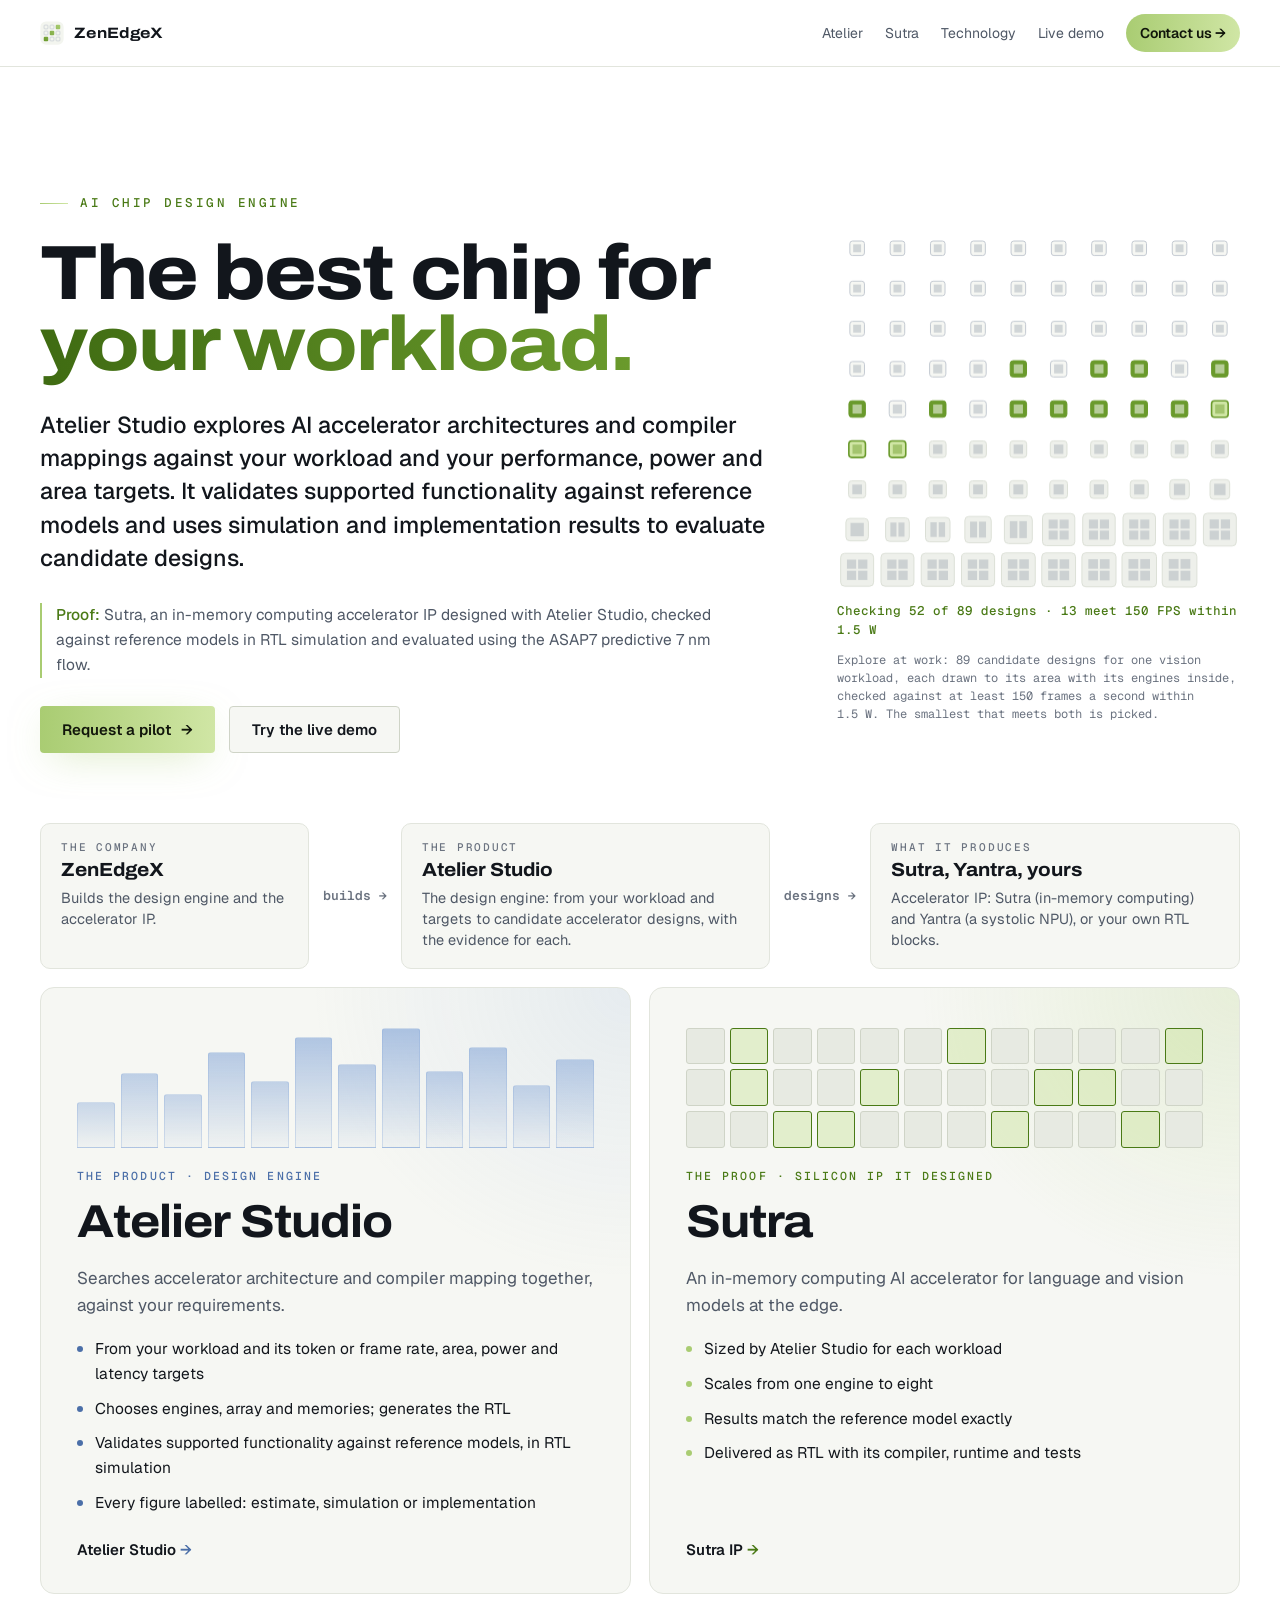
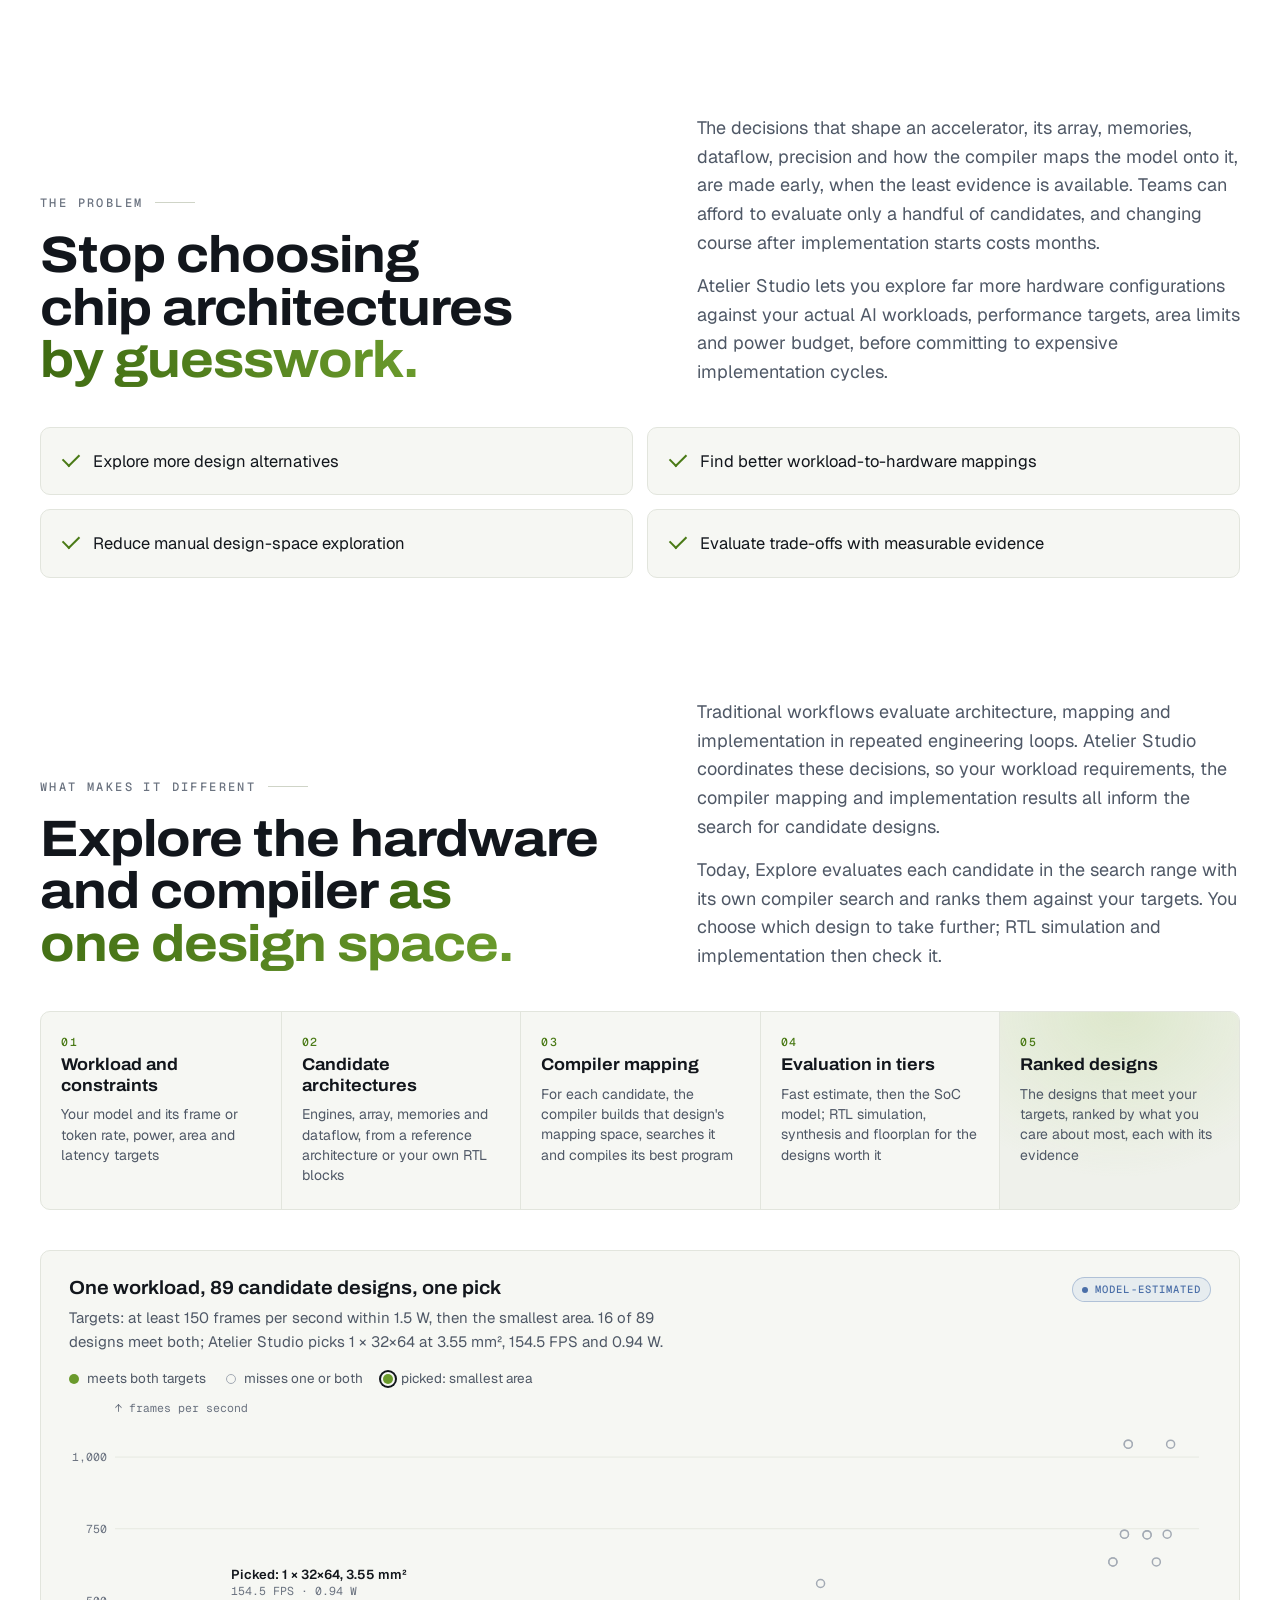
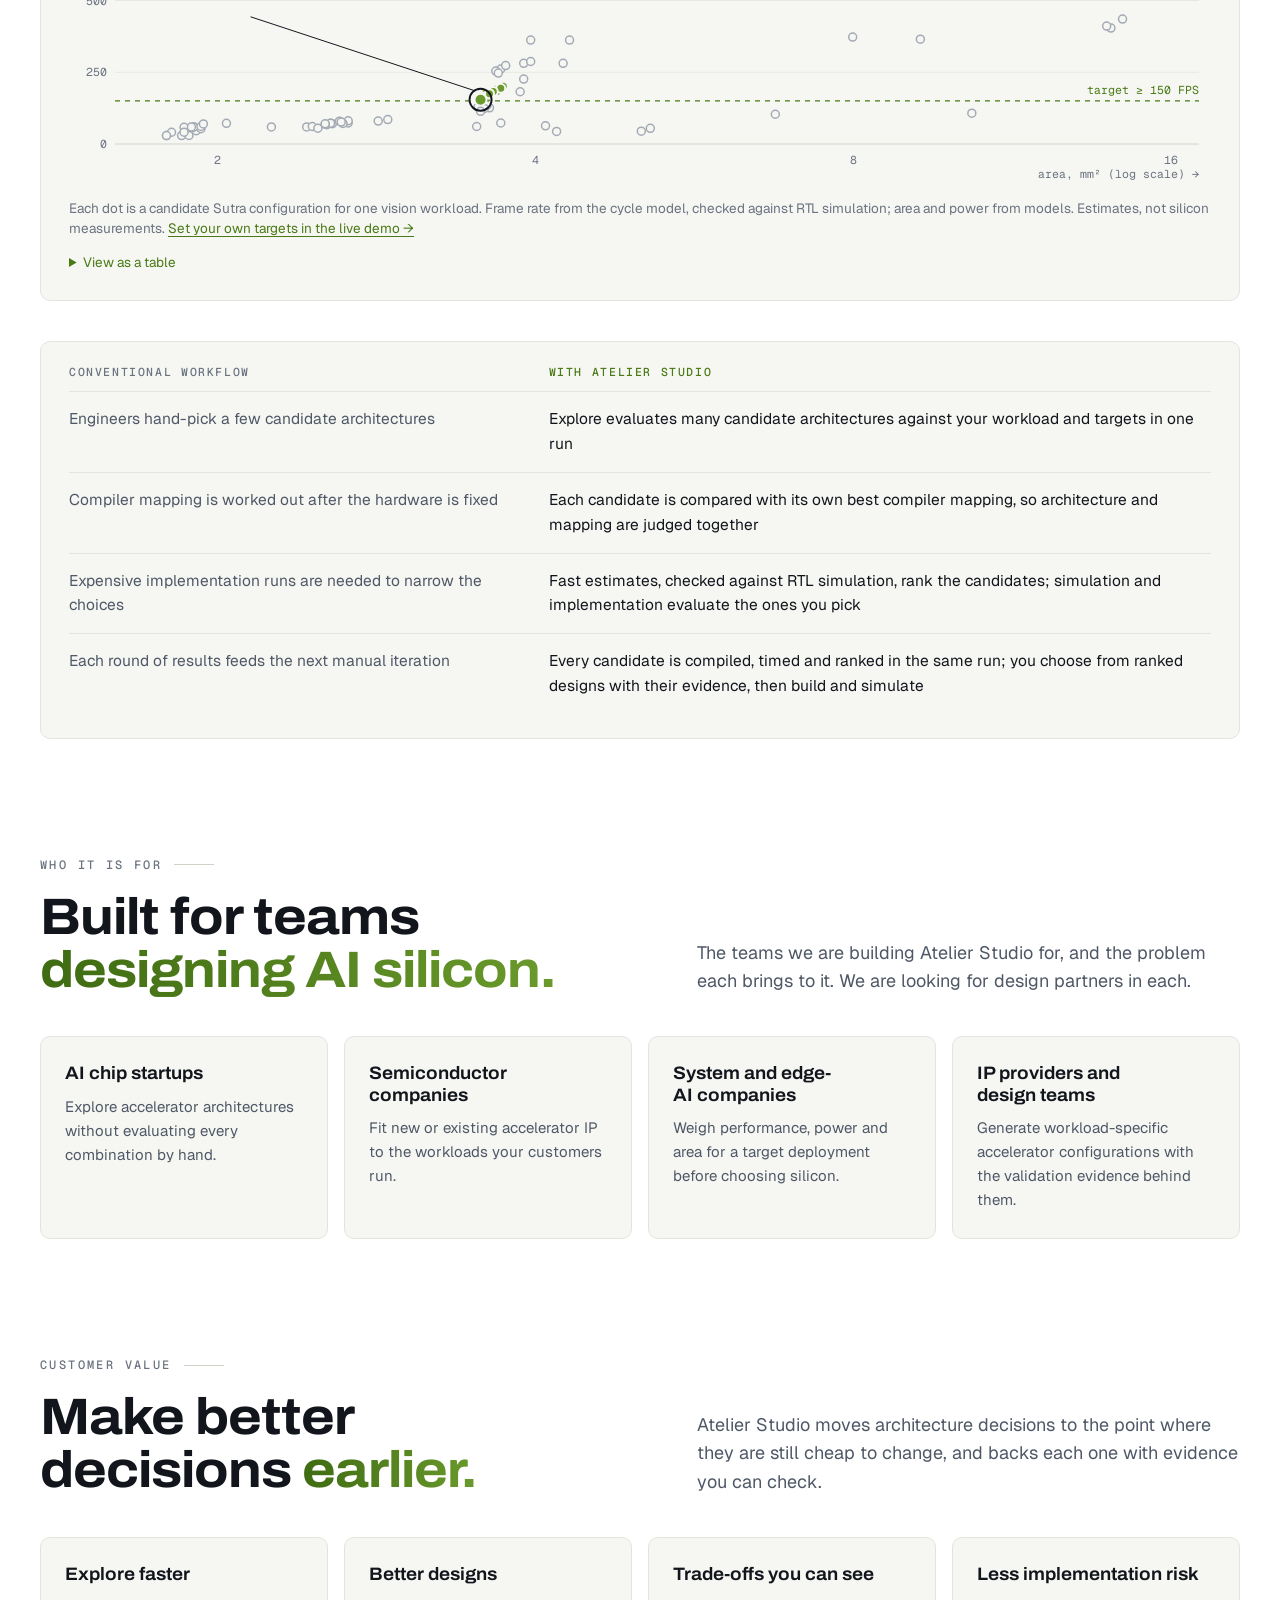
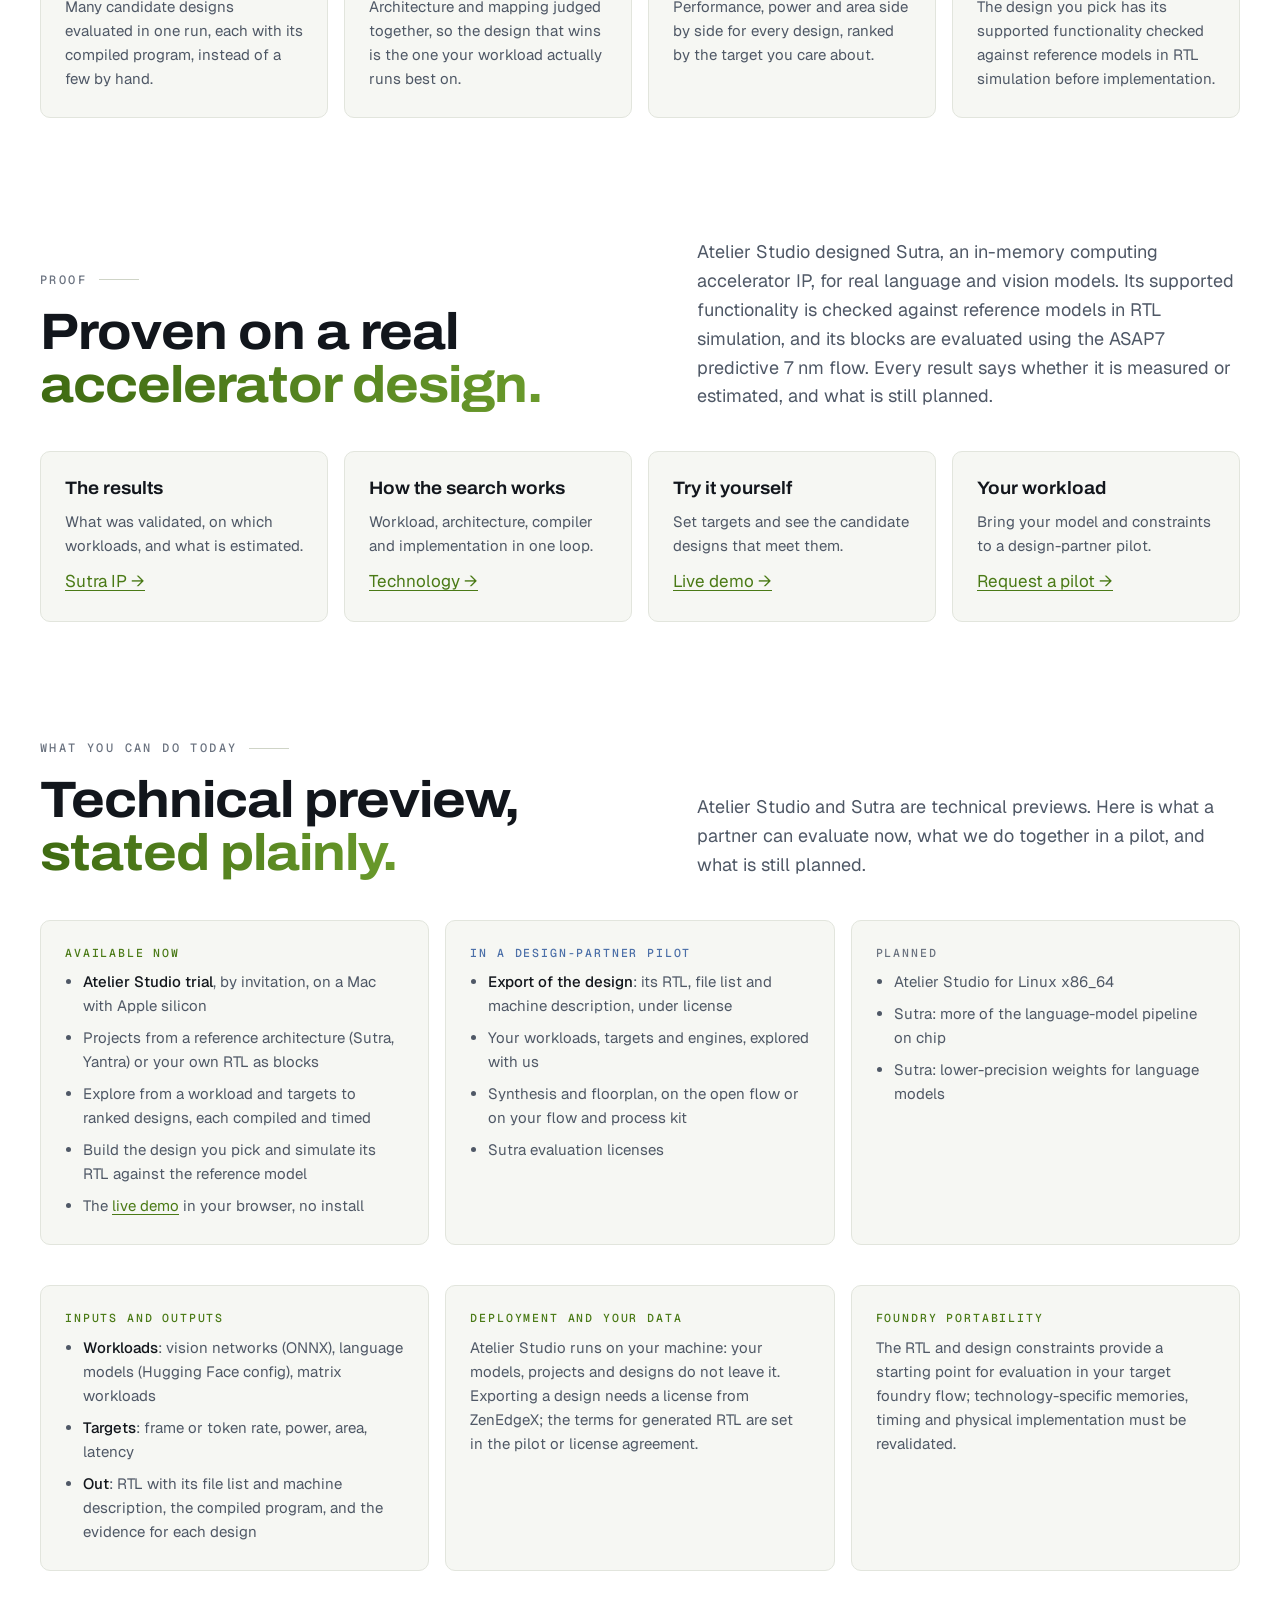
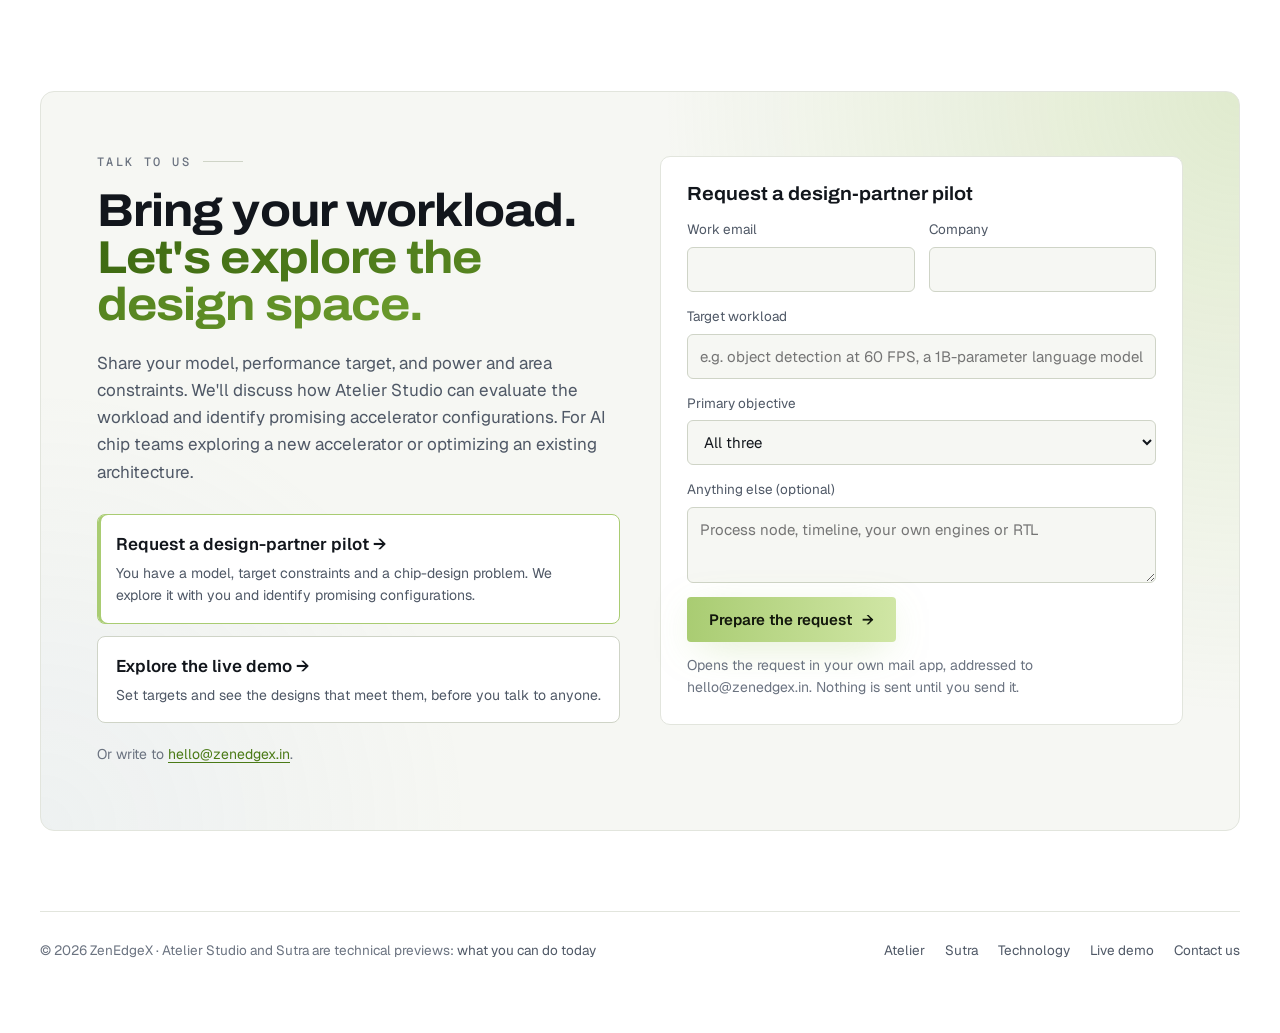
==== index.html @ 0f6f2b60 "Home without technical results: scoped hero and proof, differentiator section, plain-language status" ====
<!doctype html>
<html lang="en">
<head>
<meta charset="utf-8">
<meta name="viewport" content="width=device-width, initial-scale=1, viewport-fit=cover">
<meta name="description" content="ZenEdgeX Atelier Studio explores AI accelerator architectures and compiler mappings against your workload and your performance, power and area targets.">
<meta property="og:title" content="ZenEdgeX Atelier: the best AI chip for your workload">
<meta property="og:description" content="ZenEdgeX Atelier Studio explores AI accelerator architectures and compiler mappings against your workload and your performance, power and area targets.">
<meta property="og:image" content="https://zenedgex.in/og-image.png">
<meta property="og:image:width" content="1200">
<meta property="og:image:height" content="630">
<meta name="twitter:card" content="summary_large_image">
<meta name="twitter:image" content="https://zenedgex.in/og-image.png">
<link rel="icon" href="favicon.svg" type="image/svg+xml">
<link rel="icon" href="favicon-32.png" sizes="32x32" type="image/png">
<link rel="apple-touch-icon" href="apple-touch-icon.png">
<style>html,body{margin:0}img{max-width:100%}[hidden]{display:none!important}</style>
<title>ZenEdgeX Atelier: the best AI chip for your workload</title>
<link rel="preconnect" href="https://fonts.googleapis.com">
<link rel="preconnect" href="https://fonts.gstatic.com" crossorigin>
<link rel="stylesheet" href="https://fonts.googleapis.com/css2?family=Archivo:wdth,wght@100..125,400..800&family=Geist:wght@300..600&family=Geist+Mono:wght@400;500&display=swap">
<style>
:root {
  --void: #FFFFFF; --slab: #F6F7F3; --slab-2: #EFF1EB; --slab-3: #E7EAE2;
  --line: #E2E5DD; --line-2: #CFD4C7;
  --text: #12161C; --muted: #4F5866; --faint: #6B7380;
  --leaf: #A9CC72; --lime: #D0E6A5; --green: #4A7A16; --green-deep: #3F6B12; --green-2: #6A9A2C; --sky: #4B6FA8;
  --display: 'Archivo', 'Arial Black', Arial, sans-serif;
  --body: 'Geist', 'Helvetica Neue', Arial, sans-serif;
  --mono: 'Geist Mono', 'SFMono-Regular', Menlo, monospace;
  --ease: cubic-bezier(.2, .7, .2, 1);
  color-scheme: light;
}
* { box-sizing: border-box }
html { background: var(--void); scroll-behavior: smooth; scroll-padding-top: 84px }
body { background: var(--void); color: var(--text); font: 400 17px/1.6 var(--body); padding-inline: 20px; padding-block: 0 72px; -webkit-font-smoothing: antialiased }
.wrap { max-width: 1200px; margin-inline: auto }
a { color: var(--green); text-underline-offset: 3px }
:focus-visible { outline: 2px solid var(--green); outline-offset: 3px; border-radius: 3px }
h1, h2, h3 { margin: 0; font-family: var(--display); text-wrap: balance }
h1 { font-size: clamp(46px, 7.4vw, 108px); line-height: .93; font-weight: 770; font-stretch: 112%; letter-spacing: -.028em; max-width: 13ch }
h2 { font-size: clamp(30px, 4vw, 54px); line-height: 1.03; font-weight: 720; font-stretch: 110%; letter-spacing: -.02em }
h3 { font-size: 20px; font-weight: 650; font-stretch: 106%; line-height: 1.2 }
p { margin: 0; max-width: 64ch }
h1 em, h2 em { font-style: normal; background: linear-gradient(92deg, var(--green-deep), var(--green-2)); -webkit-background-clip: text; background-clip: text; color: transparent }
.label { font: 500 12px/1 var(--mono); letter-spacing: .2em; text-transform: uppercase; color: var(--faint); display: flex; align-items: center; gap: 12px }
.label::after { content: ""; flex: 0 0 40px; height: 1px; background: var(--line-2) }

.bar { position: sticky; top: 0; z-index: 20; margin-inline: -20px; padding: 14px 20px; background: color-mix(in srgb, var(--void) 78%, transparent); backdrop-filter: saturate(140%) blur(14px); border-bottom: 1px solid var(--line) }
.bar .wrap { display: flex; justify-content: space-between; align-items: center; gap: 16px; flex-wrap: wrap }
.mark { display: flex; align-items: center; gap: 10px; font: 700 15px/1 var(--display); font-stretch: 116%; letter-spacing: .02em; color: var(--text); text-decoration: none }
.mark svg { width: 24px; height: 24px }
.bar nav { display: flex; gap: 22px; flex-wrap: wrap; font-size: 14px; align-items: center }
.bar nav a { color: var(--muted); text-decoration: none }
.bar nav a:hover { color: var(--text) }
.bar nav a.go { color: #11160B; background: linear-gradient(92deg, var(--leaf), var(--lime)); padding: 8px 14px; border-radius: 999px; font-weight: 600 }

.hero { position: relative; padding-block: 130px 70px; display: flex; flex-direction: column; gap: 28px }
.hero::before { content: ""; position: absolute; inset: 0 -20px; background: radial-gradient(700px 480px at 85% 20%, rgba(169, 204, 114,.16), transparent 60%), radial-gradient(500px 400px at 10% 90%, rgba(134,167,216,.07), transparent 60%); pointer-events: none; z-index: -1 }
.kicker { font: 500 12.5px/1 var(--mono); letter-spacing: .2em; text-transform: uppercase; color: var(--green); display: flex; align-items: center; gap: 12px }
.kicker::before { content: ""; width: 28px; height: 1px; background: linear-gradient(90deg, var(--leaf), var(--lime)) }
.sub { font: 500 clamp(18px, 1.8vw, 23px)/1.45 var(--body); max-width: 52ch }
.cta { display: flex; gap: 14px; flex-wrap: wrap }
.btn { display: inline-flex; align-items: center; gap: 10px; padding: 15px 22px; border-radius: 4px; font: 600 15px/1 var(--body); text-decoration: none }
.btn.primary { background: linear-gradient(92deg, var(--leaf), var(--lime)); color: #11160B; box-shadow: 0 10px 40px -12px rgba(169, 204, 114, .55) }
.btn.line { color: var(--text); border: 1px solid var(--line-2); background: var(--slab) }

.offers { display: grid; grid-template-columns: repeat(2, minmax(0, 1fr)); gap: 18px }
.offer { position: relative; overflow: hidden; border: 1px solid var(--line); border-radius: 14px; padding: 40px 36px 36px; display: flex; flex-direction: column; gap: 18px; min-width: 0; background: var(--slab); text-decoration: none; color: inherit; transition: border-color .3s, transform .35s var(--ease) }
.offer:hover { border-color: rgba(208, 230, 165,.45); transform: translateY(-3px) }
.offer.ip { background: radial-gradient(90% 80% at 100% 0%, rgba(169, 204, 114,.20), transparent 60%), var(--slab) }
.offer.sw { background: radial-gradient(90% 80% at 100% 0%, rgba(134,167,216,.14), transparent 60%), var(--slab) }
.offer .tag { font: 500 11.5px/1 var(--mono); letter-spacing: .18em; text-transform: uppercase; color: var(--green) }
.offer.sw .tag { color: var(--sky) }
.offer h2 { font-size: clamp(32px, 3.6vw, 48px) }
.offer p { color: var(--muted) }
.offer ul { margin: 0; padding: 0; list-style: none; display: flex; flex-direction: column; gap: 10px; font-size: 15.5px }
.offer li { display: flex; gap: 12px; align-items: baseline }
.offer li::before { content: ""; width: 6px; height: 6px; border-radius: 50%; background: var(--leaf); flex: none; transform: translateY(-2px) }
.offer.sw li::before { background: var(--sky) }
.offer .go { margin-top: auto; padding-top: 8px; font: 600 15px/1 var(--body); color: var(--text) }
.offer .go span { color: var(--green) }
.offer.sw .go span { color: var(--sky) }
.proofline { font-size: 15.5px; color: var(--muted); max-width: 70ch; border-left: 2px solid var(--leaf); padding-left: 14px }
.proofline b { color: var(--green); font-weight: 500 }
.offer .fig { height: 120px; display: grid; grid-template-columns: repeat(12, 1fr); gap: 5px; margin-bottom: 4px }
.offer .fig i { border-radius: 3px; background: var(--slab-3); border: 1px solid var(--line-2) }
.offer.ip .fig i:nth-child(5n+2), .offer.ip .fig i:nth-child(7n) { background: rgba(208, 230, 165,.5); border-color: var(--green) }
.offer.sw .fig { display: flex; align-items: flex-end; gap: 6px }
.offer.sw .fig i { flex: 1; border-radius: 3px 3px 0 0 }

section { padding-block: 120px 0; display: flex; flex-direction: column; gap: 40px }
.head { display: grid; grid-template-columns: minmax(0, 1.05fr) minmax(0, .95fr); gap: 56px; align-items: end }
.head > * { min-width: 0 }
.head .body { color: var(--muted); font-size: 18px; display: flex; flex-direction: column; gap: 14px }
.stack { display: flex; flex-direction: column; gap: 20px }
.flow { display: grid; grid-template-columns: minmax(0, 1fr) auto minmax(0, 1.15fr) auto minmax(0, 1fr); gap: 16px; align-items: center }
.flow > * { min-width: 0 }
.fbox { background: var(--slab); border: 1px solid var(--line); border-radius: 10px; padding: 22px; display: flex; flex-direction: column; gap: 10px }
.fbox .t { font: 500 11.5px/1 var(--mono); letter-spacing: .16em; text-transform: uppercase; color: var(--faint) }
.fbox ul { margin: 0; padding: 0; list-style: none; display: flex; flex-direction: column; gap: 8px; font-size: 15.5px }
.fbox li { display: flex; gap: 10px; align-items: center }
.fbox li::before { content: ""; width: 6px; height: 6px; border-radius: 50%; background: var(--leaf); flex: none }
.fbox.mid { background: radial-gradient(120% 120% at 50% 0%, rgba(134,167,216,.16), transparent 70%), var(--slab-2); border-color: rgba(134,167,216,.35) }
.fbox.mid li::before { background: var(--sky) }
.fbox.out { background: radial-gradient(120% 120% at 50% 0%, rgba(169, 204, 114,.22), transparent 70%), var(--slab-2); border-color: rgba(208, 230, 165,.35) }
.fbox .name { font: 740 21px/1.1 var(--display); font-stretch: 110% }
.arrow { color: var(--green); font: 600 22px/1 var(--mono) }
.proof { display: grid; grid-template-columns: repeat(4, minmax(0, 1fr)); border-top: 1px solid var(--line); border-bottom: 1px solid var(--line) }
.metric { padding: 30px 22px 30px 0; display: flex; flex-direction: column; gap: 10px; min-width: 0 }
.metric + .metric { padding-left: 22px; border-left: 1px solid var(--line) }
.metric b { font: 680 clamp(30px, 3.3vw, 44px)/1 var(--display); font-stretch: 112%; letter-spacing: -.01em }
.metric span { font-size: 14px; color: var(--muted); line-height: 1.45 }
.fine { font-size: 14px; color: var(--faint); max-width: 96ch }
.close { margin-top: 120px; border: 1px solid var(--line); border-radius: 14px; padding: 64px 56px; display: grid; grid-template-columns: minmax(0, 1fr) auto; gap: 40px; align-items: center; background: radial-gradient(80% 140% at 100% 0%, color-mix(in srgb, var(--leaf) 28%, transparent), transparent 60%), radial-gradient(60% 100% at 0% 100%, rgba(134,167,216,.08), transparent 60%), var(--slab) }
.close > * { min-width: 0 }
.mail code { color: var(--text); background: var(--slab-2); border: 1px solid var(--line-2); padding: 12px 14px; border-radius: 4px; font: 400 15px/1 var(--mono); user-select: all; display: inline-block }
.wl { display: grid; grid-template-columns: repeat(2, minmax(0, 1fr)); gap: 16px }
.wlc { background: var(--slab); border: 1px solid var(--line); border-radius: 10px; padding: 28px; display: flex; flex-direction: column; gap: 12px; min-width: 0 }
.wlc .k { font: 500 11.5px/1 var(--mono); letter-spacing: .16em; color: var(--green) }
.wlc p { color: var(--muted); font-size: 15.5px }
.wlc b { color: var(--text); font-weight: 500 }
@media (max-width: 960px) { .wl { grid-template-columns: minmax(0, 1fr) } }
table { width: 100%; border-collapse: collapse; font-size: 15.5px }
th { text-align: left; font: 500 11.5px/1 var(--mono); letter-spacing: .14em; text-transform: uppercase; color: var(--faint); padding: 0 16px 14px 0 }
td { padding: 15px 16px 15px 0; border-top: 1px solid var(--line); color: var(--muted); vertical-align: top }
td:first-child { color: var(--text); white-space: nowrap }
.tbl { overflow-x: auto; background: var(--slab); border: 1px solid var(--line); border-radius: 10px; padding: 24px 28px }
td.n, th.n { text-align: right; font-variant-numeric: tabular-nums; font-family: var(--mono) }
td.best { color: var(--green); font-weight: 600; position: relative }
td.best::before { content: ""; position: absolute; inset: 7px -6px 7px auto; width: calc(100% + 4px); border-radius: 4px; background: rgba(208, 230, 165,.12); border: 1px solid rgba(208, 230, 165,.35); z-index: 0; pointer-events: none }
.best-key { margin-top: -4px }
.best-key .best { color: var(--green); font-weight: 600; padding: 2px 7px; border-radius: 4px; background: rgba(208, 230, 165,.12); border: 1px solid rgba(208, 230, 165,.35); margin-right: 6px }
footer { margin-top: 80px; padding-top: 28px; border-top: 1px solid var(--line); font-size: 13.5px; color: var(--faint); display: flex; justify-content: space-between; gap: 20px; flex-wrap: wrap }
footer nav { display: flex; gap: 20px; flex-wrap: wrap }
footer a { color: var(--muted); text-decoration: none }

@media (max-width: 960px) {
  .offers, .head, .close { grid-template-columns: minmax(0, 1fr); gap: 28px }
  .hero { padding-block: 80px 40px }
  .flow { grid-template-columns: minmax(0, 1fr) }
  .arrow { justify-self: center; transform: rotate(90deg) }
  .proof { grid-template-columns: repeat(2, minmax(0, 1fr)) }
  .metric:nth-child(3) { padding-left: 0; border-left: none }
  .metric:nth-child(n+3) { border-top: 1px solid var(--line) }
  .offer, .close { padding: 32px 24px }
  section { padding-block: 88px 0 }
}
@media (max-width: 560px) {
  .proof { grid-template-columns: minmax(0, 1fr) }
  .metric + .metric { padding-left: 0; border-left: none; border-top: 1px solid var(--line) }
}

/* Business story first, engineering proof second: hero; who is who; the problem; the joint search and how
   it differs; who it is for; what it is worth; the proof with an evidence legend; what you can do today;
   pilot request. The full validation sits in one collapsible block under the proof. */
.ident { display: grid; grid-template-columns: minmax(0, .8fr) auto minmax(0, 1.1fr) auto minmax(0, 1.1fr); gap: 14px; align-items: stretch; margin-bottom: 18px }
.ident > div { background: var(--slab); border: 1px solid var(--line); border-radius: 10px; padding: 18px 20px; display: flex; flex-direction: column; gap: 6px; min-width: 0 }
.ident .k { font: 500 11px/1 var(--mono); letter-spacing: .16em; text-transform: uppercase; color: var(--faint) }
.ident b { font: 720 19px/1.15 var(--display); font-stretch: 108% }
.ident span:last-child { font-size: 14.5px; color: var(--muted); line-height: 1.45 }
.ident .arrow { align-self: center; font-size: 13px; font-family: var(--mono); color: var(--faint); background: none; border: 0; padding: 0; text-align: center; white-space: nowrap }
.checks { list-style: none; margin: 0; padding: 0; display: grid; grid-template-columns: repeat(2, minmax(0, 1fr)); gap: 14px }
.checks li { background: var(--slab); border: 1px solid var(--line); border-radius: 10px; padding: 20px 22px 20px 52px; position: relative; font-size: 16.5px }
.checks li::before { content: ""; position: absolute; left: 22px; top: 25px; width: 14px; height: 8px; border-left: 2px solid var(--green); border-bottom: 2px solid var(--green); transform: rotate(-45deg) }
.steps { list-style: none; margin: 0; padding: 0; display: grid; grid-template-columns: repeat(5, minmax(0, 1fr)); gap: 0; border: 1px solid var(--line); border-radius: 10px; overflow: hidden; background: var(--slab); counter-reset: st }
.steps li { padding: 24px 20px; display: flex; flex-direction: column; gap: 8px; min-width: 0; position: relative; counter-increment: st }
.steps li + li { border-left: 1px solid var(--line) }
.steps li::before { content: "0" counter(st); font: 500 11.5px/1 var(--mono); letter-spacing: .14em; color: var(--green) }
.steps li:last-child { background: radial-gradient(120% 120% at 50% 0%, rgba(169, 204, 114, .26), transparent 70%), var(--slab-2) }
.steps b { font: 680 17px/1.2 var(--display); font-stretch: 106% }
.steps span { font-size: 14px; color: var(--muted); line-height: 1.45 }
.cmp td { color: var(--text); white-space: normal }
.cmp td:first-child { color: var(--muted); width: 42% }
.cmp th:last-child { color: var(--green) }
.cards { display: grid; grid-template-columns: repeat(4, minmax(0, 1fr)); gap: 16px }
.cards > div { background: var(--slab); border: 1px solid var(--line); border-radius: 10px; padding: 26px 24px; display: flex; flex-direction: column; gap: 10px; min-width: 0 }
.cards h3 { font-size: 18px }
.cards p { font-size: 15px; color: var(--muted) }
.note { font-size: 14px; color: var(--faint) }
.ev { display: inline-flex; align-items: center; gap: 7px; font: 500 10.5px/1 var(--mono); letter-spacing: .1em; text-transform: uppercase; padding: 6px 9px; border-radius: 999px; border: 1px solid; white-space: nowrap; width: max-content; vertical-align: middle }
.ev::before { content: ""; width: 6px; height: 6px; border-radius: 50%; background: currentColor }
.ev.rtl { color: var(--green); border-color: color-mix(in srgb, var(--green) 35%, transparent); background: color-mix(in srgb, var(--lime) 30%, transparent) }
.ev.int { color: #2D6A5C; border-color: rgba(45, 106, 92, .35); background: rgba(127, 200, 169, .16) }
.ev.est { color: var(--sky); border-color: rgba(75, 111, 168, .35); background: rgba(134, 167, 216, .14) }
.ev.pd { color: #5E4A96; border-color: rgba(94, 74, 150, .35); background: rgba(150, 130, 210, .12) }
.legend { display: grid; grid-template-columns: repeat(4, minmax(0, 1fr)); gap: 14px }
.legend > div { border: 1px solid var(--line); border-radius: 10px; padding: 18px 20px; display: flex; flex-direction: column; gap: 10px; min-width: 0 }
.legend p { font-size: 14px; color: var(--muted); line-height: 1.5 }
.proof .metric .ev { margin-top: 2px; font-size: 10.5px; line-height: 1 }
.wlc .ev { margin-top: auto }
.deep { border: 1px solid var(--line); border-radius: 12px; background: var(--slab) }
.deep > summary { cursor: pointer; list-style: none; padding: 22px 26px; display: flex; justify-content: space-between; align-items: center; gap: 16px; font: 650 17px/1.3 var(--display); font-stretch: 106% }
.deep > summary::-webkit-details-marker { display: none }
.deep > summary::after { content: "+"; font: 500 22px/1 var(--mono); color: var(--green) }
.deep[open] > summary::after { content: "−" }
.deep > summary span { display: block; font: 400 14px/1.4 var(--body); color: var(--muted); margin-top: 4px }
.deep .inner { padding: 0 26px 40px; background: var(--void); border-top: 1px solid var(--line); border-radius: 0 0 12px 12px }
.deep .inner section { padding-block: 56px 0 }
.today { display: grid; grid-template-columns: repeat(3, minmax(0, 1fr)); gap: 16px }
.today > div, .facts > div { background: var(--slab); border: 1px solid var(--line); border-radius: 10px; padding: 26px 24px; display: flex; flex-direction: column; gap: 12px; min-width: 0 }
.today .k, .facts .k { font: 500 11.5px/1 var(--mono); letter-spacing: .16em; text-transform: uppercase; color: var(--green) }
.today > div:nth-child(2) .k { color: var(--sky) }
.today > div:nth-child(3) .k { color: var(--faint) }
.today ul, .facts ul { margin: 0; padding: 0 0 0 18px; display: flex; flex-direction: column; gap: 8px; font-size: 15px; color: var(--muted) }
.today li b, .facts li b { color: var(--text); font-weight: 500 }
.facts { display: grid; grid-template-columns: repeat(3, minmax(0, 1fr)); gap: 16px }
.facts p { font-size: 15px; color: var(--muted) }
.close.cta2 { grid-template-columns: minmax(0, 1fr) minmax(0, 1fr); align-items: start }
.acts { display: flex; flex-direction: column; gap: 12px; margin-top: 8px }
.act { display: flex; flex-direction: column; gap: 4px; padding: 16px 18px; border: 1px solid var(--line-2); border-radius: 8px; background: var(--void); text-decoration: none; color: var(--text) }
.act b { font-weight: 600 }
.act span { font-size: 14px; color: var(--muted) }
.act.on { border-color: var(--leaf); box-shadow: inset 3px 0 0 var(--leaf) }
form.pilot { background: var(--void); border: 1px solid var(--line); border-radius: 10px; padding: 26px; display: grid; gap: 14px }
form.pilot h3 { font-size: 19px }
form.pilot label { display: flex; flex-direction: column; gap: 6px; font-size: 13.5px; color: var(--muted) }
form.pilot input, form.pilot select, form.pilot textarea { font: 400 15px/1.4 var(--body); color: var(--text); background: var(--slab); border: 1px solid var(--line-2); border-radius: 6px; padding: 11px 12px; width: 100% }
form.pilot textarea { min-height: 76px; resize: vertical }
form.pilot .two { display: grid; grid-template-columns: minmax(0, 1fr) minmax(0, 1fr); gap: 14px }
form.pilot button { justify-self: start; border: 0; cursor: pointer }
form.pilot .note { margin-top: -2px }
@media (max-width: 960px) {
  .ident { grid-template-columns: minmax(0, 1fr) }
  .ident .arrow { display: none }
  .checks, .legend, .cards, .today, .facts, .close.cta2, form.pilot .two { grid-template-columns: minmax(0, 1fr) }
  .steps { grid-template-columns: minmax(0, 1fr) }
  .steps li + li { border-left: none; border-top: 1px solid var(--line) }
}
@media (min-width: 961px) and (max-width: 1100px) { .cards, .legend { grid-template-columns: repeat(2, minmax(0, 1fr)) } }
/* visuals: the Explore-at-work hero and the design-space scatter */
.hero { display: grid; grid-template-columns: minmax(0, 1.3fr) minmax(0, .7fr); gap: 48px; align-items: center }
.hero-copy { display: flex; flex-direction: column; gap: 28px; min-width: 0 }
.hero h1 { font-size: clamp(44px, 6vw, 92px) }
.hero-art { margin: 0; display: flex; flex-direction: column; gap: 12px; min-width: 0 }
.hero-art canvas { width: 100%; aspect-ratio: 10 / 9; display: block }
.hero-stat { font: 500 12.5px/1.45 var(--mono); color: var(--green); min-height: 2.9em }
.hero-art figcaption { font: 400 12px/1.5 var(--mono); color: var(--faint) }
.viz { position: relative; margin: 0; background: var(--slab); border: 1px solid var(--line); border-radius: 10px; padding: 26px 28px; display: flex; flex-direction: column; gap: 14px; min-width: 0 }
.viz-head { display: flex; justify-content: space-between; align-items: flex-start; gap: 16px }
.viz-head h3 { font-size: 19px }
.viz-head p { font-size: 15px; color: var(--muted); margin-top: 6px }
.viz svg { display: block; width: 100%; overflow: visible }
.viz svg text { font-family: var(--mono); font-size: 11.5px; fill: var(--faint) }
.viz svg text.ink { fill: var(--text); font-family: var(--body); font-size: 13px }
.viz figcaption { font-size: 13.5px; color: var(--faint); line-height: 1.5 }
.keys { display: flex; flex-wrap: wrap; gap: 8px 20px; font-size: 13.5px; color: var(--muted) }
.keys span { display: inline-flex; align-items: center; gap: 8px }
.keys i { width: 10px; height: 10px; border-radius: 50%; display: inline-block }
.keys .ok { background: #6A9A2C }
.keys .miss { border: 1.5px solid #A3AAB4; background: var(--slab) }
.keys .pick { background: #6A9A2C; box-shadow: 0 0 0 2px var(--slab), 0 0 0 4px var(--text) }
.keys .int8 { width: 18px; border-radius: 2px; background: #6A9A2C }
.keys .int4 { width: 18px; border-radius: 2px; background: repeating-linear-gradient(135deg, #6A9A2C 0 2px, #D0E6A5 2px 5px) }
.keys .sq { width: 12px; height: 12px; border-radius: 2px }
.tip { position: absolute; z-index: 5; pointer-events: none; background: var(--text); color: #F6F7F3; font: 400 12.5px/1.45 var(--body); padding: 8px 11px; border-radius: 6px; max-width: 260px; box-shadow: 0 8px 24px -10px rgba(18, 22, 28, .5) }
.tip b { font-weight: 600 }
.tv > summary { cursor: pointer; font-size: 13.5px; color: var(--green); width: max-content }
.tv .tbl { margin-top: 12px; max-height: 320px; overflow: auto; background: var(--void); padding: 12px 18px }
.tv table { font-size: 13.5px }
.tv td { padding: 8px 14px 8px 0 }
.viz2 { display: grid; grid-template-columns: minmax(0, .9fr) minmax(0, 1.1fr); gap: 16px }
.fpfig img { width: 100%; height: auto; display: block; border-radius: 6px; border: 1px solid var(--line-2) }
@media (max-width: 960px) {
  .hero { grid-template-columns: minmax(0, 1fr); gap: 28px }
  .hero-art { max-width: 380px; width: 100% }
  .viz2 { grid-template-columns: minmax(0, 1fr) }
  .viz { padding: 22px 18px }
  .viz-head { flex-direction: column }
}
</style>
</head>
<body>


<header class="bar">
  <div class="wrap">
    <a class="mark" href="#top"><svg viewBox="0 0 64 64" aria-hidden="true"><defs><linearGradient id="mkg" x1="10" y1="54" x2="54" y2="10" gradientUnits="userSpaceOnUse"><stop offset="0" stop-color="#6A9A2C"/><stop offset="1" stop-color="#A9CC72"/></linearGradient></defs><rect x="1" y="1" width="62" height="62" rx="15" fill="#F3F5EF"/><rect x="10.9" y="10.9" width="10.2" height="10.2" rx="2" fill="none" stroke="#C3C9D1" stroke-width="1.8"/><rect x="26.9" y="10.9" width="10.2" height="10.2" rx="2" fill="none" stroke="#C3C9D1" stroke-width="1.8"/><rect x="42" y="10" width="12" height="12" rx="2.5" fill="url(#mkg)"/><rect x="10.9" y="26.9" width="10.2" height="10.2" rx="2" fill="none" stroke="#C3C9D1" stroke-width="1.8"/><rect x="26" y="26" width="12" height="12" rx="2.5" fill="url(#mkg)"/><rect x="42.9" y="26.9" width="10.2" height="10.2" rx="2" fill="none" stroke="#C3C9D1" stroke-width="1.8"/><rect x="10" y="42" width="12" height="12" rx="2.5" fill="url(#mkg)"/><rect x="26.9" y="42.9" width="10.2" height="10.2" rx="2" fill="none" stroke="#C3C9D1" stroke-width="1.8"/><rect x="42.9" y="42.9" width="10.2" height="10.2" rx="2" fill="none" stroke="#C3C9D1" stroke-width="1.8"/></svg>ZenEdgeX</a>
    <nav aria-label="Main"><a data-to="home" href="#">Atelier</a><a data-to="ip" href="#">Sutra</a><a data-to="tech" href="#">Technology</a><a data-to="demo" href="#">Live demo</a><a class="go" href="#contact">Contact us →</a></nav>
  </div>
</header>

<div class="wrap" id="top">
  <div class="hero">
   <div class="hero-copy">
    <p class="kicker">AI chip design engine</p>
    <h1>The best chip for <em>your workload.</em></h1>
    <p class="sub">Atelier Studio explores AI accelerator architectures and compiler mappings against your workload and your performance, power and area targets. It validates supported functionality against reference models and uses simulation and implementation results to evaluate candidate designs.</p>
    <p class="proofline"><b>Proof:</b> Sutra, an in-memory computing accelerator IP designed with Atelier Studio, checked against reference models in RTL simulation and evaluated using the ASAP7 predictive 7&nbsp;nm flow.</p>
    <div class="cta"><a class="btn primary" href="#pilot">Request a pilot <span>→</span></a><a class="btn line" data-to="demo" href="#">Try the live demo</a></div>
   </div>
   <figure class="hero-art"><canvas id="die" aria-hidden="true"></canvas><p class="hero-stat" id="hero-stat" aria-live="off"></p><figcaption>Explore at work: 89 candidate designs for one vision workload, each drawn to its area with its engines inside, checked against at least 150 frames a second within 1.5&nbsp;W. The smallest that meets both is picked.</figcaption></figure>
  </div>

  <div class="ident" aria-label="ZenEdgeX, Atelier Studio and Sutra">
    <div><span class="k">The company</span><b>ZenEdgeX</b> <span>Builds the design engine and the accelerator IP.</span></div>
    <div class="arrow" aria-hidden="true">builds →</div>
    <div><span class="k">The product</span><b>Atelier Studio</b> <span>The design engine: from your workload and targets to candidate accelerator designs, with the evidence for each.</span></div>
    <div class="arrow" aria-hidden="true">designs →</div>
    <div><span class="k">What it produces</span><b>Sutra, Yantra, yours</b> <span>Accelerator IP: Sutra (in-memory computing) and Yantra (a systolic NPU), or your own RTL blocks.</span></div>
  </div>

  <div class="offers">
    <a class="offer sw" data-to="home" href="#">
      <div class="fig" aria-hidden="true"></div>
      <span class="tag">The product · design engine</span>
      <h2>Atelier Studio</h2>
      <p>Searches accelerator architecture and compiler mapping together, against your requirements.</p>
      <ul>
        <li>From your workload and its token or frame rate, area, power and latency targets</li>
        <li>Chooses engines, array and memories; generates the RTL</li>
        <li>Validates supported functionality against reference models, in RTL simulation</li>
        <li>Every figure labelled: estimate, simulation or implementation</li>
      </ul>
      <span class="go">Atelier Studio <span>→</span></span>
    </a>
    <a class="offer ip" data-to="ip" href="#">
      <div class="fig" aria-hidden="true"></div>
      <span class="tag">The proof · silicon IP it designed</span>
      <h2>Sutra</h2>
      <p>An in-memory computing AI accelerator for language and vision models at the edge.</p>
      <ul>
        <li>Sized by Atelier Studio for each workload</li>
        <li>Scales from one engine to eight</li>
        <li>Results match the reference model exactly</li>
        <li>Delivered as RTL with its compiler, runtime and tests</li>
      </ul>
      <span class="go">Sutra IP <span>→</span></span>
    </a>
  </div>

  <section id="problem">
    <div class="head">
      <div class="stack"><p class="label">The problem</p><h2>Stop choosing chip architectures <em>by guesswork.</em></h2></div>
      <div class="body"><p>The decisions that shape an accelerator, its array, memories, dataflow, precision and how the compiler maps the model onto it, are made early, when the least evidence is available. Teams can afford to evaluate only a handful of candidates, and changing course after implementation starts costs months.</p><p>Atelier Studio lets you explore far more hardware configurations against your actual AI workloads, performance targets, area limits and power budget, before committing to expensive implementation cycles.</p></div>
    </div>
    <ul class="checks">
      <li>Explore more design alternatives</li>
      <li>Find better workload-to-hardware mappings</li>
      <li>Reduce manual design-space exploration</li>
      <li>Evaluate trade-offs with measurable evidence</li>
    </ul>
  </section>

  <section id="solution">
    <div class="head">
      <div class="stack"><p class="label">What makes it different</p><h2>Explore the hardware and compiler <em>as one design space.</em></h2></div>
      <div class="body"><p>Traditional workflows evaluate architecture, mapping and implementation in repeated engineering loops. Atelier Studio coordinates these decisions, so your workload requirements, the compiler mapping and implementation results all inform the search for candidate designs.</p><p>Today, Explore evaluates each candidate in the search range with its own compiler search and ranks them against your targets. You choose which design to take further; RTL simulation and implementation then check it.</p></div>
    </div>
    <ol class="steps">
      <li><b>Workload and constraints</b> <span>Your model and its frame or token rate, power, area and latency targets</span></li>
      <li><b>Candidate architectures</b> <span>Engines, array, memories and dataflow, from a reference architecture or your own RTL blocks</span></li>
      <li><b>Compiler mapping</b> <span>For each candidate, the compiler builds that design's mapping space, searches it and compiles its best program</span></li>
      <li><b>Evaluation in tiers</b> <span>Fast estimate, then the SoC model; RTL simulation, synthesis and floorplan for the designs worth it</span></li>
      <li><b>Ranked designs</b> <span>The designs that meet your targets, ranked by what you care about most, each with its evidence</span></li>
    </ol>
    <figure class="viz" id="space">
      <div class="viz-head"><div><h3>One workload, 89 candidate designs, one pick</h3><p>Targets: at least 150 frames per second within 1.5&nbsp;W, then the smallest area. <span id="space-sum"></span></p></div><span class="ev est">Model-estimated</span></div>
      <div class="keys"><span><i class="ok"></i>meets both targets</span><span><i class="miss"></i>misses one or both</span><span><i class="pick"></i>picked: smallest area</span></div>
      <svg id="scatter" role="img"></svg>
      <div class="tip" hidden></div>
      <figcaption>Each dot is a candidate Sutra configuration for one vision workload. Frame rate from the cycle model, checked against RTL simulation; area and power from models. Estimates, not silicon measurements. <a data-to="demo" href="#">Set your own targets in the live demo →</a></figcaption>
      <details class="tv"><summary>View as a table</summary><div class="tbl"><table id="space-tbl"><thead><tr><th>Sutra configuration</th><th class="n">FPS</th><th class="n">mm²</th><th class="n">W</th><th>Against the targets</th></tr></thead><tbody></tbody></table></div></details>
    </figure>
    <div class="tbl"><table class="cmp"><thead><tr><th>Conventional workflow</th><th>With Atelier Studio</th></tr></thead><tbody>
      <tr><td>Engineers hand-pick a few candidate architectures</td><td>Explore evaluates many candidate architectures against your workload and targets in one run</td></tr>
      <tr><td>Compiler mapping is worked out after the hardware is fixed</td><td>Each candidate is compared with its own best compiler mapping, so architecture and mapping are judged together</td></tr>
      <tr><td>Expensive implementation runs are needed to narrow the choices</td><td>Fast estimates, checked against RTL simulation, rank the candidates; simulation and implementation evaluate the ones you pick</td></tr>
      <tr><td>Each round of results feeds the next manual iteration</td><td>Every candidate is compiled, timed and ranked in the same run; you choose from ranked designs with their evidence, then build and simulate</td></tr>
    </tbody></table></div>
  </section>

  <section id="who">
    <div class="head">
      <div class="stack"><p class="label">Who it is for</p><h2>Built for teams <em>designing AI silicon.</em></h2></div>
      <div class="body"><p>The teams we are building Atelier Studio for, and the problem each brings to it. We are looking for design partners in each.</p></div>
    </div>
    <div class="cards">
      <div><h3>AI chip startups</h3><p>Explore accelerator architectures without evaluating every combination by hand.</p></div>
      <div><h3>Semiconductor companies</h3><p>Fit new or existing accelerator IP to the workloads your customers run.</p></div>
      <div><h3>System and edge-AI companies</h3><p>Weigh performance, power and area for a target deployment before choosing silicon.</p></div>
      <div><h3>IP providers and design teams</h3><p>Generate workload-specific accelerator configurations with the validation evidence behind them.</p></div>
    </div>
  </section>

  <section id="value">
    <div class="head">
      <div class="stack"><p class="label">Customer value</p><h2>Make better decisions <em>earlier.</em></h2></div>
      <div class="body"><p>Atelier Studio moves architecture decisions to the point where they are still cheap to change, and backs each one with evidence you can check.</p></div>
    </div>
    <div class="cards">
      <div><h3>Explore faster</h3><p>Many candidate designs evaluated in one run, each with its compiled program, instead of a few by hand.</p></div>
      <div><h3>Better designs</h3><p>Architecture and mapping judged together, so the design that wins is the one your workload actually runs best on.</p></div>
      <div><h3>Trade-offs you can see</h3><p>Performance, power and area side by side for every design, ranked by the target you care about.</p></div>
      <div><h3>Less implementation risk</h3><p>The design you pick has its supported functionality checked against reference models in RTL simulation before implementation.</p></div>
    </div>
  </section>

  <section id="proof">
    <div class="head">
      <div class="stack"><p class="label">Proof</p><h2>Proven on a real <em>accelerator design.</em></h2></div>
      <div class="body"><p>Atelier Studio designed Sutra, an in-memory computing accelerator IP, for real language and vision models. Its supported functionality is checked against reference models in RTL simulation, and its blocks are evaluated using the ASAP7 predictive 7&nbsp;nm flow. Every result says whether it is measured or estimated, and what is still planned.</p></div>
    </div>
    <div class="cards">
      <div><h3>The results</h3><p>What was validated, on which workloads, and what is estimated.</p><a data-to="ip" href="#">Sutra IP →</a></div>
      <div><h3>How the search works</h3><p>Workload, architecture, compiler and implementation in one loop.</p><a data-to="tech" href="#">Technology →</a></div>
      <div><h3>Try it yourself</h3><p>Set targets and see the candidate designs that meet them.</p><a data-to="demo" href="#">Live demo →</a></div>
      <div><h3>Your workload</h3><p>Bring your model and constraints to a design-partner pilot.</p><a href="#pilot">Request a pilot →</a></div>
    </div>
  </section>

  <section id="today">
    <div class="head">
      <div class="stack"><p class="label">What you can do today</p><h2>Technical preview, <em>stated plainly.</em></h2></div>
      <div class="body"><p>Atelier Studio and Sutra are technical previews. Here is what a partner can evaluate now, what we do together in a pilot, and what is still planned.</p></div>
    </div>
    <div class="today">
      <div><span class="k">Available now</span><ul>
        <li><b>Atelier Studio trial</b>, by invitation, on a Mac with Apple silicon</li>
        <li>Projects from a reference architecture (Sutra, Yantra) or your own RTL as blocks</li>
        <li>Explore from a workload and targets to ranked designs, each compiled and timed</li>
        <li>Build the design you pick and simulate its RTL against the reference model</li>
        <li>The <a data-to="demo" href="#">live demo</a> in your browser, no install</li>
      </ul></div>
      <div><span class="k">In a design-partner pilot</span><ul>
        <li><b>Export of the design</b>: its RTL, file list and machine description, under license</li>
        <li>Your workloads, targets and engines, explored with us</li>
        <li>Synthesis and floorplan, on the open flow or on your flow and process kit</li>
        <li>Sutra evaluation licenses</li>
      </ul></div>
      <div><span class="k">Planned</span><ul>
        <li>Atelier Studio for Linux x86_64</li>
        <li>Sutra: more of the language-model pipeline on chip</li>
        <li>Sutra: lower-precision weights for language models</li>
      </ul></div>
    </div>
    <div class="facts">
      <div><span class="k">Inputs and outputs</span><ul>
        <li><b>Workloads</b>: vision networks (ONNX), language models (Hugging Face config), matrix workloads</li>
        <li><b>Targets</b>: frame or token rate, power, area, latency</li>
        <li><b>Out</b>: RTL with its file list and machine description, the compiled program, and the evidence for each design</li>
      </ul></div>
      <div><span class="k">Deployment and your data</span><p>Atelier Studio runs on your machine: your models, projects and designs do not leave it. Exporting a design needs a license from ZenEdgeX; the terms for generated RTL are set in the pilot or license agreement.</p></div>
      <div><span class="k">Foundry portability</span><p>The RTL and design constraints provide a starting point for evaluation in your target foundry flow; technology-specific memories, timing and physical implementation must be revalidated.</p></div>
    </div>
  </section>

  <div class="close cta2" id="contact">
    <div class="stack">
      <p class="label">Talk to us</p>
      <h2 style="font-size:clamp(30px,3.6vw,48px)">Bring your workload. <em>Let's explore the design space.</em></h2>
      <p style="color:var(--muted)">Share your model, performance target, and power and area constraints. We'll discuss how Atelier Studio can evaluate the workload and identify promising accelerator configurations. For AI chip teams exploring a new accelerator or optimizing an existing architecture.</p>
      <div class="acts">
        <a class="act on" href="#pilot"><b>Request a design-partner pilot →</b> <span>You have a model, target constraints and a chip-design problem. We explore it with you and identify promising configurations.</span></a>
        <a class="act" data-to="demo" href="#"><b>Explore the live demo →</b> <span>Set targets and see the designs that meet them, before you talk to anyone.</span></a>
      </div>
      <p class="note">Or write to <a href="mailto:hello@zenedgex.in">hello@zenedgex.in</a>.</p>
    </div>
    <form class="pilot" id="pilot" novalidate>
      <h3>Request a design-partner pilot</h3>
      <div class="two">
        <label>Work email<input name="email" type="email" autocomplete="email" required></label>
        <label>Company<input name="company" autocomplete="organization" required></label>
      </div>
      <label>Target workload<input name="workload" placeholder="e.g. object detection at 60 FPS, a 1B-parameter language model" required></label>
      <label>Primary objective<select name="objective"><option>Performance</option><option>Power</option><option>Area</option><option selected>All three</option></select></label>
      <label>Anything else (optional)<textarea name="notes" placeholder="Process node, timeline, your own engines or RTL"></textarea></label>
      <button class="btn primary" type="submit">Prepare the request <span>→</span></button>
      <p class="note">Opens the request in your own mail app, addressed to hello@zenedgex.in. Nothing is sent until you send it.</p>
    </form>
  </div>

  <footer>
    <span>© 2026 ZenEdgeX · Atelier Studio and Sutra are technical previews: <a href="#today">what you can do today</a></span>
    <nav aria-label="Footer"><a data-to="home" href="#">Atelier</a><a data-to="ip" href="#">Sutra</a><a data-to="tech" href="#">Technology</a><a data-to="demo" href="#">Live demo</a><a href="#contact">Contact us</a></nav>
  </footer>
</div>

<script>
(() => {
  const LINKS = { site: './', ip: 'ip/', home: 'engine/', tech: 'technology/', demo: 'demo/' };
  document.querySelectorAll('[data-to]').forEach(a => { a.href = LINKS[a.dataset.to]; });
  const ip = document.querySelector('.offer.ip .fig'), sw = document.querySelector('.offer.sw .fig');
  for (let i = 0; i < 36; i++) ip.appendChild(document.createElement('i'));
  [38, 62, 45, 80, 56, 92, 70, 100, 64, 84, 52, 74].forEach(h => { const b = document.createElement('i'); b.style.height = h + '%'; b.style.background = `linear-gradient(180deg, rgba(134,167,216,${.25 + h / 250}), rgba(134,167,216,.06))`; b.style.border = '1px solid rgba(134,167,216,.3)'; sw.appendChild(b); });
  // ---------------------------------------------------------------- visuals
  const NS = 'http://www.w3.org/2000/svg';
  const reduce = matchMedia('(prefers-reduced-motion: reduce)').matches;
  const el = (tag, attrs, parent, text) => { const e = document.createElementNS(NS, tag); for (const k in attrs) e.setAttribute(k, attrs[k]); if (text != null) e.textContent = text; if (parent) parent.appendChild(e); return e; };
  const fmt = n => n.toLocaleString('en-US');
  function tipper(fig) {
    const tip = fig.querySelector('.tip');
    return {
      show(html, x, y) { tip.innerHTML = html; tip.hidden = false; const fw = fig.clientWidth, tw = tip.offsetWidth; tip.style.left = Math.min(Math.max(8, x + 14), fw - tw - 8) + 'px'; tip.style.top = Math.max(8, y - tip.offsetHeight - 12) + 'px'; },
      hide() { tip.hidden = true; }
    };
  }
  function relPos(fig, ev) { const r = fig.getBoundingClientRect(); return [ev.clientX - r.left, ev.clientY - r.top]; }

  const NET = [["1 × 64×64, 8 b/cycle, 4 + 3 MB",261.2,3.71,1.62],["1 × 128×64, 8 b/cycle, 4 + 3 MB",362.1,3.96,2.6],["1 × 128×64, 8 b/cycle, 4 + 3 MB",281.3,3.9,2.17],["1 × 32×64, 8 b/cycle, 4 + 3 MB",188.7,3.68,1.18],["4 × 64×64, 8 b/cycle, 4 + 12 MB",731.2,14.45,5.14],["1 × 64×64, 8 b/cycle, 4 + 3 MB",254.1,3.67,1.57],["4 × 64×64, 8 b/cycle, 4 + 12 MB",1044.8,14.57,6.52],["1 × 16×64, 4 b/cycle, 4 + 4 MB",63.2,4.09,0.76],["1 × 32×64, 8 b/cycle, 4 + 3 MB",182.6,3.62,1.09],["1 × 32×32, 8 b/cycle, 2 + 3 MB",59.6,2.43,0.41],["4 × 64×64, 8 b/cycle, 4 + 12 MB",1044.8,14.57,6.51],["4 × 64×64, 8 b/cycle, 4 + 12 MB",731.2,14.45,5.13],["1 × 64×64, 2 b/cycle, 4 + 12 MB",103.7,6.75,1.1],["1 × 128×64, 8 b/cycle, 4 + 4 MB",362.1,4.31,2.61],["1 × 128×64, 8 b/cycle, 4 + 4 MB",281.3,4.25,2.18],["4 × 32×64, 8 b/cycle, 4 + 12 MB",404.0,14.03,2.97],["4 × 32×64, 8 b/cycle, 4 + 12 MB",634.3,14.09,3.92],["1 × 64×64, 4 b/cycle, 4 + 3 MB",181.2,3.63,1.29],["1 × 64×64, 4 b/cycle, 4 + 3 MB",158.4,3.6,1.18],["4 × 128×64, 8 b/cycle, 4 + 12 MB",729.3,15.18,6.84],["4 × 64×64, 8 b/cycle, 4 + 16 MB",1044.8,15.98,6.57],["4 × 64×64, 8 b/cycle, 4 + 16 MB",731.2,15.86,5.19],["1 × 128×64, 8 b/cycle, 4 + 3 MB",287.5,3.96,2.27],["1 × 128×64, 8 b/cycle, 4 + 3 MB",226.2,3.9,1.93],["1 × 32×64, 8 b/cycle, 4 + 3 MB",126.0,3.62,0.88],["4 × 64×64, 8 b/cycle, 4 + 12 MB",435.4,14.39,3.87],["4 × 128×64, 8 b/cycle, 4 + 12 MB",728.4,15.18,6.85],["1 × 32×64, 2 b/cycle, 4 + 3 MB",61.0,3.52,0.62],["1 × 16×32, 8 b/cycle, 1 + 3 MB",46.4,1.91,0.35],["1 × 64×64, 4 b/cycle, 4 + 3 MB",134.3,3.6,1.07],["1 × 64×64, 4 b/cycle, 4 + 3 MB",173.3,3.63,1.27],["1 × 64×64, 8 b/cycle, 4 + 3 MB",191.0,3.67,1.32],["1 × 32×32, 8 b/cycle, 1 + 3 MB",59.6,1.9,0.4],["4 × 16×64, 8 b/cycle, 4 + 12 MB",410.8,13.9,2.73],["1 × 64×64, 4 b/cycle, 2 + 3 MB",70.9,2.57,0.84],["1 × 64×64, 4 b/cycle, 2 + 3 MB",67.2,2.54,0.8],["1 × 32×64, 4 b/cycle, 1 + 12 MB",54.5,5.14,0.62],["1 × 64×64, 8 b/cycle, 4 + 3 MB",182.8,3.68,1.27],["1 × 128×64, 8 b/cycle, 2 + 3 MB",85.2,2.9,1.36],["1 × 128×64, 8 b/cycle, 2 + 3 MB",80.0,2.84,1.28],["1 × 64×64, 8 b/cycle, 2 + 3 MB",79.7,2.61,0.88],["1 × 64×64, 8 b/cycle, 2 + 3 MB",73.2,2.66,0.86],["4 × 32×64, 8 b/cycle, 4 + 12 MB",634.3,14.09,3.91],["4 × 32×64, 8 b/cycle, 4 + 16 MB",634.3,15.49,3.95],["1 × 32×32, 8 b/cycle, 1 + 3 MB",58.0,1.86,0.39],["2 × 16×64, 4 b/cycle, 4 + 16 MB",107.3,10.36,1.01],["1 × 64×64, 8 b/cycle, 2 + 3 MB",80.6,2.66,0.89],["1 × 64×64, 8 b/cycle, 2 + 3 MB",71.6,2.63,0.82],["1 × 32×64, 8 b/cycle, 1 + 3 MB",72.1,2.04,0.65],["1 × 16×16, 8 b/cycle, 1 + 3 MB",29.7,1.88,0.25],["1 × 32×32, 8 b/cycle, 1 + 3 MB",53.2,1.93,0.42],["1 × 64×64, 8 b/cycle, 4 + 3 MB",201.4,3.73,1.43],["1 × 128×64, 4 b/cycle, 4 + 3 MB",247.3,3.69,2.0],["1 × 128×64, 4 b/cycle, 4 + 3 MB",273.2,3.75,2.18],["1 × 32×64, 8 b/cycle, 4 + 3 MB",177.2,3.58,1.06],["1 × 64×64, 8 b/cycle, 4 + 3 MB",194.1,3.71,1.35],["1 × 32×32, 4 b/cycle, 1 + 12 MB",44.8,5.04,0.45],["1 × 32×64, 8 b/cycle, 2 + 3 MB",72.1,2.56,0.66],["1 × 32×32, 8 b/cycle, 1 + 3 MB",59.6,1.9,0.4],["1 × 32×64, 8 b/cycle, 2 + 3 MB",72.1,2.56,0.66],["1 × 16×16, 8 b/cycle, 1 + 3 MB",29.4,1.85,0.22],["1 × 128×64, 8 b/cycle, 4 + 3 MB",182.1,3.87,1.7],["1 × 64×64, 4 b/cycle, 4 + 3 MB",177.8,3.59,1.27],["2 × 32×64, 8 b/cycle, 4 + 12 MB",365.2,9.26,2.24],["1 × 64×64, 4 b/cycle, 4 + 3 MB",181.2,3.63,1.29],["1 × 16×16, 8 b/cycle, 1 + 3 MB",29.2,1.79,0.21],["1 × 32×32, 8 b/cycle, 1 + 4 MB",59.6,2.25,0.41],["1 × 32×16, 8 b/cycle, 1 + 3 MB",41.2,1.86,0.27],["1 × 32×32, 8 b/cycle, 2 + 3 MB",61.0,2.46,0.45],["1 × 64×64, 4 b/cycle, 2 + 3 MB",69.2,2.53,0.83],["1 × 32×16, 8 b/cycle, 1 + 3 MB",40.9,1.81,0.27],["1 × 128×32, 8 b/cycle, 2 + 3 MB",76.3,2.62,0.85],["1 × 64×64, 8 b/cycle, 2 + 6 MB",73.2,3.71,0.88],["1 × 32×32, 8 b/cycle, 1 + 3 MB",61.0,1.93,0.44],["1 × 64×64, 4 b/cycle, 4 + 3 MB",164.5,3.56,1.2],["1 × 64×64, 2 b/cycle, 2 + 3 MB",55.1,2.49,0.77],["1 × 64×64, 4 b/cycle, 4 + 3 MB",128.8,3.53,1.04],["1 × 64×64, 4 b/cycle, 2 + 3 MB",70.3,2.53,0.83],["1 × 16×16, 8 b/cycle, 1 + 3 MB",29.2,1.79,0.21],["1 × 32×64, 8 b/cycle, 4 + 3 MB",124.1,3.58,0.86],["1 × 64×64, 4 b/cycle, 4 + 3 MB",182.7,3.65,1.35],["2 × 64×64, 4 b/cycle, 4 + 8 MB",372.7,7.99,2.77],["1 × 64×32, 8 b/cycle, 1 + 3 MB",70.0,1.94,0.55],["1 × 64×64, 4 b/cycle, 4 + 3 MB",175.1,3.62,1.31],["1 × 16×32, 8 b/cycle, 2 + 8 MB",43.7,4.19,0.44],["1 × 32×64, 8 b/cycle, 4 + 3 MB",154.5,3.55,0.94],["1 × 32×32, 8 b/cycle, 1 + 3 MB",59.3,1.89,0.42],["1 × 32×64, 8 b/cycle, 4 + 3 MB",113.7,3.55,0.79],["2 × 64×64, 8 b/cycle, 4 + 6 MB",559.3,7.45,3.5]].map(([label, fps, area, power]) => ({ label, fps, area, power }));
  // hero: Explore at work. The YOLOv8n designs charted below, each a tile sized to its area with its
  // engines inside, checked in turn against the targets; the smallest that meets both is picked. Loops.
  (function hero() {
    const T = { fps: 150, pw: 1.5 }, meets = d => d.fps >= T.fps && d.power <= T.pw;
    const items = NET.map(d => ({ ...d, eng: parseInt(d.label, 10) })).sort((a, b) => a.area - b.area);
    const pick = items.filter(meets).sort((a, b) => a.area - b.area)[0], nOk = items.filter(meets).length;
    const amax = Math.max(...items.map(d => d.area)), COLS = 10, ROWS = Math.ceil(items.length / COLS);
    const STEP = 55, EVAL = STEP * items.length, REVEAL = EVAL + 500, PERIOD = REVEAL + 4200;
    const cv = document.getElementById('die'), ctx = cv.getContext('2d'), stat = document.getElementById('hero-stat');
    const rr = (x, y, w, h, r) => { ctx.beginPath(); ctx.roundRect ? ctx.roundRect(x, y, w, h, r) : ctx.rect(x, y, w, h); };
    const t0 = performance.now(); let visible = true, running = false, last = '';
    function frame(now) {
      running = false;
      const dpr = Math.min(devicePixelRatio || 1, 2), w = cv.clientWidth, h = cv.clientHeight;
      if (cv.width !== Math.round(w * dpr) || cv.height !== Math.round(h * dpr)) { cv.width = Math.round(w * dpr); cv.height = Math.round(h * dpr); }
      ctx.setTransform(dpr, 0, 0, dpr, 0, 0); ctx.clearRect(0, 0, w, h);
      const t = reduce ? PERIOD - 1 : (now - t0) % PERIOD, cell = Math.min(w / COLS, h / ROWS);
      const ox = (w - cell * COLS) / 2, oy = (h - cell * ROWS) / 2;
      let checked = 0, ok = 0, pk = null;
      items.forEach((d, i) => {
        const te = i * STEP, done = t >= te + 120, live = t >= te && !done;
        if (t >= te) { checked++; if (meets(d)) ok++; }
        const s = cell * .86 * Math.max(.42, Math.sqrt(d.area / amax));
        const cx = ox + (i % COLS + .5) * cell, cy = oy + (Math.floor(i / COLS) + .5) * cell, x = cx - s / 2, y = cy - s / 2;
        const good = done && meets(d), bad = done && !meets(d), dim = t >= REVEAL && d !== pick;
        ctx.globalAlpha = dim ? (good ? .55 : .5) : 1;
        rr(x, y, s, s, Math.min(4, s * .18));
        ctx.fillStyle = live ? '#D0E6A5' : good ? '#6A9A2C' : bad ? '#F6F7F3' : '#EEF0EB'; ctx.fill();
        ctx.lineWidth = live ? 1.6 : 1; ctx.strokeStyle = live ? '#6A9A2C' : good ? '#6A9A2C' : bad ? '#C3C9D1' : '#DCE0D7'; ctx.stroke();
        // engines inside the tile: 1, 2 side by side, 2x2, 4x2
        const gx = d.eng >= 8 ? 4 : d.eng >= 2 ? 2 : 1, gy = d.eng >= 4 ? 2 : 1, pad = s * .16, ew = (s - 2 * pad) / gx, eh = (s - 2 * pad) / gy;
        ctx.fillStyle = good ? 'rgba(246,247,243,.55)' : live ? 'rgba(106,154,44,.45)' : 'rgba(163,170,180,.45)';
        for (let a = 0; a < gx; a++) for (let b = 0; b < gy; b++) ctx.fillRect(x + pad + a * ew + 1, y + pad + b * eh + 1, Math.max(1, ew - 2), Math.max(1, eh - 2));
        ctx.globalAlpha = 1;
        if (d === pick) pk = { cx, cy, s };
      });
      if (t >= REVEAL && pk) {
        const k = reduce ? 1 : Math.min(1, (t - REVEAL) / 400);
        ctx.globalAlpha = k; ctx.lineWidth = 2; ctx.strokeStyle = '#12161C';
        ctx.beginPath(); ctx.arc(pk.cx, pk.cy, pk.s / 2 + 7, 0, Math.PI * 2); ctx.stroke(); ctx.globalAlpha = 1;
      }
      const msg = t < EVAL ? `Checking ${checked} of ${items.length} designs · ${ok} meet ${T.fps} FPS within ${T.pw} W`
        : `${nOk} of ${items.length} meet ${T.fps} FPS within ${T.pw} W · picked: ${pick.label.split(',')[0]}, ${pick.area} mm²`;
      if (msg !== last) { stat.textContent = msg; last = msg; }
      if (!reduce && visible) { running = true; requestAnimationFrame(frame); }
    }
    const kick = () => { if (!running) { running = true; requestAnimationFrame(frame); } };
    kick();
    new IntersectionObserver(es => { visible = es[0].isIntersecting; if (visible) kick(); }).observe(cv);
    addEventListener('resize', kick);
  })();

  // solution: every YOLOv8n design point from the demo's data; the targets pick one
  (function space() {
    const D = NET;
    const T = { fps: 150, pw: 1.5 };
    const meets = d => d.fps >= T.fps && d.power <= T.pw;
    const ok = D.filter(meets).sort((a, b) => a.area - b.area), pick = ok[0];
    const fig = document.getElementById('space'), sv = document.getElementById('scatter'), tip = tipper(fig);
    const why = d => d === pick ? 'picked: smallest area that meets both' : meets(d) ? 'meets both targets' : d.fps < T.fps && d.power > T.pw ? 'misses both' : d.fps < T.fps ? `misses ${T.fps} FPS` : `misses ${T.pw} W`;
    const line = d => `<b>${d.label}</b><br>${fmt(d.fps)} FPS · ${d.area} mm² · ${d.power} W<br>${why(d)}`;
    function draw() {
      const w = sv.clientWidth || 640, h = w < 520 ? 300 : 380;
      sv.setAttribute('viewBox', `0 0 ${w} ${h}`); sv.setAttribute('height', h); sv.textContent = '';
      const L = 46, R = w - 12, Tp = 10, B = h - 40;
      const amin = 1.6, amax = 17, fmax = 1150;
      const X = a => L + (R - L) * Math.log(a / amin) / Math.log(amax / amin), Y = f => B - (B - Tp) * f / fmax;
      for (const f of [0, 250, 500, 750, 1000]) { el('line', { x1: L, x2: R, y1: Y(f), y2: Y(f), stroke: f ? '#E6E9E1' : '#CFD4C7' }, sv); el('text', { x: L - 8, y: Y(f) + 4, 'text-anchor': 'end' }, sv, fmt(f)); }
      for (const a of [2, 4, 8, 16]) el('text', { x: X(a), y: B + 20, 'text-anchor': 'middle' }, sv, a);
      el('text', { x: R, y: B + 34, 'text-anchor': 'end' }, sv, 'area, mm² (log scale) →');
      el('text', { x: L, y: Tp - 0, 'text-anchor': 'start', dy: -2 }, sv, '↑ frames per second');
      el('line', { x1: L, x2: R, y1: Y(T.fps), y2: Y(T.fps), stroke: '#4A7A16', 'stroke-dasharray': '5 5', 'stroke-width': 1.2 }, sv);
      el('text', { x: R, y: Y(T.fps) - 7, 'text-anchor': 'end', fill: '#4A7A16', style: 'fill:#4A7A16' }, sv, `target ≥ ${T.fps} FPS`);
      const order = [...D.filter(d => !meets(d)), ...D.filter(d => meets(d) && d !== pick)];
      for (const d of order) {
        const g = el('g', { class: 'pt' }, sv), cx = X(d.area), cy = Y(d.fps);
        if (meets(d)) el('circle', { cx, cy, r: 4.5, fill: '#6A9A2C', stroke: '#F6F7F3', 'stroke-width': 2 }, g);
        else el('circle', { cx, cy, r: 4, fill: '#F6F7F3', stroke: '#A3AAB4', 'stroke-width': 1.5 }, g);
        hit(g, d, cx, cy);
      }
      const g = el('g', {}, sv), cx = X(pick.area), cy = Y(pick.fps);
      el('circle', { cx, cy, r: 11, fill: 'none', stroke: '#12161C', 'stroke-width': 2 }, g);
      el('circle', { cx, cy, r: 6, fill: '#6A9A2C', stroke: '#F6F7F3', 'stroke-width': 2 }, g);
      // label in the empty upper left (small, fast designs do not exist), leader down to the pick
      const lx = Math.max(L + 12, cx - 250), ly = Y(w < 520 ? 720 : 520);
      el('line', { x1: lx + 20, y1: ly + 22, x2: cx - 6, y2: cy - 9, stroke: '#12161C', 'stroke-width': 1 }, g);
      el('text', { x: lx, y: ly - 16, class: 'ink', style: 'font-weight:600' }, g, `Picked: ${pick.label.split(',')[0]}, ${pick.area} mm²`);
      el('text', { x: lx, y: ly }, g, `${pick.fps} FPS · ${pick.power} W`);
      hit(g, pick, cx, cy);
    }
    function hit(g, d, cx, cy) {
      el('circle', { cx, cy, r: 10, fill: 'transparent' }, g);
      g.addEventListener('mouseenter', ev => tip.show(line(d), ...relPos(fig, ev)));
      g.addEventListener('mousemove', ev => tip.show(line(d), ...relPos(fig, ev)));
      g.addEventListener('mouseleave', () => tip.hide());
    }
    draw(); addEventListener('resize', draw);
    document.getElementById('space-sum').textContent = `${ok.length} of ${D.length} designs meet both; Atelier Studio picks ${pick.label.split(',')[0]} at ${pick.area} mm², ${pick.fps} FPS and ${pick.power} W.`;
    sv.setAttribute('aria-label', `Scatter of ${D.length} candidate Sutra designs for one vision workload, frame rate against area. ${ok.length} meet at least ${T.fps} frames per second within ${T.pw} watts; the smallest of them, ${pick.label}, is picked.`);
    const tb = document.querySelector('#space-tbl tbody');
    for (const d of [...ok, ...D.filter(d => !meets(d)).sort((a, b) => b.fps - a.fps)]) {
      const tr = document.createElement('tr');
      tr.innerHTML = `<td>${d.label}</td><td class="n">${fmt(d.fps)}</td><td class="n">${d.area}</td><td class="n">${d.power}</td><td>${why(d)}</td>`;
      tb.appendChild(tr);
    }
  })();

  // pilot request: composed in the visitor's own mail app; the site has no server
  const f = document.getElementById('pilot');
  f.addEventListener('submit', e => {
    e.preventDefault();
    if (!f.reportValidity()) return;
    const v = n => f.elements[n].value.trim();
    const body = [`Work email: ${v('email')}`, `Company: ${v('company')}`, `Target workload: ${v('workload')}`, `Primary objective: ${v('objective')}`, v('notes') && `\n${v('notes')}`].filter(Boolean).join('\n');
    location.href = `mailto:hello@zenedgex.in?subject=${encodeURIComponent(`Design-partner pilot: ${v('company')}`)}&body=${encodeURIComponent(body)}`;
  });
})();
</script>

</body>
</html>
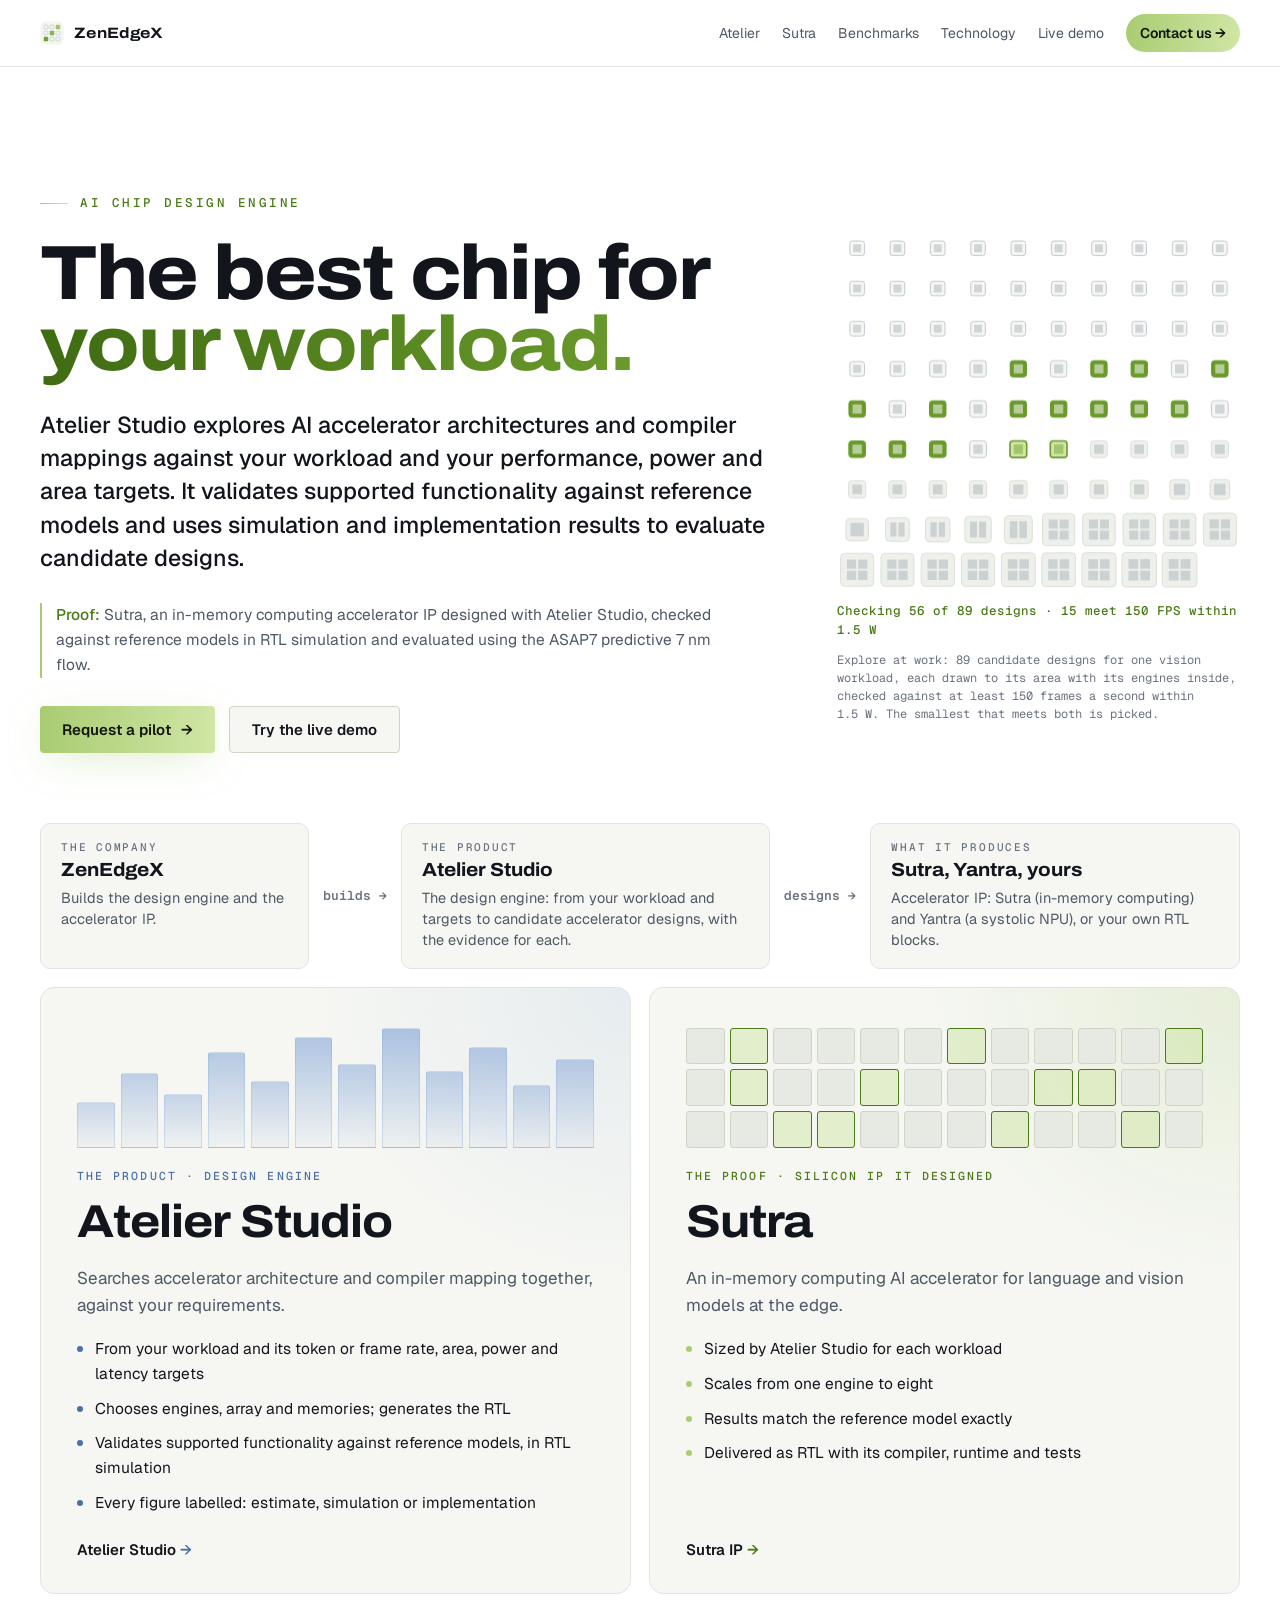
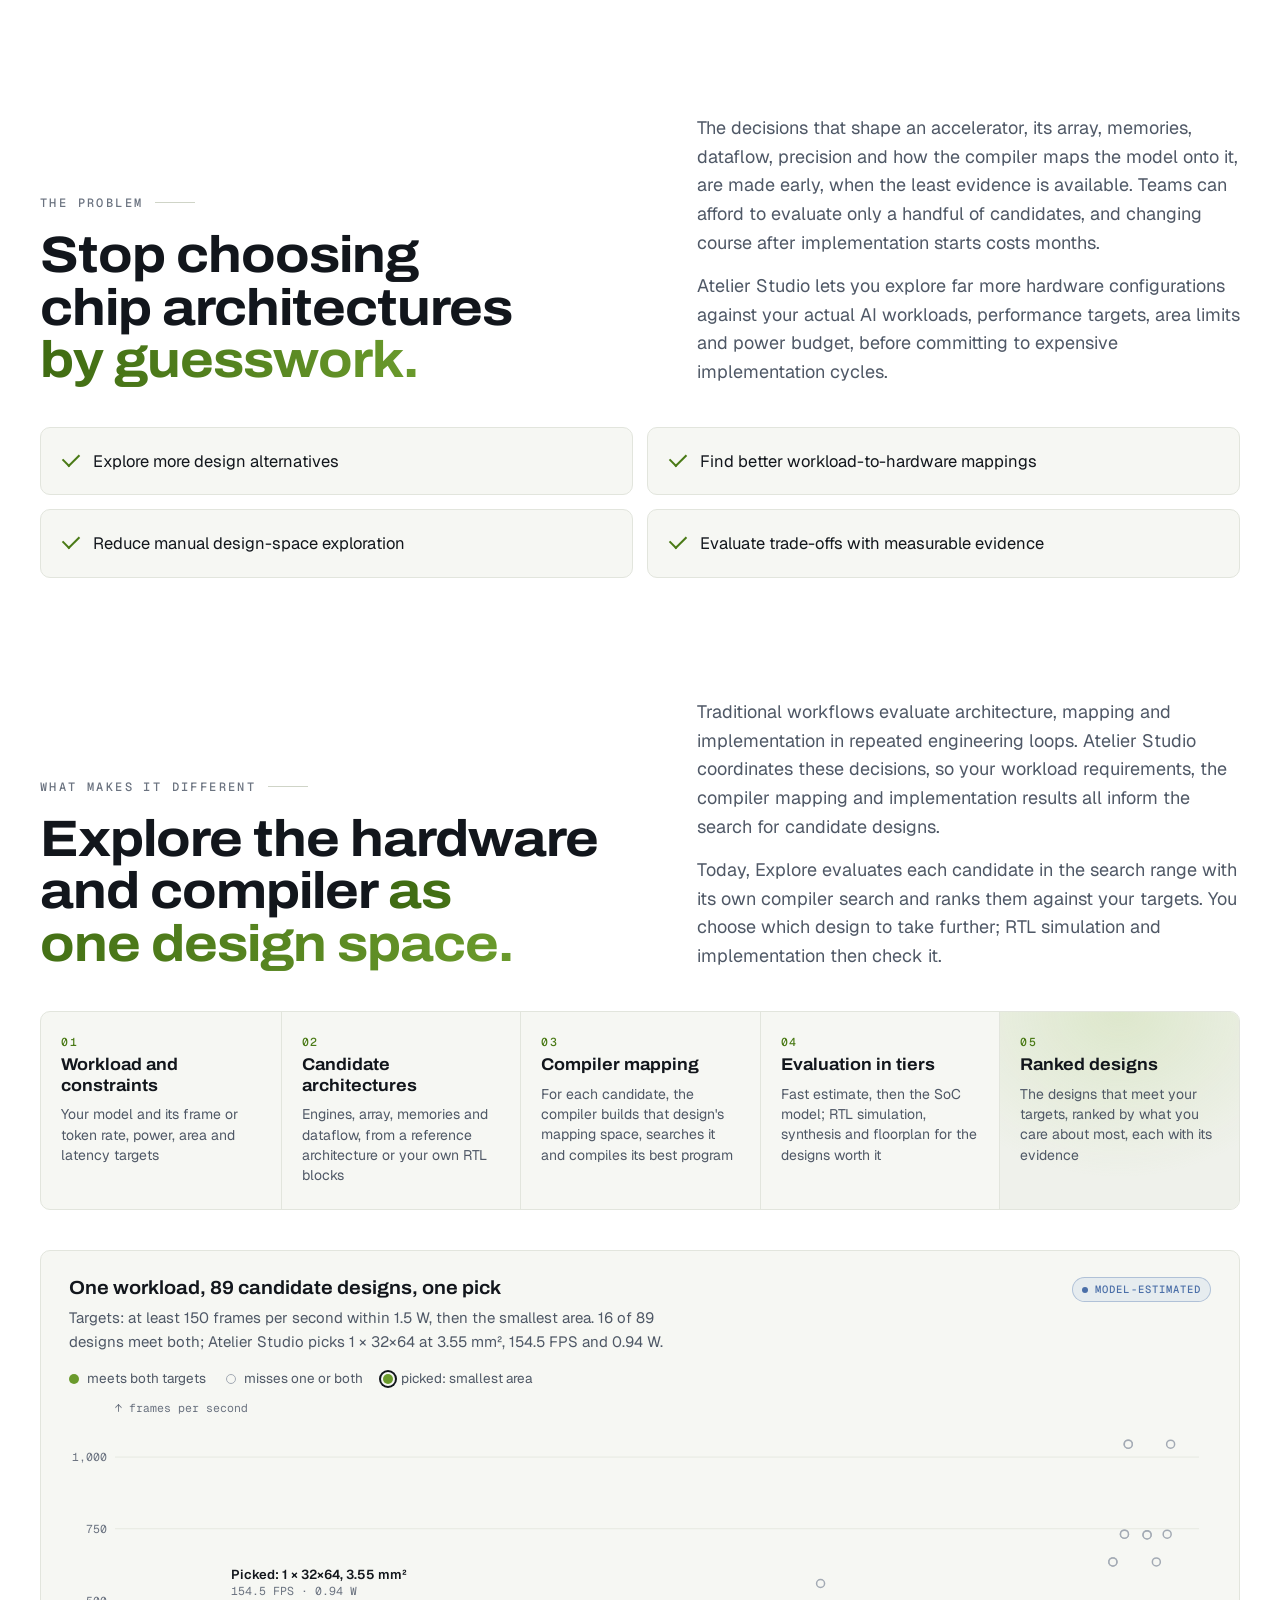
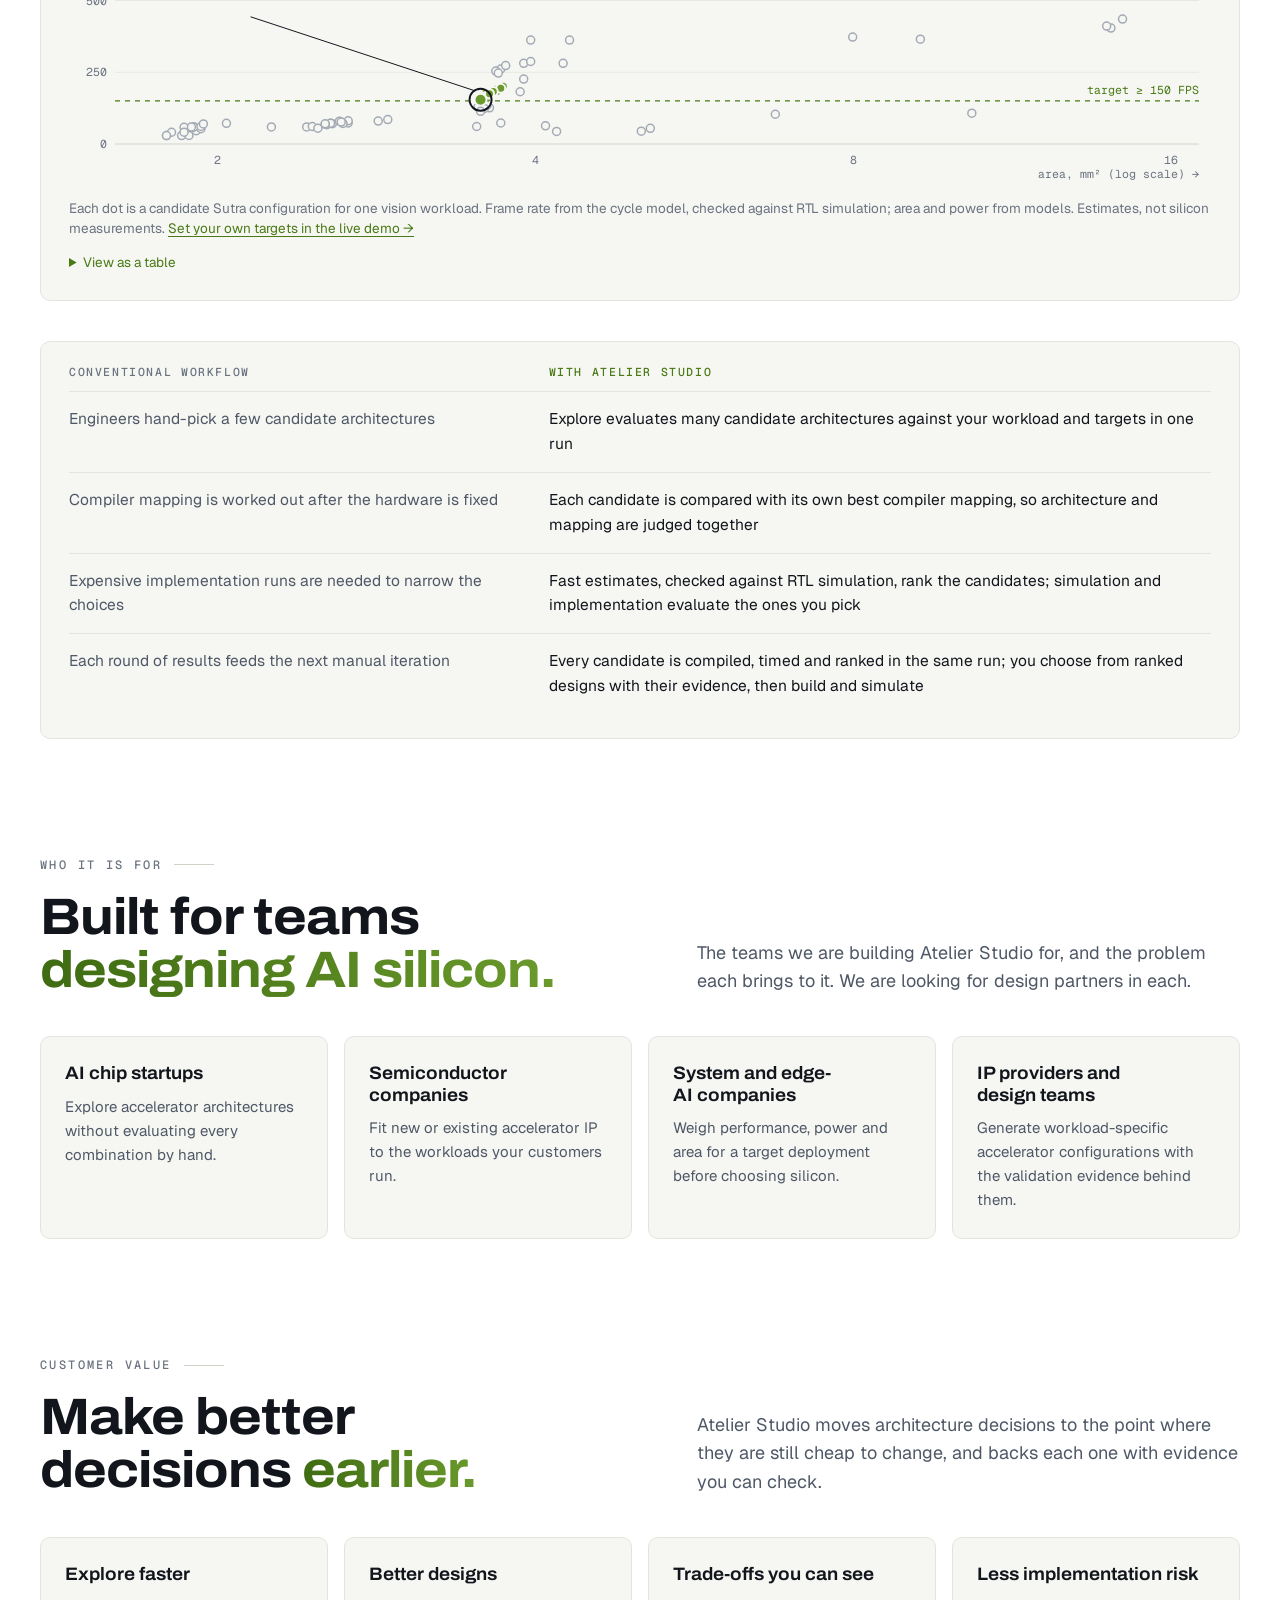
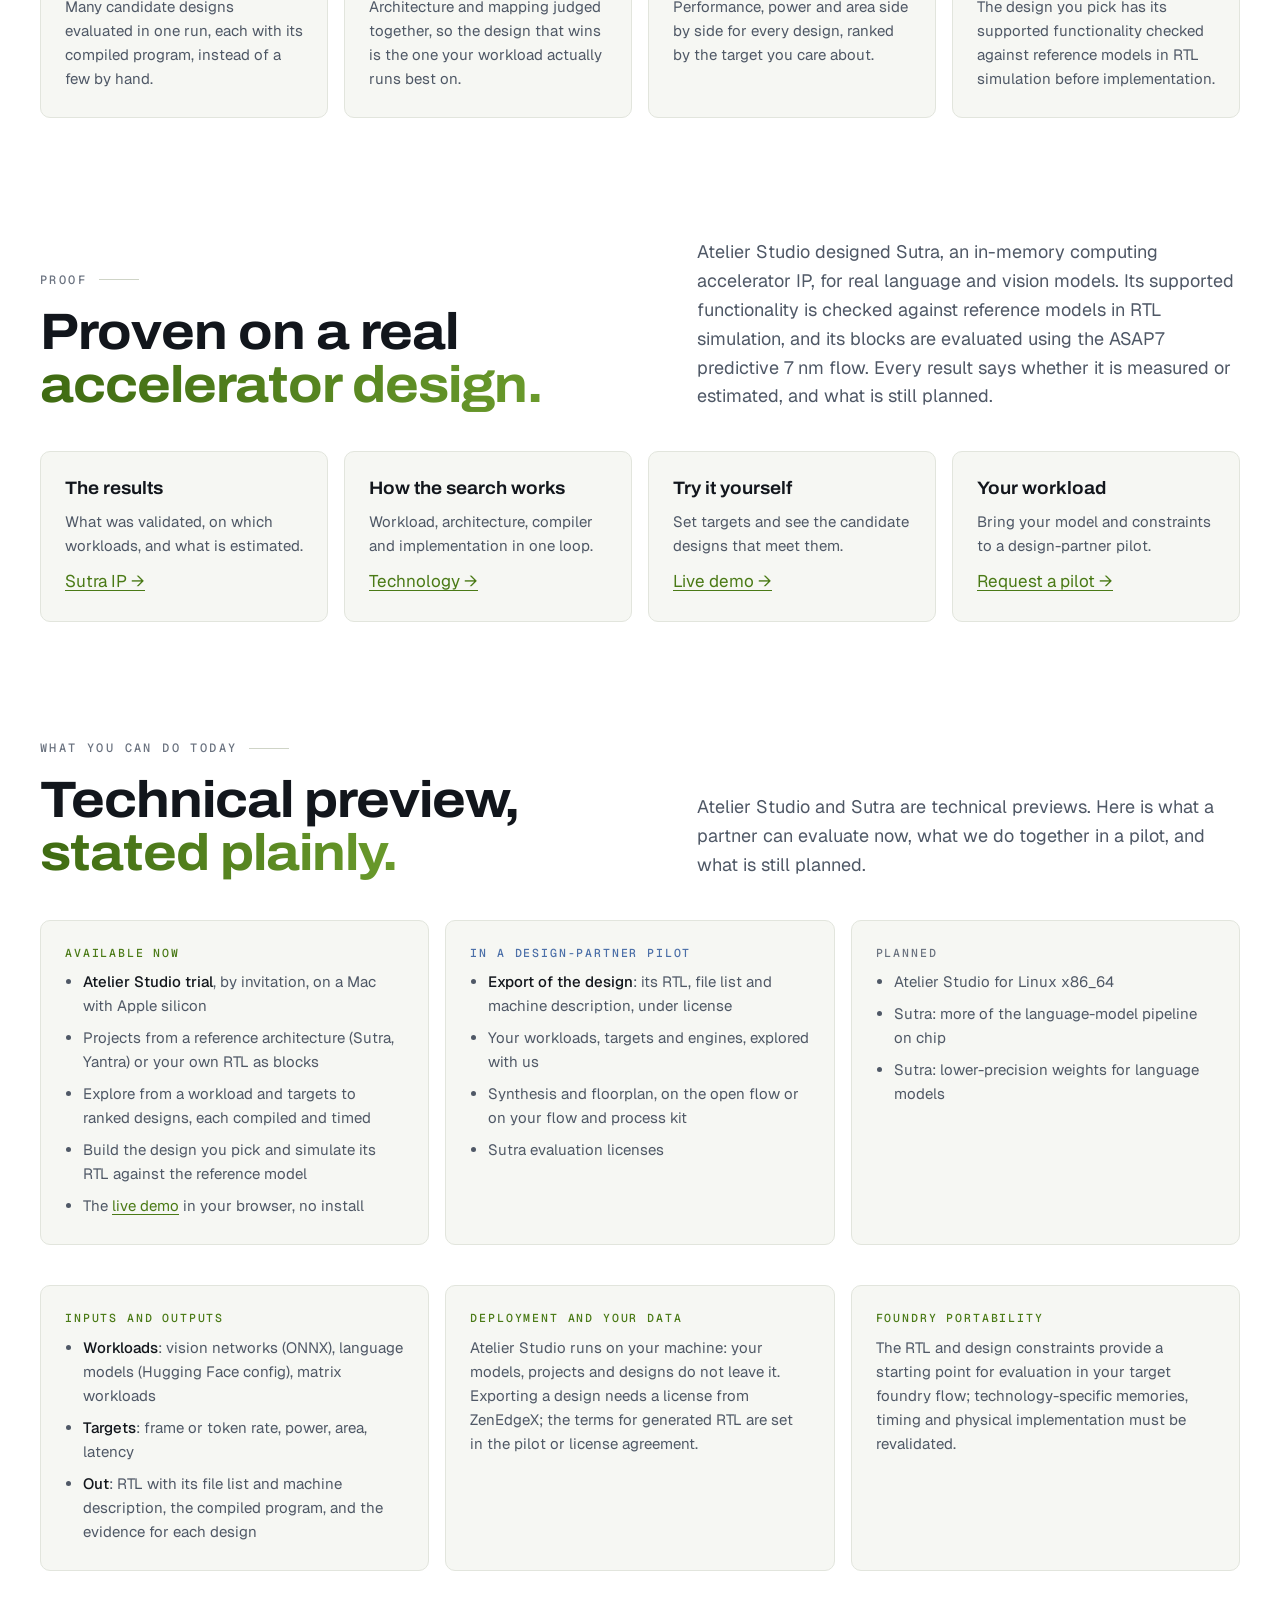
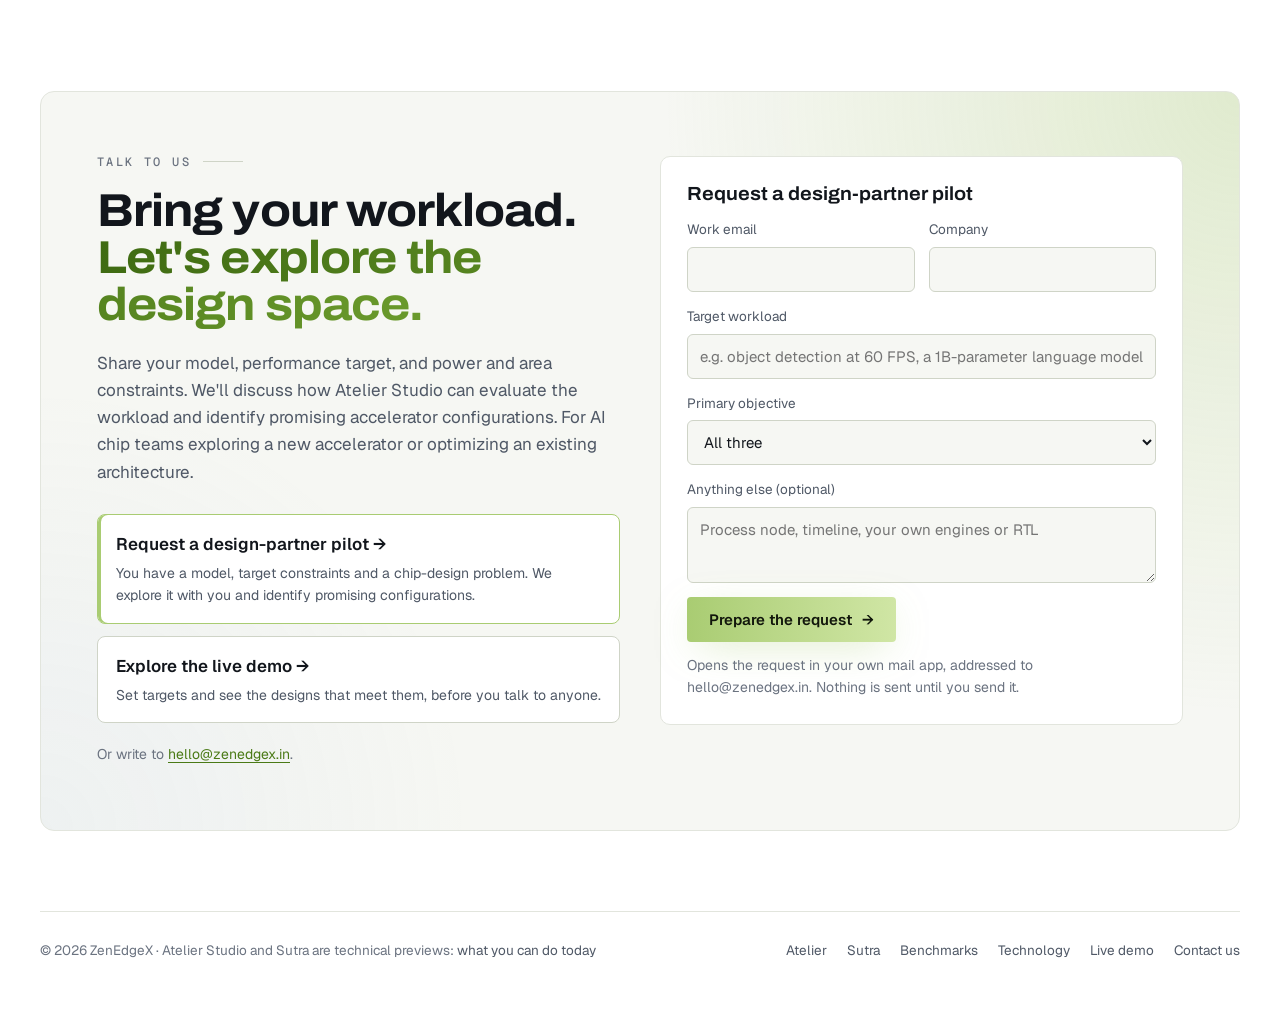
==== commit 4fe1258a: "Benchmarks: Atelier Studio on Gemmini and NVDLA, their own benchmarks. Where their time goes, the ha" ====
--- a/index.html
+++ b/index.html
@@ -276,7 +276,7 @@
 <header class="bar">
   <div class="wrap">
     <a class="mark" href="#top"><svg viewBox="0 0 64 64" aria-hidden="true"><defs><linearGradient id="mkg" x1="10" y1="54" x2="54" y2="10" gradientUnits="userSpaceOnUse"><stop offset="0" stop-color="#6A9A2C"/><stop offset="1" stop-color="#A9CC72"/></linearGradient></defs><rect x="1" y="1" width="62" height="62" rx="15" fill="#F3F5EF"/><rect x="10.9" y="10.9" width="10.2" height="10.2" rx="2" fill="none" stroke="#C3C9D1" stroke-width="1.8"/><rect x="26.9" y="10.9" width="10.2" height="10.2" rx="2" fill="none" stroke="#C3C9D1" stroke-width="1.8"/><rect x="42" y="10" width="12" height="12" rx="2.5" fill="url(#mkg)"/><rect x="10.9" y="26.9" width="10.2" height="10.2" rx="2" fill="none" stroke="#C3C9D1" stroke-width="1.8"/><rect x="26" y="26" width="12" height="12" rx="2.5" fill="url(#mkg)"/><rect x="42.9" y="26.9" width="10.2" height="10.2" rx="2" fill="none" stroke="#C3C9D1" stroke-width="1.8"/><rect x="10" y="42" width="12" height="12" rx="2.5" fill="url(#mkg)"/><rect x="26.9" y="42.9" width="10.2" height="10.2" rx="2" fill="none" stroke="#C3C9D1" stroke-width="1.8"/><rect x="42.9" y="42.9" width="10.2" height="10.2" rx="2" fill="none" stroke="#C3C9D1" stroke-width="1.8"/></svg>ZenEdgeX</a>
-    <nav aria-label="Main"><a data-to="home" href="#">Atelier</a><a data-to="ip" href="#">Sutra</a><a data-to="tech" href="#">Technology</a><a data-to="demo" href="#">Live demo</a><a class="go" href="#contact">Contact us →</a></nav>
+    <nav aria-label="Main"><a data-to="home" href="#">Atelier</a><a data-to="ip" href="#">Sutra</a><a data-to="bench" href="#">Benchmarks</a><a data-to="tech" href="#">Technology</a><a data-to="demo" href="#">Live demo</a><a class="go" href="#contact">Contact us →</a></nav>
   </div>
 </header>
 
@@ -472,13 +472,13 @@
 
   <footer>
     <span>© 2026 ZenEdgeX · Atelier Studio and Sutra are technical previews: <a href="#today">what you can do today</a></span>
-    <nav aria-label="Footer"><a data-to="home" href="#">Atelier</a><a data-to="ip" href="#">Sutra</a><a data-to="tech" href="#">Technology</a><a data-to="demo" href="#">Live demo</a><a href="#contact">Contact us</a></nav>
+    <nav aria-label="Footer"><a data-to="home" href="#">Atelier</a><a data-to="ip" href="#">Sutra</a><a data-to="bench" href="#">Benchmarks</a><a data-to="tech" href="#">Technology</a><a data-to="demo" href="#">Live demo</a><a href="#contact">Contact us</a></nav>
   </footer>
 </div>
 
 <script>
 (() => {
-  const LINKS = { site: './', ip: 'ip/', home: 'engine/', tech: 'technology/', demo: 'demo/' };
+  const LINKS = { site: './', ip: 'ip/', bench: 'benchmarks/', home: 'engine/', tech: 'technology/', demo: 'demo/' };
   document.querySelectorAll('[data-to]').forEach(a => { a.href = LINKS[a.dataset.to]; });
   const ip = document.querySelector('.offer.ip .fig'), sw = document.querySelector('.offer.sw .fig');
   for (let i = 0; i < 36; i++) ip.appendChild(document.createElement('i'));
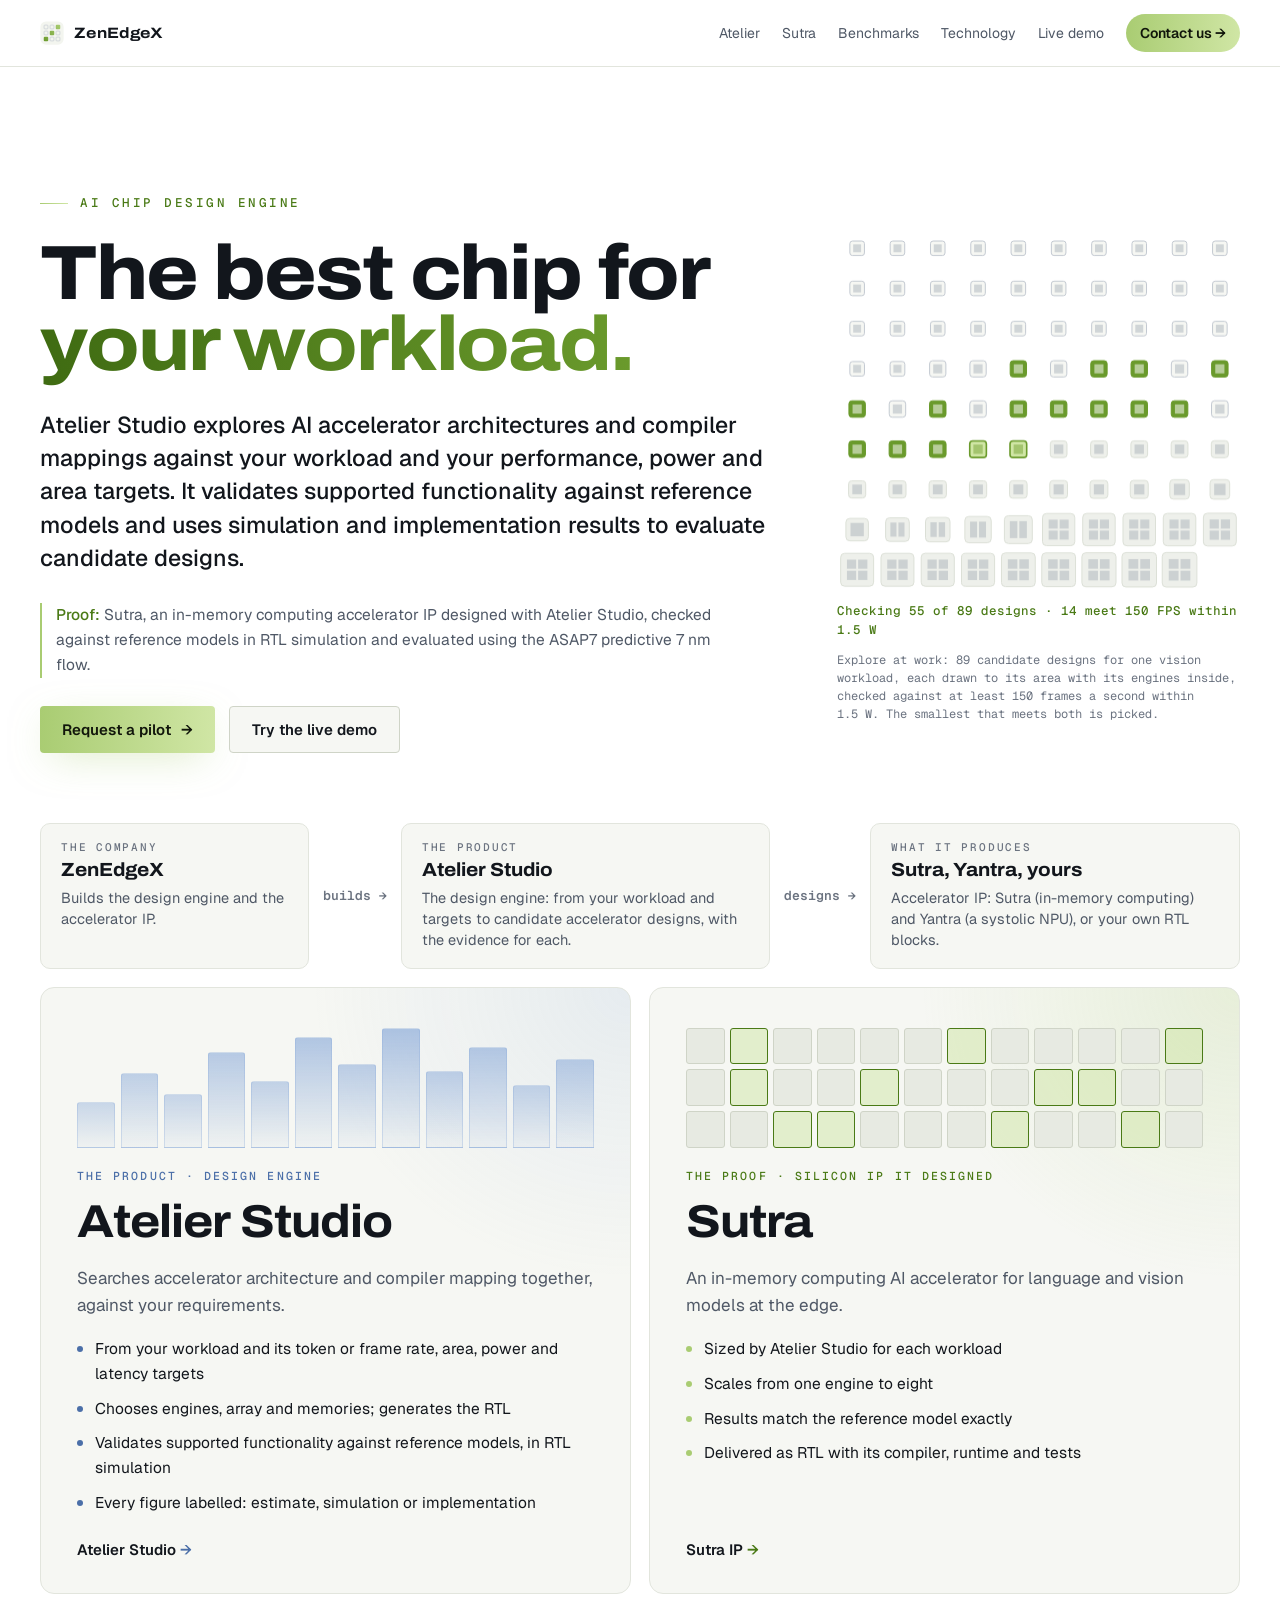
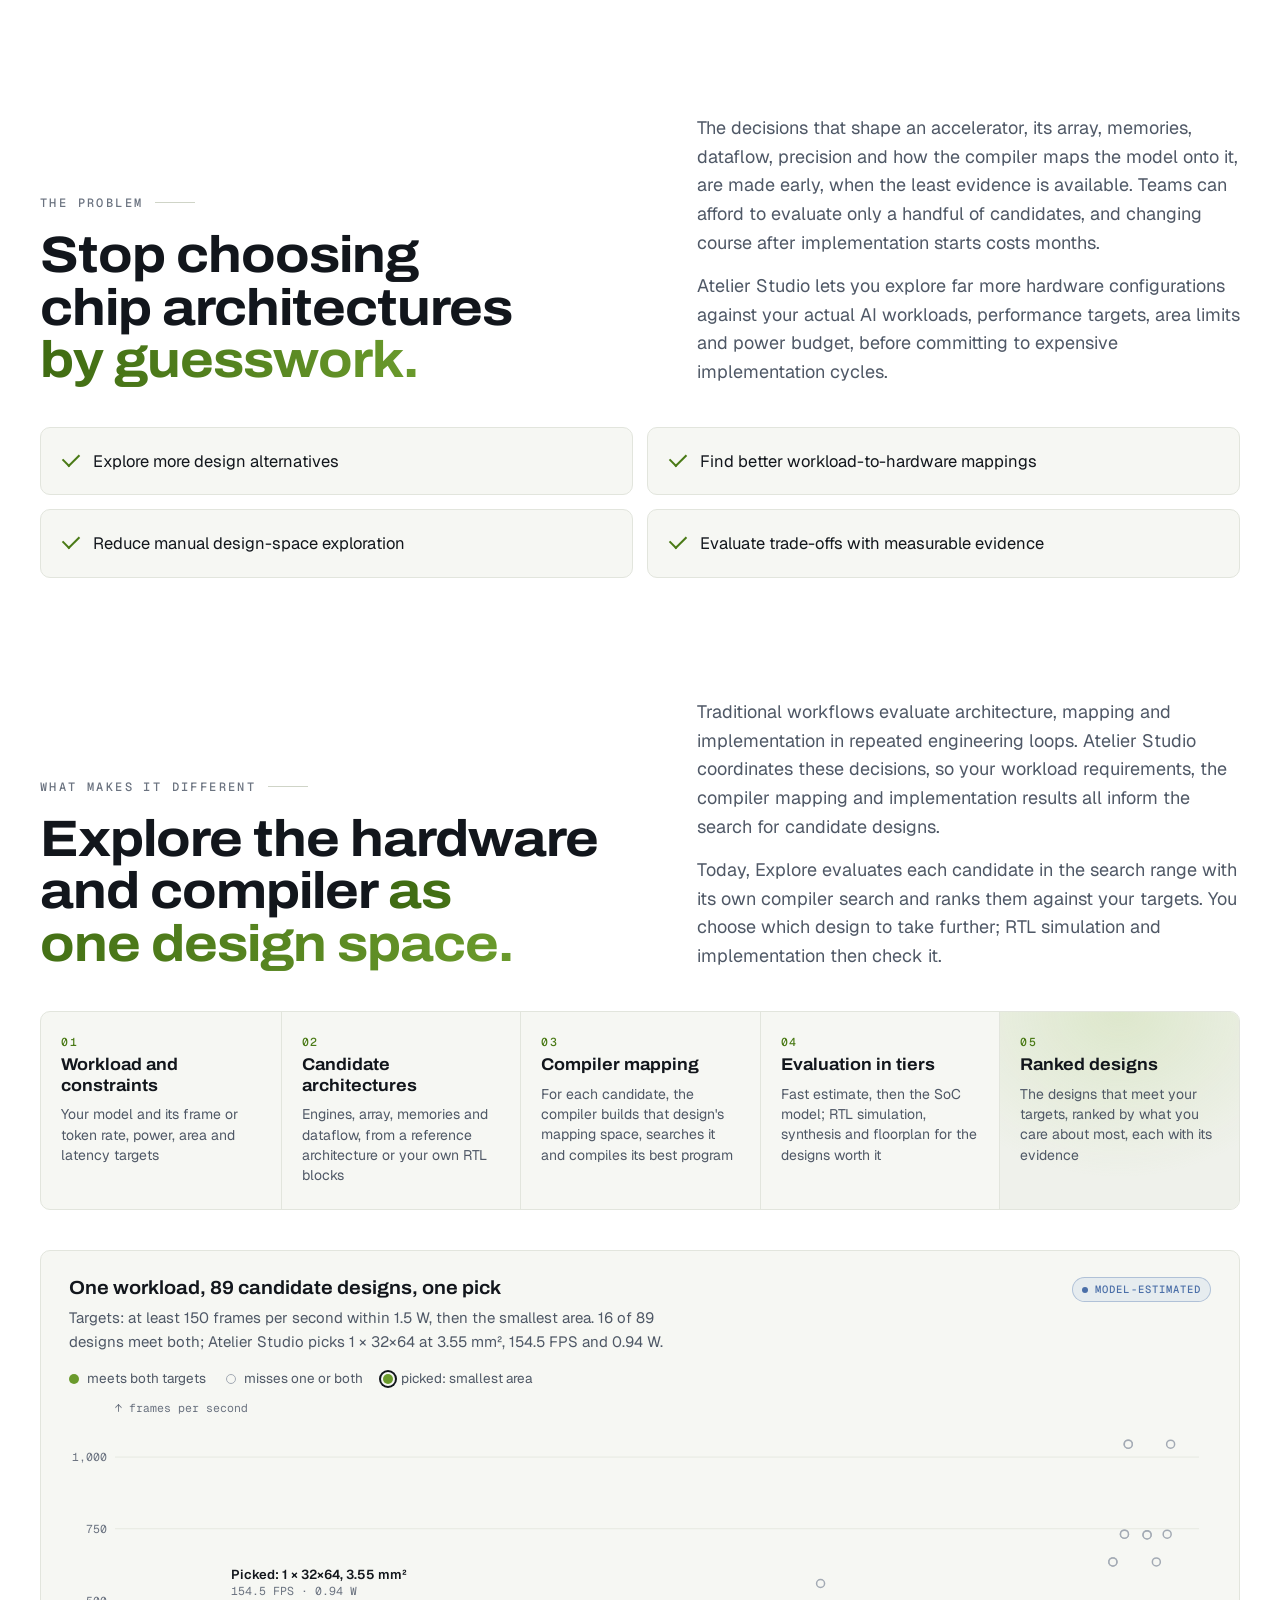
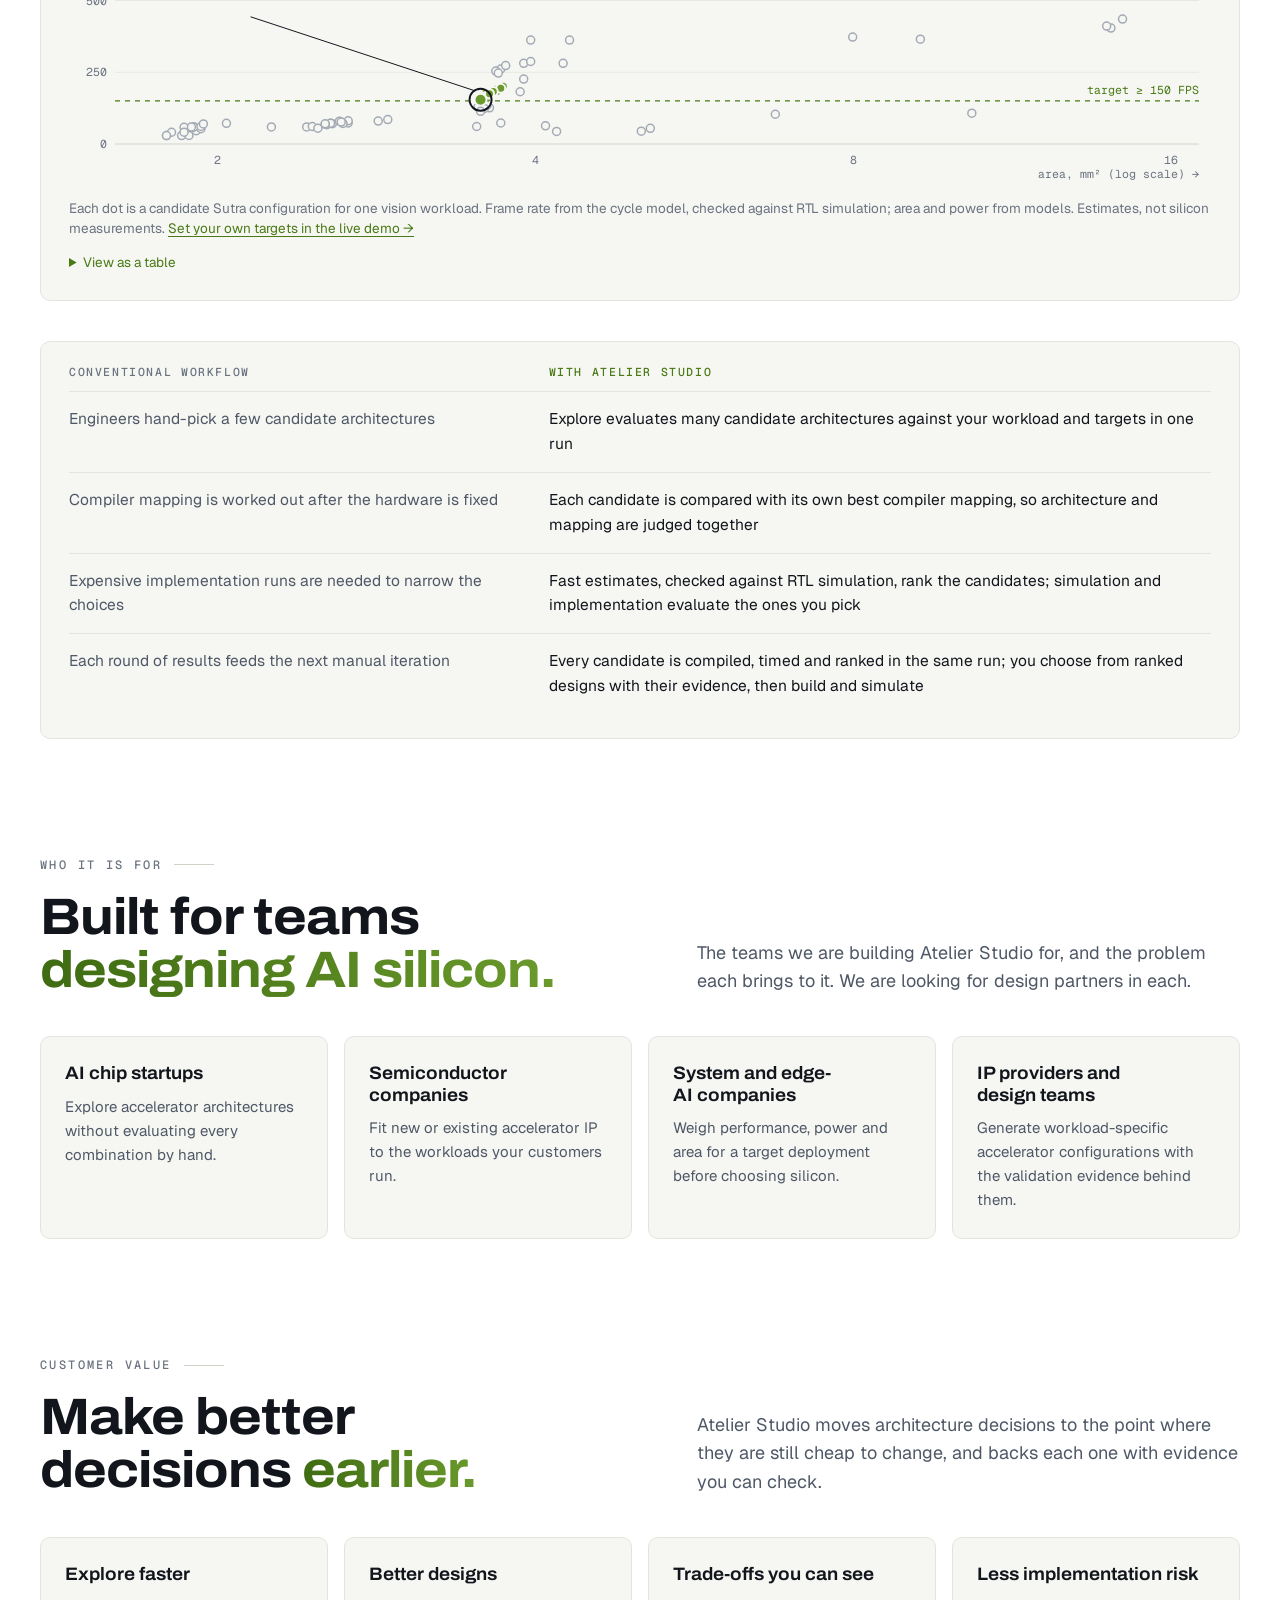
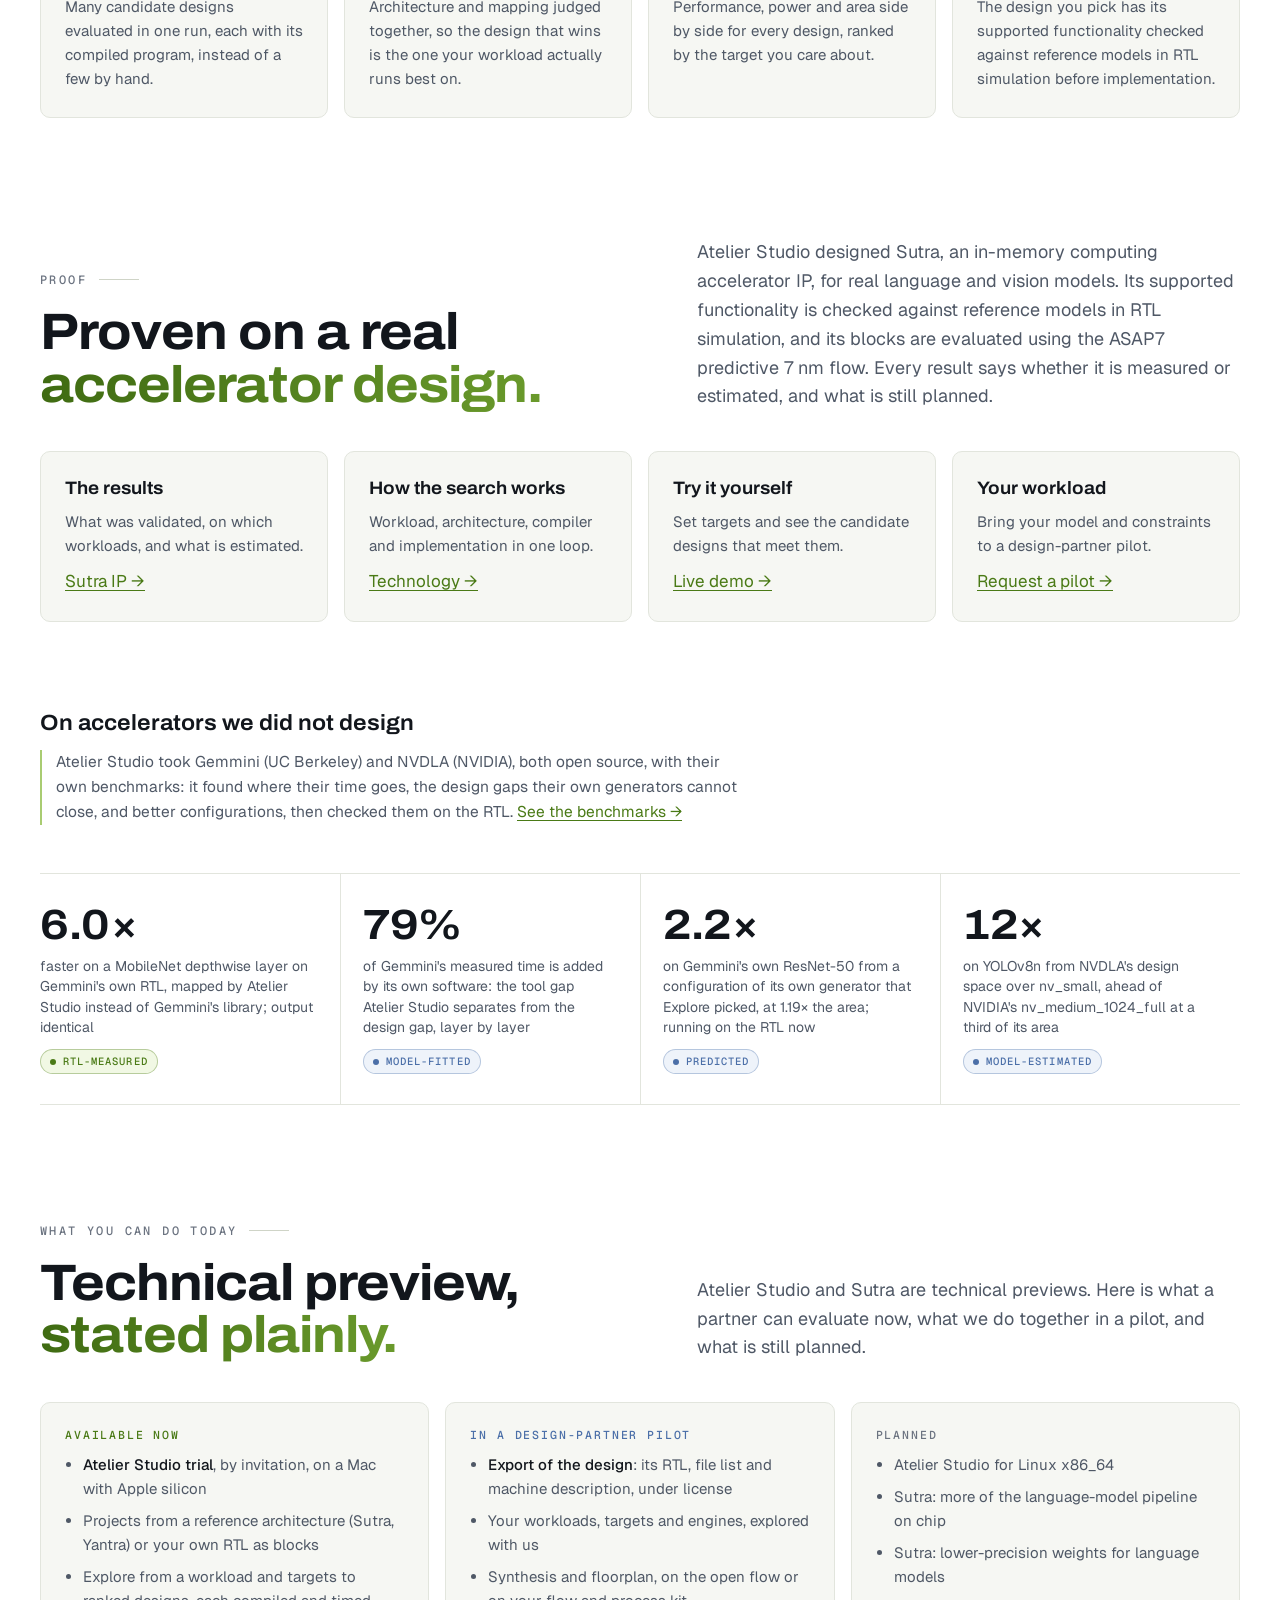
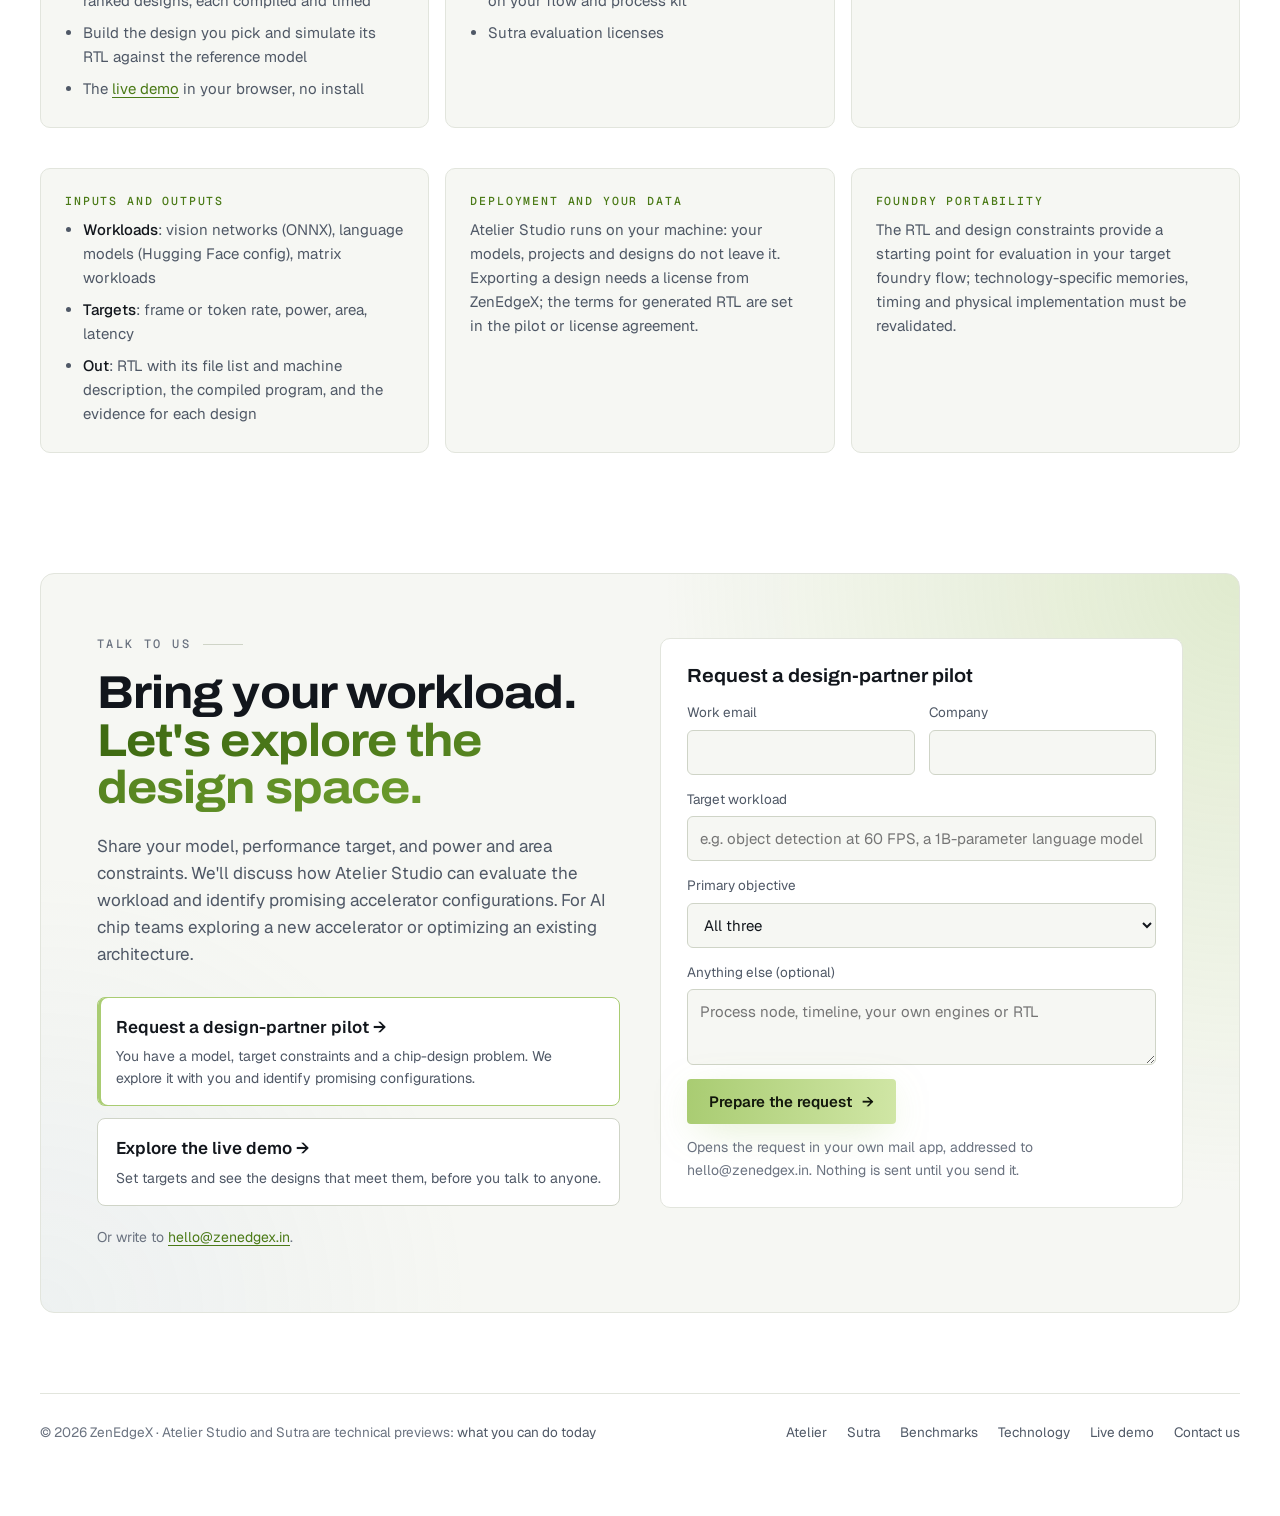
==== commit 7bebc549: "Home proof: Atelier Studio on accelerators we did not design (Gemmini, NVDLA, their own benchmarks)," ====
--- a/index.html
+++ b/index.html
@@ -407,6 +407,16 @@
       <div><h3>Try it yourself</h3><p>Set targets and see the candidate designs that meet them.</p><a data-to="demo" href="#">Live demo →</a></div>
       <div><h3>Your workload</h3><p>Bring your model and constraints to a design-partner pilot.</p><a href="#pilot">Request a pilot →</a></div>
     </div>
+    <div class="stack" style="gap:14px;margin-top:48px">
+      <h3 style="font-size:22px">On accelerators we did not design</h3>
+      <p class="proofline">Atelier Studio took Gemmini (UC Berkeley) and NVDLA (NVIDIA), both open source, with their own benchmarks: it found where their time goes, the design gaps their own generators cannot close, and better configurations, then checked them on the RTL. <a data-to="bench" href="#">See the benchmarks →</a></p>
+    </div>
+    <div class="proof" style="margin-top:8px">
+      <div class="metric"><b>6.0&times;</b><span>faster on a MobileNet depthwise layer on Gemmini's own RTL, mapped by Atelier Studio instead of Gemmini's library; output identical</span><span class="ev rtl">RTL-measured</span></div>
+      <div class="metric"><b>79%</b><span>of Gemmini's measured time is added by its own software: the tool gap Atelier Studio separates from the design gap, layer by layer</span><span class="ev est">Model-fitted</span></div>
+      <div class="metric"><b>2.2&times;</b><span>on Gemmini's own ResNet-50 from a configuration of its own generator that Explore picked, at 1.19&times; the area; running on the RTL now</span><span class="ev est">Predicted</span></div>
+      <div class="metric"><b>12&times;</b><span>on YOLOv8n from NVDLA's design space over nv_small, ahead of NVIDIA's nv_medium_1024_full at a third of its area</span><span class="ev est">Model-estimated</span></div>
+    </div>
   </section>
 
   <section id="today">
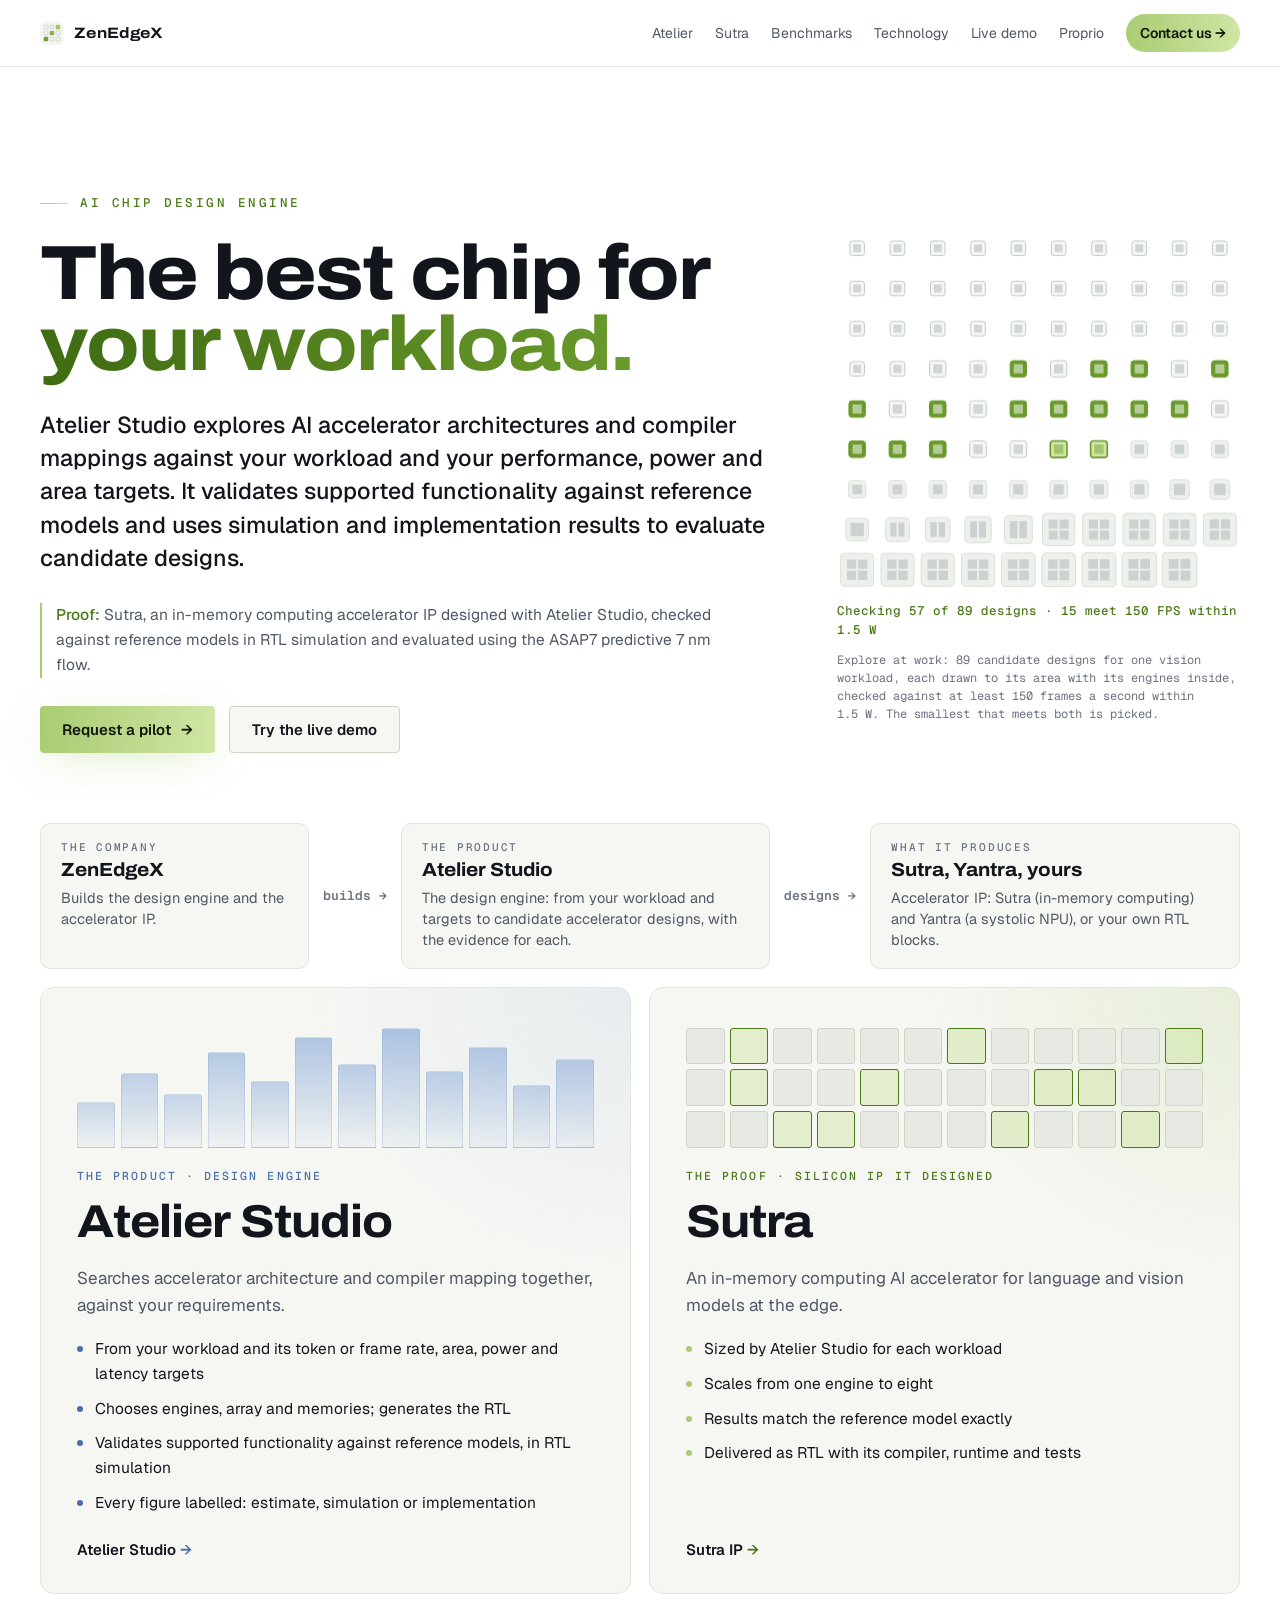
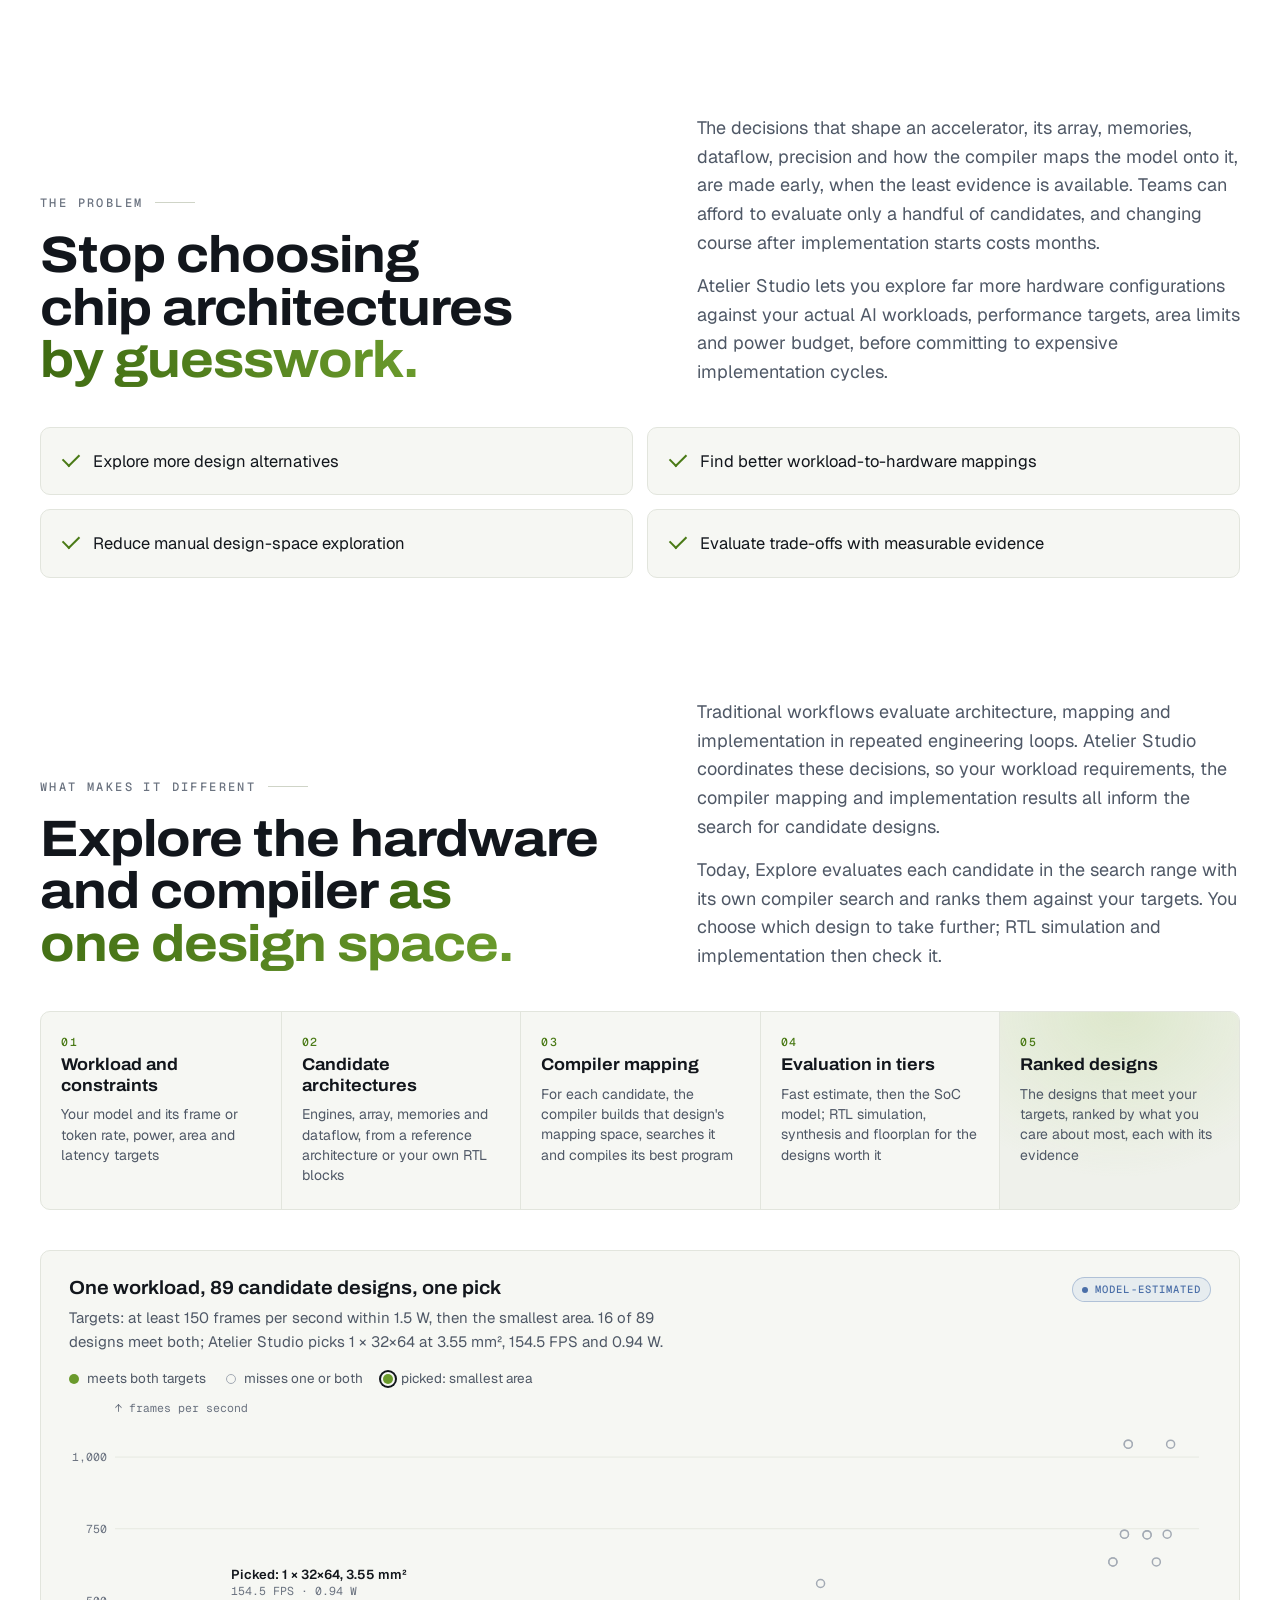
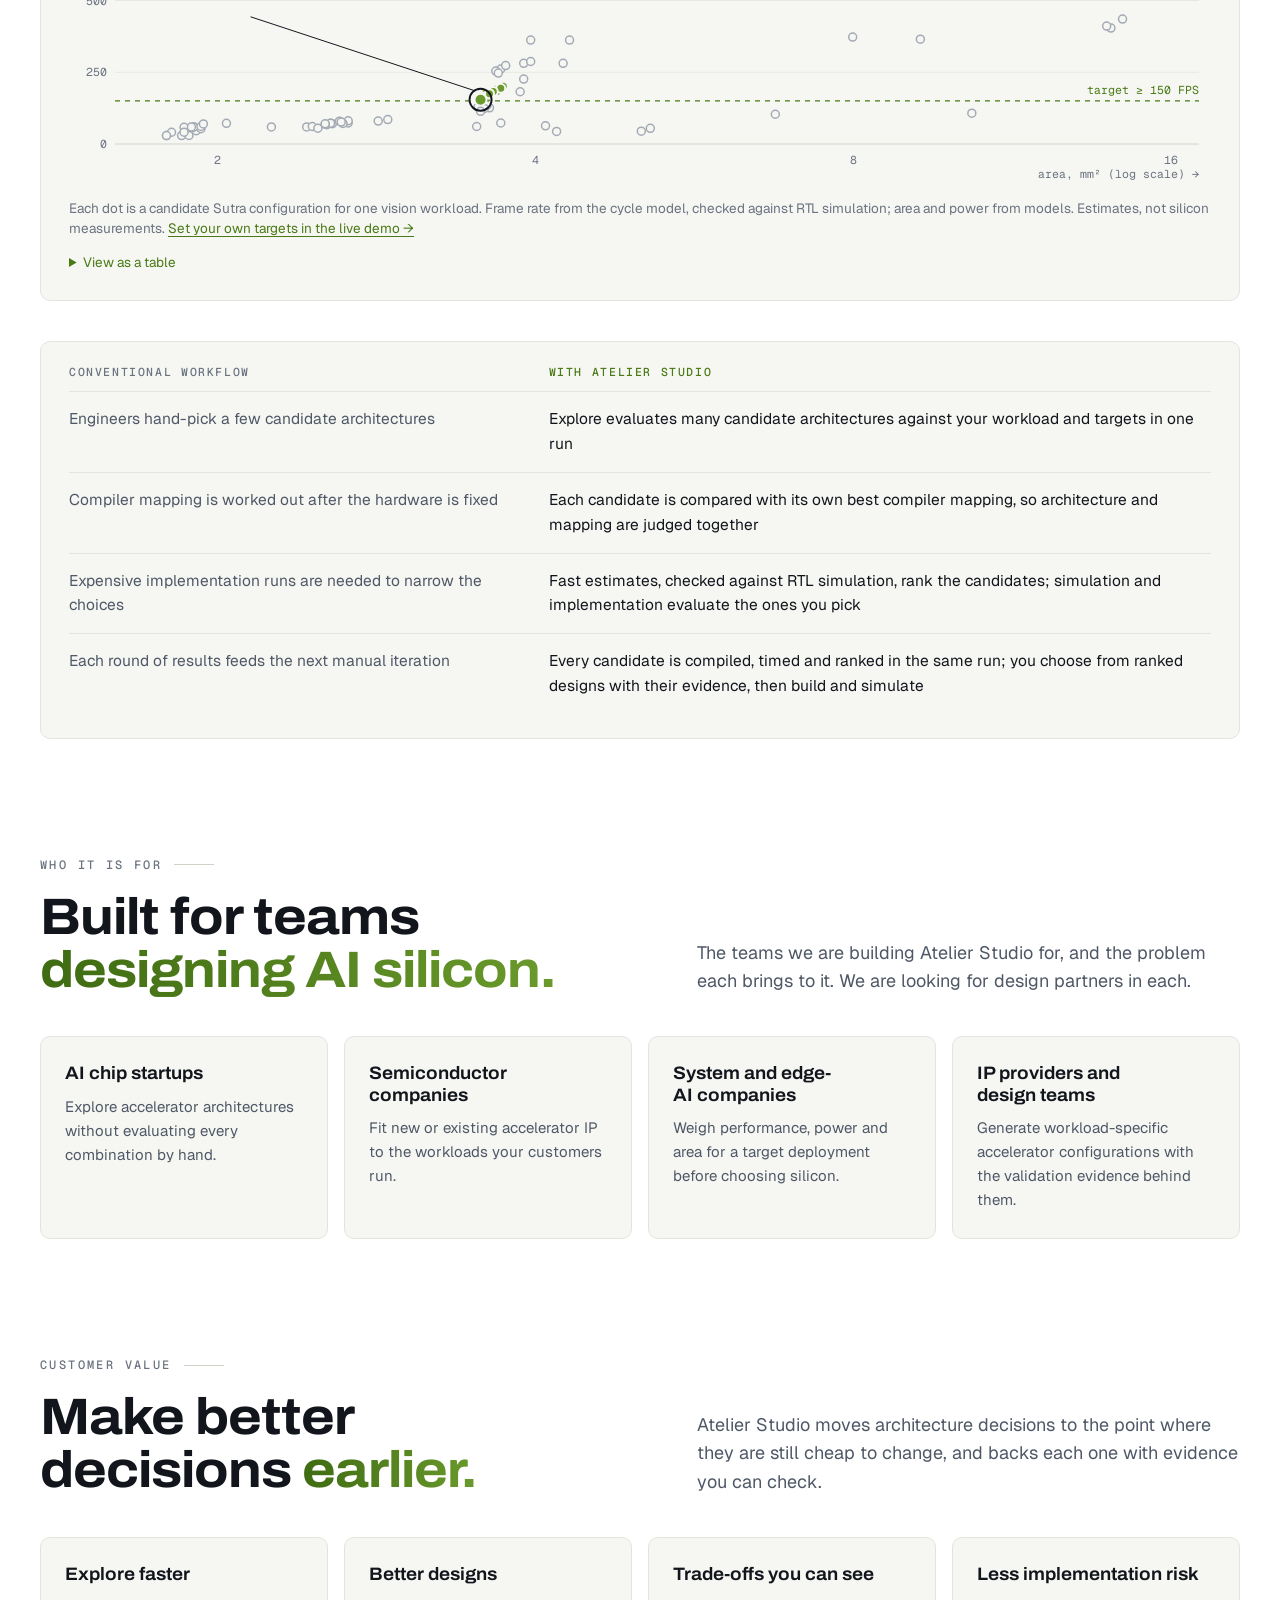
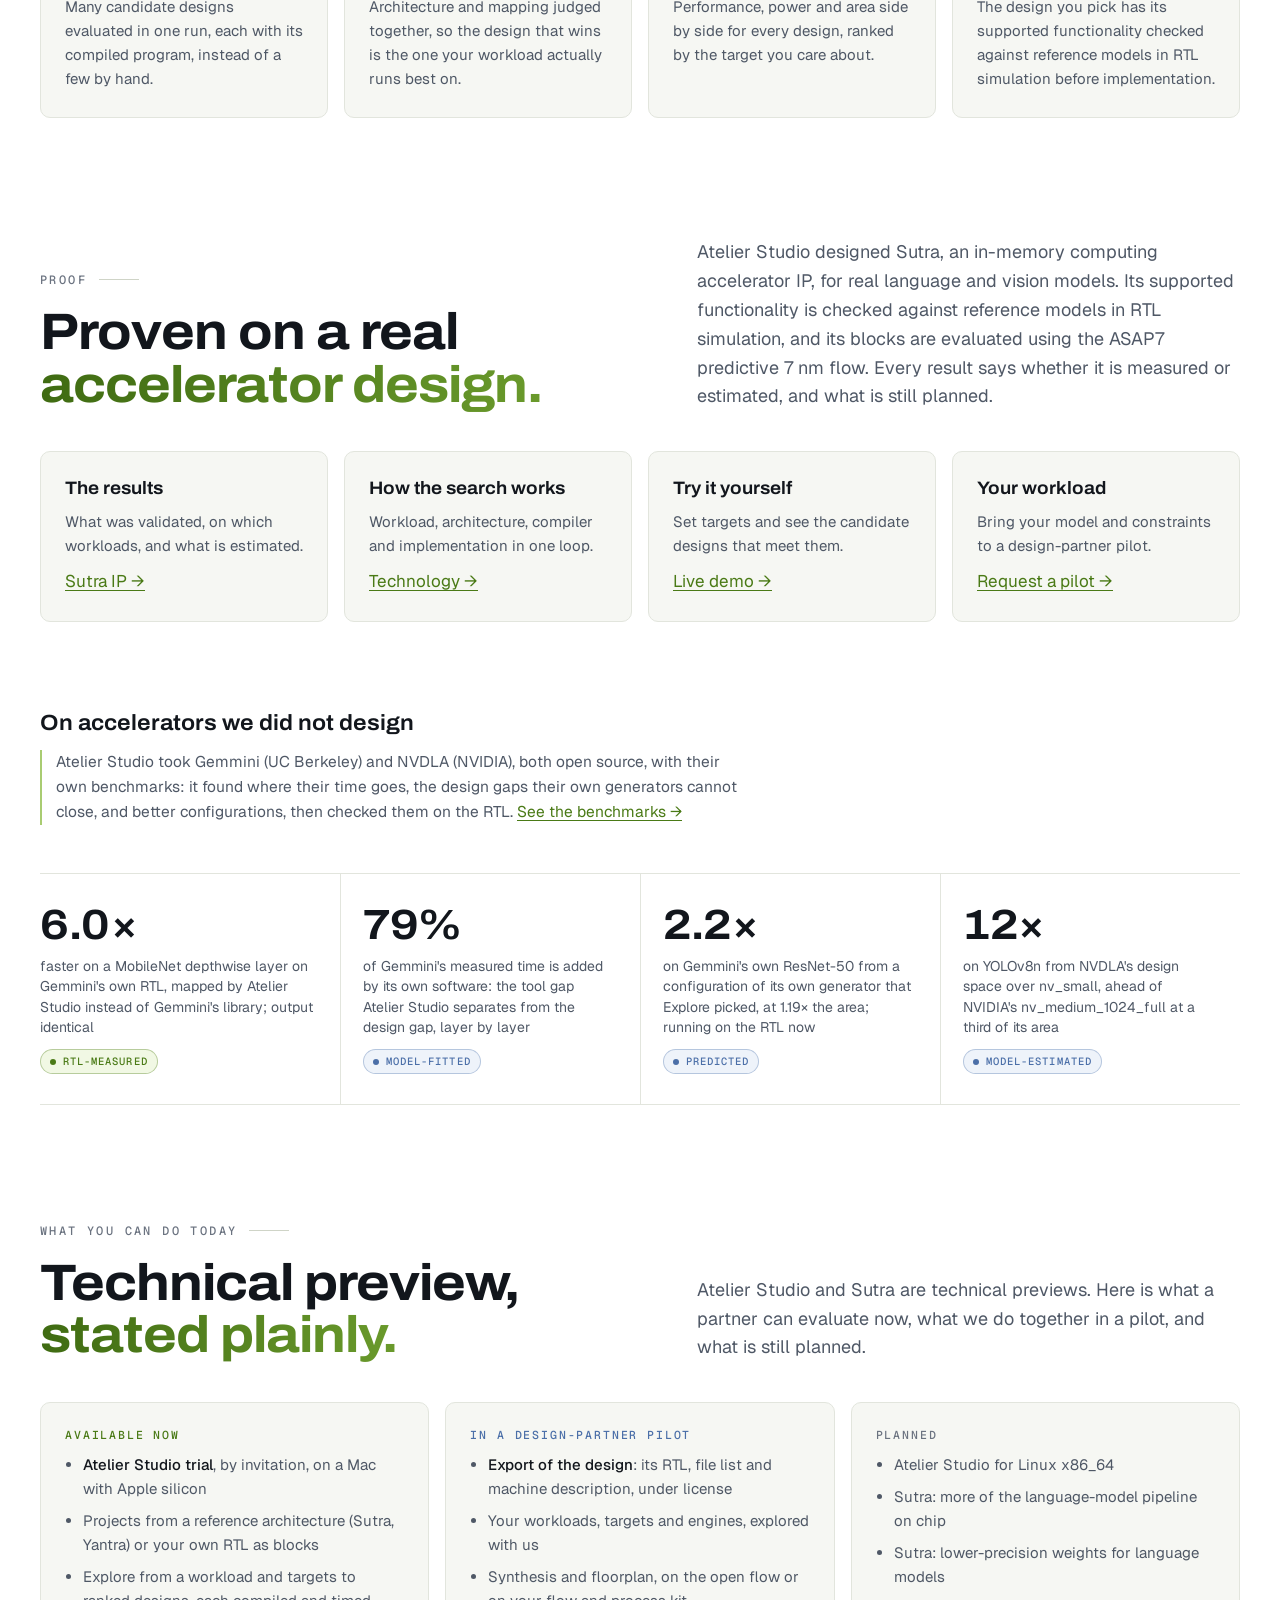
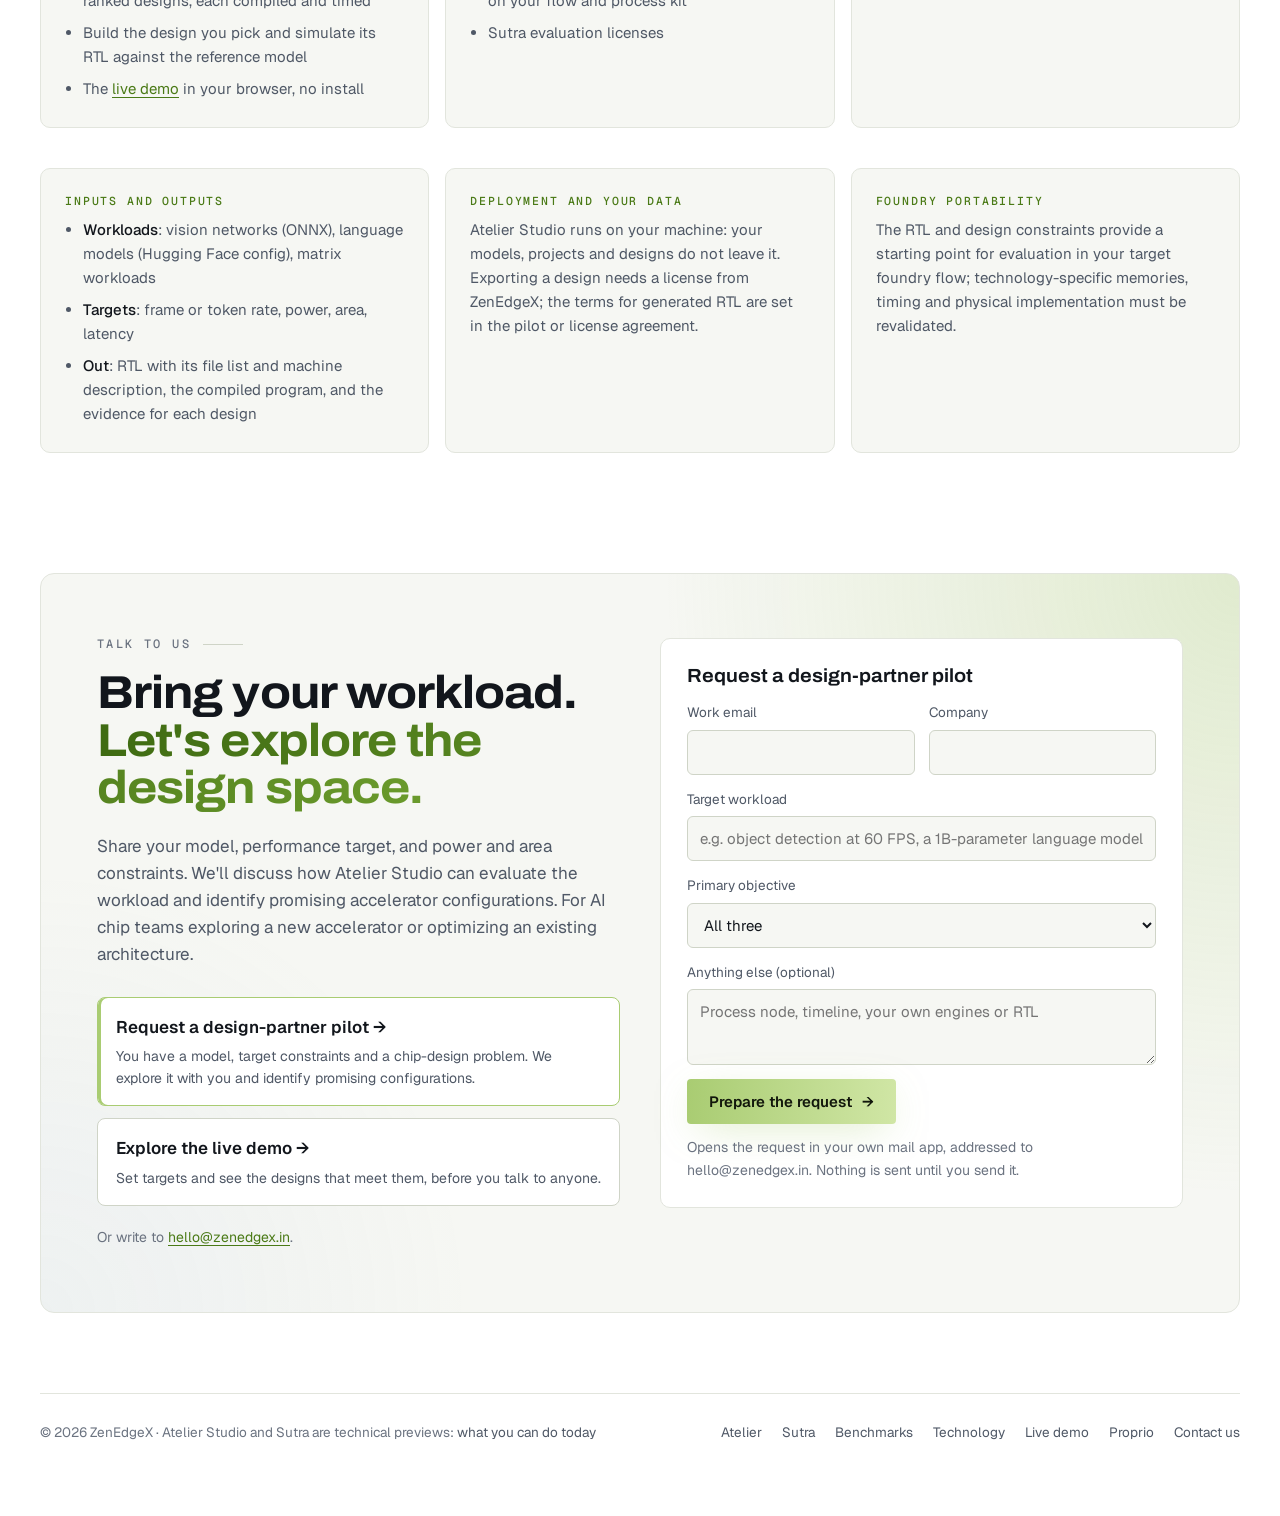
==== commit b345cd5f: "Proprio: exact inference for robot policies. Measured single-robot certificates (SmolVLA 6.4x, pi0.5" ====
--- a/index.html
+++ b/index.html
@@ -276,7 +276,7 @@
 <header class="bar">
   <div class="wrap">
     <a class="mark" href="#top"><svg viewBox="0 0 64 64" aria-hidden="true"><defs><linearGradient id="mkg" x1="10" y1="54" x2="54" y2="10" gradientUnits="userSpaceOnUse"><stop offset="0" stop-color="#6A9A2C"/><stop offset="1" stop-color="#A9CC72"/></linearGradient></defs><rect x="1" y="1" width="62" height="62" rx="15" fill="#F3F5EF"/><rect x="10.9" y="10.9" width="10.2" height="10.2" rx="2" fill="none" stroke="#C3C9D1" stroke-width="1.8"/><rect x="26.9" y="10.9" width="10.2" height="10.2" rx="2" fill="none" stroke="#C3C9D1" stroke-width="1.8"/><rect x="42" y="10" width="12" height="12" rx="2.5" fill="url(#mkg)"/><rect x="10.9" y="26.9" width="10.2" height="10.2" rx="2" fill="none" stroke="#C3C9D1" stroke-width="1.8"/><rect x="26" y="26" width="12" height="12" rx="2.5" fill="url(#mkg)"/><rect x="42.9" y="26.9" width="10.2" height="10.2" rx="2" fill="none" stroke="#C3C9D1" stroke-width="1.8"/><rect x="10" y="42" width="12" height="12" rx="2.5" fill="url(#mkg)"/><rect x="26.9" y="42.9" width="10.2" height="10.2" rx="2" fill="none" stroke="#C3C9D1" stroke-width="1.8"/><rect x="42.9" y="42.9" width="10.2" height="10.2" rx="2" fill="none" stroke="#C3C9D1" stroke-width="1.8"/></svg>ZenEdgeX</a>
-    <nav aria-label="Main"><a data-to="home" href="#">Atelier</a><a data-to="ip" href="#">Sutra</a><a data-to="bench" href="#">Benchmarks</a><a data-to="tech" href="#">Technology</a><a data-to="demo" href="#">Live demo</a><a class="go" href="#contact">Contact us →</a></nav>
+    <nav aria-label="Main"><a data-to="home" href="#">Atelier</a><a data-to="ip" href="#">Sutra</a><a data-to="bench" href="#">Benchmarks</a><a data-to="tech" href="#">Technology</a><a data-to="demo" href="#">Live demo</a><a data-to="proprio" href="#">Proprio</a><a class="go" href="#contact">Contact us →</a></nav>
   </div>
 </header>
 
@@ -482,13 +482,13 @@
 
   <footer>
     <span>© 2026 ZenEdgeX · Atelier Studio and Sutra are technical previews: <a href="#today">what you can do today</a></span>
-    <nav aria-label="Footer"><a data-to="home" href="#">Atelier</a><a data-to="ip" href="#">Sutra</a><a data-to="bench" href="#">Benchmarks</a><a data-to="tech" href="#">Technology</a><a data-to="demo" href="#">Live demo</a><a href="#contact">Contact us</a></nav>
+    <nav aria-label="Footer"><a data-to="home" href="#">Atelier</a><a data-to="ip" href="#">Sutra</a><a data-to="bench" href="#">Benchmarks</a><a data-to="tech" href="#">Technology</a><a data-to="demo" href="#">Live demo</a><a data-to="proprio" href="#">Proprio</a><a href="#contact">Contact us</a></nav>
   </footer>
 </div>
 
 <script>
 (() => {
-  const LINKS = { site: './', ip: 'ip/', bench: 'benchmarks/', home: 'engine/', tech: 'technology/', demo: 'demo/' };
+  const LINKS = { site: './', ip: 'ip/', bench: 'benchmarks/', home: 'engine/', tech: 'technology/', demo: 'demo/', proprio: 'proprio/' };
   document.querySelectorAll('[data-to]').forEach(a => { a.href = LINKS[a.dataset.to]; });
   const ip = document.querySelector('.offer.ip .fig'), sw = document.querySelector('.offer.sw .fig');
   for (let i = 0; i < 36; i++) ip.appendChild(document.createElement('i'));
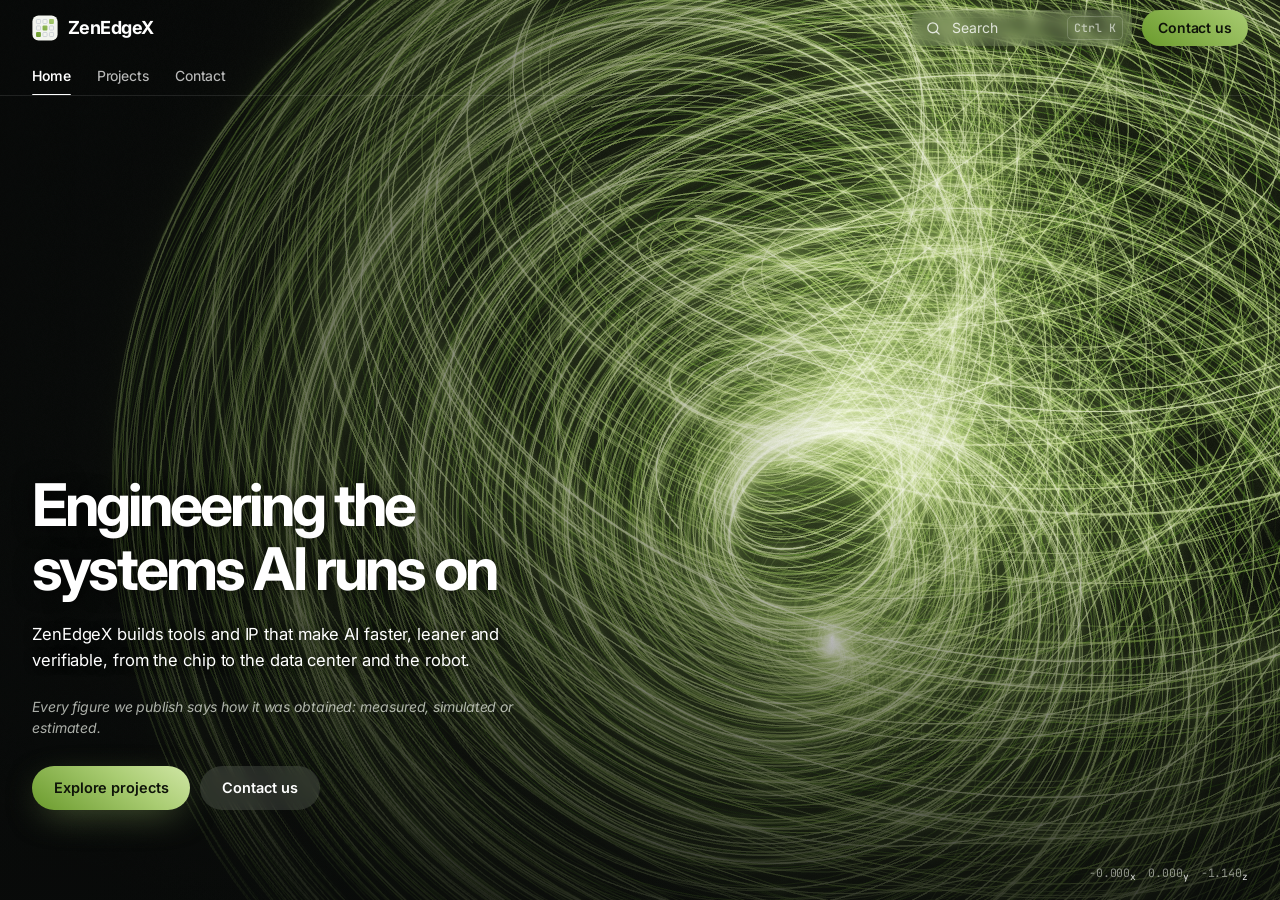
==== commit 2f0d563c: "Site redesign on a docs-style template: company home page with only the hero (an Aizawa attractor dr" ====
--- a/index.html
+++ b/index.html
@@ -3,9 +3,9 @@
 <head>
 <meta charset="utf-8">
 <meta name="viewport" content="width=device-width, initial-scale=1, viewport-fit=cover">
-<meta name="description" content="ZenEdgeX Atelier Studio explores AI accelerator architectures and compiler mappings against your workload and your performance, power and area targets.">
-<meta property="og:title" content="ZenEdgeX Atelier: the best AI chip for your workload">
-<meta property="og:description" content="ZenEdgeX Atelier Studio explores AI accelerator architectures and compiler mappings against your workload and your performance, power and area targets.">
+<meta name="description" content="ZenEdgeX builds tools and IP that make AI faster, leaner and verifiable, from the chip to the data center and the robot.">
+<meta property="og:title" content="ZenEdgeX: engineering the systems AI runs on">
+<meta property="og:description" content="ZenEdgeX builds tools and IP that make AI faster, leaner and verifiable, from the chip to the data center and the robot.">
 <meta property="og:image" content="https://zenedgex.in/og-image.png">
 <meta property="og:image:width" content="1200">
 <meta property="og:image:height" content="630">
@@ -14,618 +14,62 @@
 <link rel="icon" href="favicon.svg" type="image/svg+xml">
 <link rel="icon" href="favicon-32.png" sizes="32x32" type="image/png">
 <link rel="apple-touch-icon" href="apple-touch-icon.png">
-<style>html,body{margin:0}img{max-width:100%}[hidden]{display:none!important}</style>
-<title>ZenEdgeX Atelier: the best AI chip for your workload</title>
+<title>ZenEdgeX: engineering the systems AI runs on</title>
 <link rel="preconnect" href="https://fonts.googleapis.com">
 <link rel="preconnect" href="https://fonts.gstatic.com" crossorigin>
-<link rel="stylesheet" href="https://fonts.googleapis.com/css2?family=Archivo:wdth,wght@100..125,400..800&family=Geist:wght@300..600&family=Geist+Mono:wght@400;500&display=swap">
-<style>
-:root {
-  --void: #FFFFFF; --slab: #F6F7F3; --slab-2: #EFF1EB; --slab-3: #E7EAE2;
-  --line: #E2E5DD; --line-2: #CFD4C7;
-  --text: #12161C; --muted: #4F5866; --faint: #6B7380;
-  --leaf: #A9CC72; --lime: #D0E6A5; --green: #4A7A16; --green-deep: #3F6B12; --green-2: #6A9A2C; --sky: #4B6FA8;
-  --display: 'Archivo', 'Arial Black', Arial, sans-serif;
-  --body: 'Geist', 'Helvetica Neue', Arial, sans-serif;
-  --mono: 'Geist Mono', 'SFMono-Regular', Menlo, monospace;
-  --ease: cubic-bezier(.2, .7, .2, 1);
-  color-scheme: light;
-}
-* { box-sizing: border-box }
-html { background: var(--void); scroll-behavior: smooth; scroll-padding-top: 84px }
-body { background: var(--void); color: var(--text); font: 400 17px/1.6 var(--body); padding-inline: 20px; padding-block: 0 72px; -webkit-font-smoothing: antialiased }
-.wrap { max-width: 1200px; margin-inline: auto }
-a { color: var(--green); text-underline-offset: 3px }
-:focus-visible { outline: 2px solid var(--green); outline-offset: 3px; border-radius: 3px }
-h1, h2, h3 { margin: 0; font-family: var(--display); text-wrap: balance }
-h1 { font-size: clamp(46px, 7.4vw, 108px); line-height: .93; font-weight: 770; font-stretch: 112%; letter-spacing: -.028em; max-width: 13ch }
-h2 { font-size: clamp(30px, 4vw, 54px); line-height: 1.03; font-weight: 720; font-stretch: 110%; letter-spacing: -.02em }
-h3 { font-size: 20px; font-weight: 650; font-stretch: 106%; line-height: 1.2 }
-p { margin: 0; max-width: 64ch }
-h1 em, h2 em { font-style: normal; background: linear-gradient(92deg, var(--green-deep), var(--green-2)); -webkit-background-clip: text; background-clip: text; color: transparent }
-.label { font: 500 12px/1 var(--mono); letter-spacing: .2em; text-transform: uppercase; color: var(--faint); display: flex; align-items: center; gap: 12px }
-.label::after { content: ""; flex: 0 0 40px; height: 1px; background: var(--line-2) }
-
-.bar { position: sticky; top: 0; z-index: 20; margin-inline: -20px; padding: 14px 20px; background: color-mix(in srgb, var(--void) 78%, transparent); backdrop-filter: saturate(140%) blur(14px); border-bottom: 1px solid var(--line) }
-.bar .wrap { display: flex; justify-content: space-between; align-items: center; gap: 16px; flex-wrap: wrap }
-.mark { display: flex; align-items: center; gap: 10px; font: 700 15px/1 var(--display); font-stretch: 116%; letter-spacing: .02em; color: var(--text); text-decoration: none }
-.mark svg { width: 24px; height: 24px }
-.bar nav { display: flex; gap: 22px; flex-wrap: wrap; font-size: 14px; align-items: center }
-.bar nav a { color: var(--muted); text-decoration: none }
-.bar nav a:hover { color: var(--text) }
-.bar nav a.go { color: #11160B; background: linear-gradient(92deg, var(--leaf), var(--lime)); padding: 8px 14px; border-radius: 999px; font-weight: 600 }
-
-.hero { position: relative; padding-block: 130px 70px; display: flex; flex-direction: column; gap: 28px }
-.hero::before { content: ""; position: absolute; inset: 0 -20px; background: radial-gradient(700px 480px at 85% 20%, rgba(169, 204, 114,.16), transparent 60%), radial-gradient(500px 400px at 10% 90%, rgba(134,167,216,.07), transparent 60%); pointer-events: none; z-index: -1 }
-.kicker { font: 500 12.5px/1 var(--mono); letter-spacing: .2em; text-transform: uppercase; color: var(--green); display: flex; align-items: center; gap: 12px }
-.kicker::before { content: ""; width: 28px; height: 1px; background: linear-gradient(90deg, var(--leaf), var(--lime)) }
-.sub { font: 500 clamp(18px, 1.8vw, 23px)/1.45 var(--body); max-width: 52ch }
-.cta { display: flex; gap: 14px; flex-wrap: wrap }
-.btn { display: inline-flex; align-items: center; gap: 10px; padding: 15px 22px; border-radius: 4px; font: 600 15px/1 var(--body); text-decoration: none }
-.btn.primary { background: linear-gradient(92deg, var(--leaf), var(--lime)); color: #11160B; box-shadow: 0 10px 40px -12px rgba(169, 204, 114, .55) }
-.btn.line { color: var(--text); border: 1px solid var(--line-2); background: var(--slab) }
-
-.offers { display: grid; grid-template-columns: repeat(2, minmax(0, 1fr)); gap: 18px }
-.offer { position: relative; overflow: hidden; border: 1px solid var(--line); border-radius: 14px; padding: 40px 36px 36px; display: flex; flex-direction: column; gap: 18px; min-width: 0; background: var(--slab); text-decoration: none; color: inherit; transition: border-color .3s, transform .35s var(--ease) }
-.offer:hover { border-color: rgba(208, 230, 165,.45); transform: translateY(-3px) }
-.offer.ip { background: radial-gradient(90% 80% at 100% 0%, rgba(169, 204, 114,.20), transparent 60%), var(--slab) }
-.offer.sw { background: radial-gradient(90% 80% at 100% 0%, rgba(134,167,216,.14), transparent 60%), var(--slab) }
-.offer .tag { font: 500 11.5px/1 var(--mono); letter-spacing: .18em; text-transform: uppercase; color: var(--green) }
-.offer.sw .tag { color: var(--sky) }
-.offer h2 { font-size: clamp(32px, 3.6vw, 48px) }
-.offer p { color: var(--muted) }
-.offer ul { margin: 0; padding: 0; list-style: none; display: flex; flex-direction: column; gap: 10px; font-size: 15.5px }
-.offer li { display: flex; gap: 12px; align-items: baseline }
-.offer li::before { content: ""; width: 6px; height: 6px; border-radius: 50%; background: var(--leaf); flex: none; transform: translateY(-2px) }
-.offer.sw li::before { background: var(--sky) }
-.offer .go { margin-top: auto; padding-top: 8px; font: 600 15px/1 var(--body); color: var(--text) }
-.offer .go span { color: var(--green) }
-.offer.sw .go span { color: var(--sky) }
-.proofline { font-size: 15.5px; color: var(--muted); max-width: 70ch; border-left: 2px solid var(--leaf); padding-left: 14px }
-.proofline b { color: var(--green); font-weight: 500 }
-.offer .fig { height: 120px; display: grid; grid-template-columns: repeat(12, 1fr); gap: 5px; margin-bottom: 4px }
-.offer .fig i { border-radius: 3px; background: var(--slab-3); border: 1px solid var(--line-2) }
-.offer.ip .fig i:nth-child(5n+2), .offer.ip .fig i:nth-child(7n) { background: rgba(208, 230, 165,.5); border-color: var(--green) }
-.offer.sw .fig { display: flex; align-items: flex-end; gap: 6px }
-.offer.sw .fig i { flex: 1; border-radius: 3px 3px 0 0 }
-
-section { padding-block: 120px 0; display: flex; flex-direction: column; gap: 40px }
-.head { display: grid; grid-template-columns: minmax(0, 1.05fr) minmax(0, .95fr); gap: 56px; align-items: end }
-.head > * { min-width: 0 }
-.head .body { color: var(--muted); font-size: 18px; display: flex; flex-direction: column; gap: 14px }
-.stack { display: flex; flex-direction: column; gap: 20px }
-.flow { display: grid; grid-template-columns: minmax(0, 1fr) auto minmax(0, 1.15fr) auto minmax(0, 1fr); gap: 16px; align-items: center }
-.flow > * { min-width: 0 }
-.fbox { background: var(--slab); border: 1px solid var(--line); border-radius: 10px; padding: 22px; display: flex; flex-direction: column; gap: 10px }
-.fbox .t { font: 500 11.5px/1 var(--mono); letter-spacing: .16em; text-transform: uppercase; color: var(--faint) }
-.fbox ul { margin: 0; padding: 0; list-style: none; display: flex; flex-direction: column; gap: 8px; font-size: 15.5px }
-.fbox li { display: flex; gap: 10px; align-items: center }
-.fbox li::before { content: ""; width: 6px; height: 6px; border-radius: 50%; background: var(--leaf); flex: none }
-.fbox.mid { background: radial-gradient(120% 120% at 50% 0%, rgba(134,167,216,.16), transparent 70%), var(--slab-2); border-color: rgba(134,167,216,.35) }
-.fbox.mid li::before { background: var(--sky) }
-.fbox.out { background: radial-gradient(120% 120% at 50% 0%, rgba(169, 204, 114,.22), transparent 70%), var(--slab-2); border-color: rgba(208, 230, 165,.35) }
-.fbox .name { font: 740 21px/1.1 var(--display); font-stretch: 110% }
-.arrow { color: var(--green); font: 600 22px/1 var(--mono) }
-.proof { display: grid; grid-template-columns: repeat(4, minmax(0, 1fr)); border-top: 1px solid var(--line); border-bottom: 1px solid var(--line) }
-.metric { padding: 30px 22px 30px 0; display: flex; flex-direction: column; gap: 10px; min-width: 0 }
-.metric + .metric { padding-left: 22px; border-left: 1px solid var(--line) }
-.metric b { font: 680 clamp(30px, 3.3vw, 44px)/1 var(--display); font-stretch: 112%; letter-spacing: -.01em }
-.metric span { font-size: 14px; color: var(--muted); line-height: 1.45 }
-.fine { font-size: 14px; color: var(--faint); max-width: 96ch }
-.close { margin-top: 120px; border: 1px solid var(--line); border-radius: 14px; padding: 64px 56px; display: grid; grid-template-columns: minmax(0, 1fr) auto; gap: 40px; align-items: center; background: radial-gradient(80% 140% at 100% 0%, color-mix(in srgb, var(--leaf) 28%, transparent), transparent 60%), radial-gradient(60% 100% at 0% 100%, rgba(134,167,216,.08), transparent 60%), var(--slab) }
-.close > * { min-width: 0 }
-.mail code { color: var(--text); background: var(--slab-2); border: 1px solid var(--line-2); padding: 12px 14px; border-radius: 4px; font: 400 15px/1 var(--mono); user-select: all; display: inline-block }
-.wl { display: grid; grid-template-columns: repeat(2, minmax(0, 1fr)); gap: 16px }
-.wlc { background: var(--slab); border: 1px solid var(--line); border-radius: 10px; padding: 28px; display: flex; flex-direction: column; gap: 12px; min-width: 0 }
-.wlc .k { font: 500 11.5px/1 var(--mono); letter-spacing: .16em; color: var(--green) }
-.wlc p { color: var(--muted); font-size: 15.5px }
-.wlc b { color: var(--text); font-weight: 500 }
-@media (max-width: 960px) { .wl { grid-template-columns: minmax(0, 1fr) } }
-table { width: 100%; border-collapse: collapse; font-size: 15.5px }
-th { text-align: left; font: 500 11.5px/1 var(--mono); letter-spacing: .14em; text-transform: uppercase; color: var(--faint); padding: 0 16px 14px 0 }
-td { padding: 15px 16px 15px 0; border-top: 1px solid var(--line); color: var(--muted); vertical-align: top }
-td:first-child { color: var(--text); white-space: nowrap }
-.tbl { overflow-x: auto; background: var(--slab); border: 1px solid var(--line); border-radius: 10px; padding: 24px 28px }
-td.n, th.n { text-align: right; font-variant-numeric: tabular-nums; font-family: var(--mono) }
-td.best { color: var(--green); font-weight: 600; position: relative }
-td.best::before { content: ""; position: absolute; inset: 7px -6px 7px auto; width: calc(100% + 4px); border-radius: 4px; background: rgba(208, 230, 165,.12); border: 1px solid rgba(208, 230, 165,.35); z-index: 0; pointer-events: none }
-.best-key { margin-top: -4px }
-.best-key .best { color: var(--green); font-weight: 600; padding: 2px 7px; border-radius: 4px; background: rgba(208, 230, 165,.12); border: 1px solid rgba(208, 230, 165,.35); margin-right: 6px }
-footer { margin-top: 80px; padding-top: 28px; border-top: 1px solid var(--line); font-size: 13.5px; color: var(--faint); display: flex; justify-content: space-between; gap: 20px; flex-wrap: wrap }
-footer nav { display: flex; gap: 20px; flex-wrap: wrap }
-footer a { color: var(--muted); text-decoration: none }
-
-@media (max-width: 960px) {
-  .offers, .head, .close { grid-template-columns: minmax(0, 1fr); gap: 28px }
-  .hero { padding-block: 80px 40px }
-  .flow { grid-template-columns: minmax(0, 1fr) }
-  .arrow { justify-self: center; transform: rotate(90deg) }
-  .proof { grid-template-columns: repeat(2, minmax(0, 1fr)) }
-  .metric:nth-child(3) { padding-left: 0; border-left: none }
-  .metric:nth-child(n+3) { border-top: 1px solid var(--line) }
-  .offer, .close { padding: 32px 24px }
-  section { padding-block: 88px 0 }
-}
-@media (max-width: 560px) {
-  .proof { grid-template-columns: minmax(0, 1fr) }
-  .metric + .metric { padding-left: 0; border-left: none; border-top: 1px solid var(--line) }
-}
-
-/* Business story first, engineering proof second: hero; who is who; the problem; the joint search and how
-   it differs; who it is for; what it is worth; the proof with an evidence legend; what you can do today;
-   pilot request. The full validation sits in one collapsible block under the proof. */
-.ident { display: grid; grid-template-columns: minmax(0, .8fr) auto minmax(0, 1.1fr) auto minmax(0, 1.1fr); gap: 14px; align-items: stretch; margin-bottom: 18px }
-.ident > div { background: var(--slab); border: 1px solid var(--line); border-radius: 10px; padding: 18px 20px; display: flex; flex-direction: column; gap: 6px; min-width: 0 }
-.ident .k { font: 500 11px/1 var(--mono); letter-spacing: .16em; text-transform: uppercase; color: var(--faint) }
-.ident b { font: 720 19px/1.15 var(--display); font-stretch: 108% }
-.ident span:last-child { font-size: 14.5px; color: var(--muted); line-height: 1.45 }
-.ident .arrow { align-self: center; font-size: 13px; font-family: var(--mono); color: var(--faint); background: none; border: 0; padding: 0; text-align: center; white-space: nowrap }
-.checks { list-style: none; margin: 0; padding: 0; display: grid; grid-template-columns: repeat(2, minmax(0, 1fr)); gap: 14px }
-.checks li { background: var(--slab); border: 1px solid var(--line); border-radius: 10px; padding: 20px 22px 20px 52px; position: relative; font-size: 16.5px }
-.checks li::before { content: ""; position: absolute; left: 22px; top: 25px; width: 14px; height: 8px; border-left: 2px solid var(--green); border-bottom: 2px solid var(--green); transform: rotate(-45deg) }
-.steps { list-style: none; margin: 0; padding: 0; display: grid; grid-template-columns: repeat(5, minmax(0, 1fr)); gap: 0; border: 1px solid var(--line); border-radius: 10px; overflow: hidden; background: var(--slab); counter-reset: st }
-.steps li { padding: 24px 20px; display: flex; flex-direction: column; gap: 8px; min-width: 0; position: relative; counter-increment: st }
-.steps li + li { border-left: 1px solid var(--line) }
-.steps li::before { content: "0" counter(st); font: 500 11.5px/1 var(--mono); letter-spacing: .14em; color: var(--green) }
-.steps li:last-child { background: radial-gradient(120% 120% at 50% 0%, rgba(169, 204, 114, .26), transparent 70%), var(--slab-2) }
-.steps b { font: 680 17px/1.2 var(--display); font-stretch: 106% }
-.steps span { font-size: 14px; color: var(--muted); line-height: 1.45 }
-.cmp td { color: var(--text); white-space: normal }
-.cmp td:first-child { color: var(--muted); width: 42% }
-.cmp th:last-child { color: var(--green) }
-.cards { display: grid; grid-template-columns: repeat(4, minmax(0, 1fr)); gap: 16px }
-.cards > div { background: var(--slab); border: 1px solid var(--line); border-radius: 10px; padding: 26px 24px; display: flex; flex-direction: column; gap: 10px; min-width: 0 }
-.cards h3 { font-size: 18px }
-.cards p { font-size: 15px; color: var(--muted) }
-.note { font-size: 14px; color: var(--faint) }
-.ev { display: inline-flex; align-items: center; gap: 7px; font: 500 10.5px/1 var(--mono); letter-spacing: .1em; text-transform: uppercase; padding: 6px 9px; border-radius: 999px; border: 1px solid; white-space: nowrap; width: max-content; vertical-align: middle }
-.ev::before { content: ""; width: 6px; height: 6px; border-radius: 50%; background: currentColor }
-.ev.rtl { color: var(--green); border-color: color-mix(in srgb, var(--green) 35%, transparent); background: color-mix(in srgb, var(--lime) 30%, transparent) }
-.ev.int { color: #2D6A5C; border-color: rgba(45, 106, 92, .35); background: rgba(127, 200, 169, .16) }
-.ev.est { color: var(--sky); border-color: rgba(75, 111, 168, .35); background: rgba(134, 167, 216, .14) }
-.ev.pd { color: #5E4A96; border-color: rgba(94, 74, 150, .35); background: rgba(150, 130, 210, .12) }
-.legend { display: grid; grid-template-columns: repeat(4, minmax(0, 1fr)); gap: 14px }
-.legend > div { border: 1px solid var(--line); border-radius: 10px; padding: 18px 20px; display: flex; flex-direction: column; gap: 10px; min-width: 0 }
-.legend p { font-size: 14px; color: var(--muted); line-height: 1.5 }
-.proof .metric .ev { margin-top: 2px; font-size: 10.5px; line-height: 1 }
-.wlc .ev { margin-top: auto }
-.deep { border: 1px solid var(--line); border-radius: 12px; background: var(--slab) }
-.deep > summary { cursor: pointer; list-style: none; padding: 22px 26px; display: flex; justify-content: space-between; align-items: center; gap: 16px; font: 650 17px/1.3 var(--display); font-stretch: 106% }
-.deep > summary::-webkit-details-marker { display: none }
-.deep > summary::after { content: "+"; font: 500 22px/1 var(--mono); color: var(--green) }
-.deep[open] > summary::after { content: "−" }
-.deep > summary span { display: block; font: 400 14px/1.4 var(--body); color: var(--muted); margin-top: 4px }
-.deep .inner { padding: 0 26px 40px; background: var(--void); border-top: 1px solid var(--line); border-radius: 0 0 12px 12px }
-.deep .inner section { padding-block: 56px 0 }
-.today { display: grid; grid-template-columns: repeat(3, minmax(0, 1fr)); gap: 16px }
-.today > div, .facts > div { background: var(--slab); border: 1px solid var(--line); border-radius: 10px; padding: 26px 24px; display: flex; flex-direction: column; gap: 12px; min-width: 0 }
-.today .k, .facts .k { font: 500 11.5px/1 var(--mono); letter-spacing: .16em; text-transform: uppercase; color: var(--green) }
-.today > div:nth-child(2) .k { color: var(--sky) }
-.today > div:nth-child(3) .k { color: var(--faint) }
-.today ul, .facts ul { margin: 0; padding: 0 0 0 18px; display: flex; flex-direction: column; gap: 8px; font-size: 15px; color: var(--muted) }
-.today li b, .facts li b { color: var(--text); font-weight: 500 }
-.facts { display: grid; grid-template-columns: repeat(3, minmax(0, 1fr)); gap: 16px }
-.facts p { font-size: 15px; color: var(--muted) }
-.close.cta2 { grid-template-columns: minmax(0, 1fr) minmax(0, 1fr); align-items: start }
-.acts { display: flex; flex-direction: column; gap: 12px; margin-top: 8px }
-.act { display: flex; flex-direction: column; gap: 4px; padding: 16px 18px; border: 1px solid var(--line-2); border-radius: 8px; background: var(--void); text-decoration: none; color: var(--text) }
-.act b { font-weight: 600 }
-.act span { font-size: 14px; color: var(--muted) }
-.act.on { border-color: var(--leaf); box-shadow: inset 3px 0 0 var(--leaf) }
-form.pilot { background: var(--void); border: 1px solid var(--line); border-radius: 10px; padding: 26px; display: grid; gap: 14px }
-form.pilot h3 { font-size: 19px }
-form.pilot label { display: flex; flex-direction: column; gap: 6px; font-size: 13.5px; color: var(--muted) }
-form.pilot input, form.pilot select, form.pilot textarea { font: 400 15px/1.4 var(--body); color: var(--text); background: var(--slab); border: 1px solid var(--line-2); border-radius: 6px; padding: 11px 12px; width: 100% }
-form.pilot textarea { min-height: 76px; resize: vertical }
-form.pilot .two { display: grid; grid-template-columns: minmax(0, 1fr) minmax(0, 1fr); gap: 14px }
-form.pilot button { justify-self: start; border: 0; cursor: pointer }
-form.pilot .note { margin-top: -2px }
-@media (max-width: 960px) {
-  .ident { grid-template-columns: minmax(0, 1fr) }
-  .ident .arrow { display: none }
-  .checks, .legend, .cards, .today, .facts, .close.cta2, form.pilot .two { grid-template-columns: minmax(0, 1fr) }
-  .steps { grid-template-columns: minmax(0, 1fr) }
-  .steps li + li { border-left: none; border-top: 1px solid var(--line) }
-}
-@media (min-width: 961px) and (max-width: 1100px) { .cards, .legend { grid-template-columns: repeat(2, minmax(0, 1fr)) } }
-/* visuals: the Explore-at-work hero and the design-space scatter */
-.hero { display: grid; grid-template-columns: minmax(0, 1.3fr) minmax(0, .7fr); gap: 48px; align-items: center }
-.hero-copy { display: flex; flex-direction: column; gap: 28px; min-width: 0 }
-.hero h1 { font-size: clamp(44px, 6vw, 92px) }
-.hero-art { margin: 0; display: flex; flex-direction: column; gap: 12px; min-width: 0 }
-.hero-art canvas { width: 100%; aspect-ratio: 10 / 9; display: block }
-.hero-stat { font: 500 12.5px/1.45 var(--mono); color: var(--green); min-height: 2.9em }
-.hero-art figcaption { font: 400 12px/1.5 var(--mono); color: var(--faint) }
-.viz { position: relative; margin: 0; background: var(--slab); border: 1px solid var(--line); border-radius: 10px; padding: 26px 28px; display: flex; flex-direction: column; gap: 14px; min-width: 0 }
-.viz-head { display: flex; justify-content: space-between; align-items: flex-start; gap: 16px }
-.viz-head h3 { font-size: 19px }
-.viz-head p { font-size: 15px; color: var(--muted); margin-top: 6px }
-.viz svg { display: block; width: 100%; overflow: visible }
-.viz svg text { font-family: var(--mono); font-size: 11.5px; fill: var(--faint) }
-.viz svg text.ink { fill: var(--text); font-family: var(--body); font-size: 13px }
-.viz figcaption { font-size: 13.5px; color: var(--faint); line-height: 1.5 }
-.keys { display: flex; flex-wrap: wrap; gap: 8px 20px; font-size: 13.5px; color: var(--muted) }
-.keys span { display: inline-flex; align-items: center; gap: 8px }
-.keys i { width: 10px; height: 10px; border-radius: 50%; display: inline-block }
-.keys .ok { background: #6A9A2C }
-.keys .miss { border: 1.5px solid #A3AAB4; background: var(--slab) }
-.keys .pick { background: #6A9A2C; box-shadow: 0 0 0 2px var(--slab), 0 0 0 4px var(--text) }
-.keys .int8 { width: 18px; border-radius: 2px; background: #6A9A2C }
-.keys .int4 { width: 18px; border-radius: 2px; background: repeating-linear-gradient(135deg, #6A9A2C 0 2px, #D0E6A5 2px 5px) }
-.keys .sq { width: 12px; height: 12px; border-radius: 2px }
-.tip { position: absolute; z-index: 5; pointer-events: none; background: var(--text); color: #F6F7F3; font: 400 12.5px/1.45 var(--body); padding: 8px 11px; border-radius: 6px; max-width: 260px; box-shadow: 0 8px 24px -10px rgba(18, 22, 28, .5) }
-.tip b { font-weight: 600 }
-.tv > summary { cursor: pointer; font-size: 13.5px; color: var(--green); width: max-content }
-.tv .tbl { margin-top: 12px; max-height: 320px; overflow: auto; background: var(--void); padding: 12px 18px }
-.tv table { font-size: 13.5px }
-.tv td { padding: 8px 14px 8px 0 }
-.viz2 { display: grid; grid-template-columns: minmax(0, .9fr) minmax(0, 1.1fr); gap: 16px }
-.fpfig img { width: 100%; height: auto; display: block; border-radius: 6px; border: 1px solid var(--line-2) }
-@media (max-width: 960px) {
-  .hero { grid-template-columns: minmax(0, 1fr); gap: 28px }
-  .hero-art { max-width: 380px; width: 100% }
-  .viz2 { grid-template-columns: minmax(0, 1fr) }
-  .viz { padding: 22px 18px }
-  .viz-head { flex-direction: column }
-}
-</style>
+<link rel="stylesheet" href="https://fonts.googleapis.com/css2?family=Inter:wght@300..800&family=JetBrains+Mono:wght@400;500;600&display=swap">
+<link rel="stylesheet" href="assets/zx.css">
 </head>
-<body>
-
-
-<header class="bar">
-  <div class="wrap">
-    <a class="mark" href="#top"><svg viewBox="0 0 64 64" aria-hidden="true"><defs><linearGradient id="mkg" x1="10" y1="54" x2="54" y2="10" gradientUnits="userSpaceOnUse"><stop offset="0" stop-color="#6A9A2C"/><stop offset="1" stop-color="#A9CC72"/></linearGradient></defs><rect x="1" y="1" width="62" height="62" rx="15" fill="#F3F5EF"/><rect x="10.9" y="10.9" width="10.2" height="10.2" rx="2" fill="none" stroke="#C3C9D1" stroke-width="1.8"/><rect x="26.9" y="10.9" width="10.2" height="10.2" rx="2" fill="none" stroke="#C3C9D1" stroke-width="1.8"/><rect x="42" y="10" width="12" height="12" rx="2.5" fill="url(#mkg)"/><rect x="10.9" y="26.9" width="10.2" height="10.2" rx="2" fill="none" stroke="#C3C9D1" stroke-width="1.8"/><rect x="26" y="26" width="12" height="12" rx="2.5" fill="url(#mkg)"/><rect x="42.9" y="26.9" width="10.2" height="10.2" rx="2" fill="none" stroke="#C3C9D1" stroke-width="1.8"/><rect x="10" y="42" width="12" height="12" rx="2.5" fill="url(#mkg)"/><rect x="26.9" y="42.9" width="10.2" height="10.2" rx="2" fill="none" stroke="#C3C9D1" stroke-width="1.8"/><rect x="42.9" y="42.9" width="10.2" height="10.2" rx="2" fill="none" stroke="#C3C9D1" stroke-width="1.8"/></svg>ZenEdgeX</a>
-    <nav aria-label="Main"><a data-to="home" href="#">Atelier</a><a data-to="ip" href="#">Sutra</a><a data-to="bench" href="#">Benchmarks</a><a data-to="tech" href="#">Technology</a><a data-to="demo" href="#">Live demo</a><a data-to="proprio" href="#">Proprio</a><a class="go" href="#contact">Contact us →</a></nav>
+<body class="zx-home">
+<!--zx:header-->
+<header class="zx-header">
+  <div class="zx-header__row">
+    <button class="zx-icon-btn zx-menu" type="button" aria-label="Open navigation" aria-controls="zx-side" aria-expanded="false"><svg viewBox="0 0 24 24" fill="none" stroke="currentColor" stroke-width="1.8" stroke-linecap="round" stroke-linejoin="round" aria-hidden="true"><path d="M4 7h16M4 12h16M4 17h16"/></svg></button>
+    <a class="zx-logo" href="./"><svg width="26" height="26" viewBox="0 0 64 64" aria-hidden="true"><defs><linearGradient id="mkg" x1="10" y1="54" x2="54" y2="10" gradientUnits="userSpaceOnUse"><stop offset="0" stop-color="#6A9A2C"/><stop offset="1" stop-color="#A9CC72"/></linearGradient></defs><rect x="1" y="1" width="62" height="62" rx="15" fill="#F3F5EF"/><rect x="10.9" y="10.9" width="10.2" height="10.2" rx="2" fill="none" stroke="#C3C9D1" stroke-width="1.8"/><rect x="26.9" y="10.9" width="10.2" height="10.2" rx="2" fill="none" stroke="#C3C9D1" stroke-width="1.8"/><rect x="42" y="10" width="12" height="12" rx="2.5" fill="url(#mkg)"/><rect x="10.9" y="26.9" width="10.2" height="10.2" rx="2" fill="none" stroke="#C3C9D1" stroke-width="1.8"/><rect x="26" y="26" width="12" height="12" rx="2.5" fill="url(#mkg)"/><rect x="42.9" y="26.9" width="10.2" height="10.2" rx="2" fill="none" stroke="#C3C9D1" stroke-width="1.8"/><rect x="10" y="42" width="12" height="12" rx="2.5" fill="url(#mkg)"/><rect x="26.9" y="42.9" width="10.2" height="10.2" rx="2" fill="none" stroke="#C3C9D1" stroke-width="1.8"/><rect x="42.9" y="42.9" width="10.2" height="10.2" rx="2" fill="none" stroke="#C3C9D1" stroke-width="1.8"/></svg><span>ZenEdgeX</span></a>
+    <div class="zx-header__end">
+      <button class="zx-search-btn" type="button" data-zx-search aria-label="Search"><svg viewBox="0 0 24 24" fill="none" stroke="currentColor" stroke-width="1.8" stroke-linecap="round" stroke-linejoin="round" aria-hidden="true"><circle cx="11" cy="11" r="7"/><path d="m20 20-3.5-3.5"/></svg><span>Search</span><kbd>⌘K</kbd></button>
+      <a class="zx-pill" href="contact/">Contact us</a>
+    </div>
   </div>
 </header>
+<nav class="zx-tabs" aria-label="Main"><div class="zx-tabs__in"><a href="./" aria-current="page">Home</a><a href="projects/">Projects</a><a href="contact/">Contact</a></div></nav>
+<!--/zx:header-->
+<!--zx:side-->
+<aside class="zx-side" id="zx-side" aria-label="Site">
+  <div class="zx-side__head"><a class="zx-logo" href="./"><svg width="26" height="26" viewBox="0 0 64 64" aria-hidden="true"><defs><linearGradient id="mkg-side" x1="10" y1="54" x2="54" y2="10" gradientUnits="userSpaceOnUse"><stop offset="0" stop-color="#6A9A2C"/><stop offset="1" stop-color="#A9CC72"/></linearGradient></defs><rect x="1" y="1" width="62" height="62" rx="15" fill="#F3F5EF"/><rect x="10.9" y="10.9" width="10.2" height="10.2" rx="2" fill="none" stroke="#C3C9D1" stroke-width="1.8"/><rect x="26.9" y="10.9" width="10.2" height="10.2" rx="2" fill="none" stroke="#C3C9D1" stroke-width="1.8"/><rect x="42" y="10" width="12" height="12" rx="2.5" fill="url(#mkg-side)"/><rect x="10.9" y="26.9" width="10.2" height="10.2" rx="2" fill="none" stroke="#C3C9D1" stroke-width="1.8"/><rect x="26" y="26" width="12" height="12" rx="2.5" fill="url(#mkg-side)"/><rect x="42.9" y="26.9" width="10.2" height="10.2" rx="2" fill="none" stroke="#C3C9D1" stroke-width="1.8"/><rect x="10" y="42" width="12" height="12" rx="2.5" fill="url(#mkg-side)"/><rect x="26.9" y="42.9" width="10.2" height="10.2" rx="2" fill="none" stroke="#C3C9D1" stroke-width="1.8"/><rect x="42.9" y="42.9" width="10.2" height="10.2" rx="2" fill="none" stroke="#C3C9D1" stroke-width="1.8"/></svg><span>ZenEdgeX</span></a></div>
+  <nav class="zx-nav" aria-label="Pages">
+    <a class="zx-nav__link" href="./" data-zx-page="Home" aria-current="page"><svg viewBox="0 0 24 24" fill="none" stroke="currentColor" stroke-width="1.8" stroke-linecap="round" stroke-linejoin="round" aria-hidden="true"><path d="M3 10.5 12 3l9 7.5"/><path d="M5 9.5V21h14V9.5"/><path d="M10 21v-6h4v6"/></svg><span>Home</span></a>
+    <a class="zx-nav__link" href="projects/" data-zx-page="Projects"><svg viewBox="0 0 24 24" fill="none" stroke="currentColor" stroke-width="1.8" stroke-linecap="round" stroke-linejoin="round" aria-hidden="true"><rect x="3.5" y="3.5" width="7" height="7" rx="1.5"/><rect x="13.5" y="3.5" width="7" height="7" rx="1.5"/><rect x="3.5" y="13.5" width="7" height="7" rx="1.5"/><rect x="13.5" y="13.5" width="7" height="7" rx="1.5"/></svg><span>All projects</span></a>
+    <p class="zx-nav__group">Atelier Studio</p>
+    <a class="zx-nav__link" href="engine/" data-zx-page="Atelier Studio"><svg viewBox="0 0 24 24" fill="none" stroke="currentColor" stroke-width="1.8" stroke-linecap="round" stroke-linejoin="round" aria-hidden="true"><path d="M12 3l1.8 4.7 4.7 1.8-4.7 1.8L12 16l-1.8-4.7-4.7-1.8 4.7-1.8z"/><path d="M19 15l.8 2.2 2.2.8-2.2.8L19 21l-.8-2.2-2.2-.8 2.2-.8z"/></svg><span>Overview</span></a>
+    <a class="zx-nav__link" href="technology/" data-zx-page="Atelier Studio · Technology"><svg viewBox="0 0 24 24" fill="none" stroke="currentColor" stroke-width="1.8" stroke-linecap="round" stroke-linejoin="round" aria-hidden="true"><path d="m12 3 9 5-9 5-9-5z"/><path d="m3 13 9 5 9-5"/></svg><span>Technology</span></a>
+    <a class="zx-nav__link" href="benchmarks/" data-zx-page="Atelier Studio · Benchmarks"><svg viewBox="0 0 24 24" fill="none" stroke="currentColor" stroke-width="1.8" stroke-linecap="round" stroke-linejoin="round" aria-hidden="true"><path d="M3 3v18h18"/><path d="M8 17v-5M13 17V8M18 17V9"/></svg><span>Benchmarks</span></a>
+    <a class="zx-nav__link" href="demo/" data-zx-page="Atelier Studio · Live demo"><svg viewBox="0 0 24 24" fill="none" stroke="currentColor" stroke-width="1.8" stroke-linecap="round" stroke-linejoin="round" aria-hidden="true"><circle cx="12" cy="12" r="9"/><path d="m10 8.5 5.5 3.5-5.5 3.5z"/></svg><span>Live demo</span></a>
+    <p class="zx-nav__group">Sutra NPU IP</p>
+    <a class="zx-nav__link" href="ip/" data-zx-page="Sutra NPU IP"><svg viewBox="0 0 24 24" fill="none" stroke="currentColor" stroke-width="1.8" stroke-linecap="round" stroke-linejoin="round" aria-hidden="true"><rect x="6" y="6" width="12" height="12" rx="2"/><rect x="9.5" y="9.5" width="5" height="5" rx="1"/><path d="M9 2v3M15 2v3M9 19v3M15 19v3M2 9h3M2 15h3M19 9h3M19 15h3"/></svg><span>Overview</span></a>
+    <p class="zx-nav__group">Proprio</p>
+    <a class="zx-nav__link" href="proprio/" data-zx-page="Proprio"><svg viewBox="0 0 24 24" fill="none" stroke="currentColor" stroke-width="1.8" stroke-linecap="round" stroke-linejoin="round" aria-hidden="true"><rect x="4" y="8" width="16" height="12" rx="3"/><path d="M12 8V4M9 4h6"/><circle cx="9" cy="14" r="1.2"/><circle cx="15" cy="14" r="1.2"/></svg><span>Overview</span></a>
+    <p class="zx-nav__group">Company</p>
+    <a class="zx-nav__link" href="contact/" data-zx-page="Contact"><svg viewBox="0 0 24 24" fill="none" stroke="currentColor" stroke-width="1.8" stroke-linecap="round" stroke-linejoin="round" aria-hidden="true"><path d="M21 12a8 8 0 0 1-11.8 7L4 20.5l1.5-5A8 8 0 1 1 21 12z"/></svg><span>Contact</span></a>
+    <a class="zx-nav__link" href="mailto:hello@zenedgex.in"><svg viewBox="0 0 24 24" fill="none" stroke="currentColor" stroke-width="1.8" stroke-linecap="round" stroke-linejoin="round" aria-hidden="true"><rect x="3" y="5" width="18" height="14" rx="2"/><path d="m3 7 9 6 9-6"/></svg><span>hello@zenedgex.in</span><svg class="ext" viewBox="0 0 24 24" fill="none" stroke="currentColor" stroke-width="1.8" stroke-linecap="round" stroke-linejoin="round" aria-hidden="true"><path d="M14 4h6v6M20 4l-9 9M18 14v5a1 1 0 0 1-1 1H5a1 1 0 0 1-1-1V7a1 1 0 0 1 1-1h5"/></svg></a>
+  </nav>
+</aside>
+<!--/zx:side-->
+<div class="zx-scrim"></div>
 
-<div class="wrap" id="top">
-  <div class="hero">
-   <div class="hero-copy">
-    <p class="kicker">AI chip design engine</p>
-    <h1>The best chip for <em>your workload.</em></h1>
-    <p class="sub">Atelier Studio explores AI accelerator architectures and compiler mappings against your workload and your performance, power and area targets. It validates supported functionality against reference models and uses simulation and implementation results to evaluate candidate designs.</p>
-    <p class="proofline"><b>Proof:</b> Sutra, an in-memory computing accelerator IP designed with Atelier Studio, checked against reference models in RTL simulation and evaluated using the ASAP7 predictive 7&nbsp;nm flow.</p>
-    <div class="cta"><a class="btn primary" href="#pilot">Request a pilot <span>→</span></a><a class="btn line" data-to="demo" href="#">Try the live demo</a></div>
-   </div>
-   <figure class="hero-art"><canvas id="die" aria-hidden="true"></canvas><p class="hero-stat" id="hero-stat" aria-live="off"></p><figcaption>Explore at work: 89 candidate designs for one vision workload, each drawn to its area with its engines inside, checked against at least 150 frames a second within 1.5&nbsp;W. The smallest that meets both is picked.</figcaption></figure>
-  </div>
+<main class="zx-hero" id="top">
+  <canvas id="zx-attractor" aria-hidden="true"></canvas>
+  <div class="zx-hero__shade" aria-hidden="true"></div>
+  <div class="zx-hero__teaser"><div>
+    <h1>Engineering the systems AI runs on</h1>
+    <p class="zx-hero__sub">ZenEdgeX builds tools and IP that make AI faster, leaner and verifiable, from the chip to the data center and the robot.</p>
+    <p class="zx-hero__note">Every figure we publish says how it was obtained: measured, simulated or estimated.</p>
+    <div class="zx-hero__cta"><a class="zx-btn zx-btn--primary" href="projects/">Explore projects</a><a class="zx-btn" href="contact/">Contact us</a></div>
+  </div></div>
+  <div class="zx-hero__pos" aria-hidden="true"></div>
+</main>
 
-  <div class="ident" aria-label="ZenEdgeX, Atelier Studio and Sutra">
-    <div><span class="k">The company</span><b>ZenEdgeX</b> <span>Builds the design engine and the accelerator IP.</span></div>
-    <div class="arrow" aria-hidden="true">builds →</div>
-    <div><span class="k">The product</span><b>Atelier Studio</b> <span>The design engine: from your workload and targets to candidate accelerator designs, with the evidence for each.</span></div>
-    <div class="arrow" aria-hidden="true">designs →</div>
-    <div><span class="k">What it produces</span><b>Sutra, Yantra, yours</b> <span>Accelerator IP: Sutra (in-memory computing) and Yantra (a systolic NPU), or your own RTL blocks.</span></div>
-  </div>
-
-  <div class="offers">
-    <a class="offer sw" data-to="home" href="#">
-      <div class="fig" aria-hidden="true"></div>
-      <span class="tag">The product · design engine</span>
-      <h2>Atelier Studio</h2>
-      <p>Searches accelerator architecture and compiler mapping together, against your requirements.</p>
-      <ul>
-        <li>From your workload and its token or frame rate, area, power and latency targets</li>
-        <li>Chooses engines, array and memories; generates the RTL</li>
-        <li>Validates supported functionality against reference models, in RTL simulation</li>
-        <li>Every figure labelled: estimate, simulation or implementation</li>
-      </ul>
-      <span class="go">Atelier Studio <span>→</span></span>
-    </a>
-    <a class="offer ip" data-to="ip" href="#">
-      <div class="fig" aria-hidden="true"></div>
-      <span class="tag">The proof · silicon IP it designed</span>
-      <h2>Sutra</h2>
-      <p>An in-memory computing AI accelerator for language and vision models at the edge.</p>
-      <ul>
-        <li>Sized by Atelier Studio for each workload</li>
-        <li>Scales from one engine to eight</li>
-        <li>Results match the reference model exactly</li>
-        <li>Delivered as RTL with its compiler, runtime and tests</li>
-      </ul>
-      <span class="go">Sutra IP <span>→</span></span>
-    </a>
-  </div>
-
-  <section id="problem">
-    <div class="head">
-      <div class="stack"><p class="label">The problem</p><h2>Stop choosing chip architectures <em>by guesswork.</em></h2></div>
-      <div class="body"><p>The decisions that shape an accelerator, its array, memories, dataflow, precision and how the compiler maps the model onto it, are made early, when the least evidence is available. Teams can afford to evaluate only a handful of candidates, and changing course after implementation starts costs months.</p><p>Atelier Studio lets you explore far more hardware configurations against your actual AI workloads, performance targets, area limits and power budget, before committing to expensive implementation cycles.</p></div>
-    </div>
-    <ul class="checks">
-      <li>Explore more design alternatives</li>
-      <li>Find better workload-to-hardware mappings</li>
-      <li>Reduce manual design-space exploration</li>
-      <li>Evaluate trade-offs with measurable evidence</li>
-    </ul>
-  </section>
-
-  <section id="solution">
-    <div class="head">
-      <div class="stack"><p class="label">What makes it different</p><h2>Explore the hardware and compiler <em>as one design space.</em></h2></div>
-      <div class="body"><p>Traditional workflows evaluate architecture, mapping and implementation in repeated engineering loops. Atelier Studio coordinates these decisions, so your workload requirements, the compiler mapping and implementation results all inform the search for candidate designs.</p><p>Today, Explore evaluates each candidate in the search range with its own compiler search and ranks them against your targets. You choose which design to take further; RTL simulation and implementation then check it.</p></div>
-    </div>
-    <ol class="steps">
-      <li><b>Workload and constraints</b> <span>Your model and its frame or token rate, power, area and latency targets</span></li>
-      <li><b>Candidate architectures</b> <span>Engines, array, memories and dataflow, from a reference architecture or your own RTL blocks</span></li>
-      <li><b>Compiler mapping</b> <span>For each candidate, the compiler builds that design's mapping space, searches it and compiles its best program</span></li>
-      <li><b>Evaluation in tiers</b> <span>Fast estimate, then the SoC model; RTL simulation, synthesis and floorplan for the designs worth it</span></li>
-      <li><b>Ranked designs</b> <span>The designs that meet your targets, ranked by what you care about most, each with its evidence</span></li>
-    </ol>
-    <figure class="viz" id="space">
-      <div class="viz-head"><div><h3>One workload, 89 candidate designs, one pick</h3><p>Targets: at least 150 frames per second within 1.5&nbsp;W, then the smallest area. <span id="space-sum"></span></p></div><span class="ev est">Model-estimated</span></div>
-      <div class="keys"><span><i class="ok"></i>meets both targets</span><span><i class="miss"></i>misses one or both</span><span><i class="pick"></i>picked: smallest area</span></div>
-      <svg id="scatter" role="img"></svg>
-      <div class="tip" hidden></div>
-      <figcaption>Each dot is a candidate Sutra configuration for one vision workload. Frame rate from the cycle model, checked against RTL simulation; area and power from models. Estimates, not silicon measurements. <a data-to="demo" href="#">Set your own targets in the live demo →</a></figcaption>
-      <details class="tv"><summary>View as a table</summary><div class="tbl"><table id="space-tbl"><thead><tr><th>Sutra configuration</th><th class="n">FPS</th><th class="n">mm²</th><th class="n">W</th><th>Against the targets</th></tr></thead><tbody></tbody></table></div></details>
-    </figure>
-    <div class="tbl"><table class="cmp"><thead><tr><th>Conventional workflow</th><th>With Atelier Studio</th></tr></thead><tbody>
-      <tr><td>Engineers hand-pick a few candidate architectures</td><td>Explore evaluates many candidate architectures against your workload and targets in one run</td></tr>
-      <tr><td>Compiler mapping is worked out after the hardware is fixed</td><td>Each candidate is compared with its own best compiler mapping, so architecture and mapping are judged together</td></tr>
-      <tr><td>Expensive implementation runs are needed to narrow the choices</td><td>Fast estimates, checked against RTL simulation, rank the candidates; simulation and implementation evaluate the ones you pick</td></tr>
-      <tr><td>Each round of results feeds the next manual iteration</td><td>Every candidate is compiled, timed and ranked in the same run; you choose from ranked designs with their evidence, then build and simulate</td></tr>
-    </tbody></table></div>
-  </section>
-
-  <section id="who">
-    <div class="head">
-      <div class="stack"><p class="label">Who it is for</p><h2>Built for teams <em>designing AI silicon.</em></h2></div>
-      <div class="body"><p>The teams we are building Atelier Studio for, and the problem each brings to it. We are looking for design partners in each.</p></div>
-    </div>
-    <div class="cards">
-      <div><h3>AI chip startups</h3><p>Explore accelerator architectures without evaluating every combination by hand.</p></div>
-      <div><h3>Semiconductor companies</h3><p>Fit new or existing accelerator IP to the workloads your customers run.</p></div>
-      <div><h3>System and edge-AI companies</h3><p>Weigh performance, power and area for a target deployment before choosing silicon.</p></div>
-      <div><h3>IP providers and design teams</h3><p>Generate workload-specific accelerator configurations with the validation evidence behind them.</p></div>
-    </div>
-  </section>
-
-  <section id="value">
-    <div class="head">
-      <div class="stack"><p class="label">Customer value</p><h2>Make better decisions <em>earlier.</em></h2></div>
-      <div class="body"><p>Atelier Studio moves architecture decisions to the point where they are still cheap to change, and backs each one with evidence you can check.</p></div>
-    </div>
-    <div class="cards">
-      <div><h3>Explore faster</h3><p>Many candidate designs evaluated in one run, each with its compiled program, instead of a few by hand.</p></div>
-      <div><h3>Better designs</h3><p>Architecture and mapping judged together, so the design that wins is the one your workload actually runs best on.</p></div>
-      <div><h3>Trade-offs you can see</h3><p>Performance, power and area side by side for every design, ranked by the target you care about.</p></div>
-      <div><h3>Less implementation risk</h3><p>The design you pick has its supported functionality checked against reference models in RTL simulation before implementation.</p></div>
-    </div>
-  </section>
-
-  <section id="proof">
-    <div class="head">
-      <div class="stack"><p class="label">Proof</p><h2>Proven on a real <em>accelerator design.</em></h2></div>
-      <div class="body"><p>Atelier Studio designed Sutra, an in-memory computing accelerator IP, for real language and vision models. Its supported functionality is checked against reference models in RTL simulation, and its blocks are evaluated using the ASAP7 predictive 7&nbsp;nm flow. Every result says whether it is measured or estimated, and what is still planned.</p></div>
-    </div>
-    <div class="cards">
-      <div><h3>The results</h3><p>What was validated, on which workloads, and what is estimated.</p><a data-to="ip" href="#">Sutra IP →</a></div>
-      <div><h3>How the search works</h3><p>Workload, architecture, compiler and implementation in one loop.</p><a data-to="tech" href="#">Technology →</a></div>
-      <div><h3>Try it yourself</h3><p>Set targets and see the candidate designs that meet them.</p><a data-to="demo" href="#">Live demo →</a></div>
-      <div><h3>Your workload</h3><p>Bring your model and constraints to a design-partner pilot.</p><a href="#pilot">Request a pilot →</a></div>
-    </div>
-    <div class="stack" style="gap:14px;margin-top:48px">
-      <h3 style="font-size:22px">On accelerators we did not design</h3>
-      <p class="proofline">Atelier Studio took Gemmini (UC Berkeley) and NVDLA (NVIDIA), both open source, with their own benchmarks: it found where their time goes, the design gaps their own generators cannot close, and better configurations, then checked them on the RTL. <a data-to="bench" href="#">See the benchmarks →</a></p>
-    </div>
-    <div class="proof" style="margin-top:8px">
-      <div class="metric"><b>6.0&times;</b><span>faster on a MobileNet depthwise layer on Gemmini's own RTL, mapped by Atelier Studio instead of Gemmini's library; output identical</span><span class="ev rtl">RTL-measured</span></div>
-      <div class="metric"><b>79%</b><span>of Gemmini's measured time is added by its own software: the tool gap Atelier Studio separates from the design gap, layer by layer</span><span class="ev est">Model-fitted</span></div>
-      <div class="metric"><b>2.2&times;</b><span>on Gemmini's own ResNet-50 from a configuration of its own generator that Explore picked, at 1.19&times; the area; running on the RTL now</span><span class="ev est">Predicted</span></div>
-      <div class="metric"><b>12&times;</b><span>on YOLOv8n from NVDLA's design space over nv_small, ahead of NVIDIA's nv_medium_1024_full at a third of its area</span><span class="ev est">Model-estimated</span></div>
-    </div>
-  </section>
-
-  <section id="today">
-    <div class="head">
-      <div class="stack"><p class="label">What you can do today</p><h2>Technical preview, <em>stated plainly.</em></h2></div>
-      <div class="body"><p>Atelier Studio and Sutra are technical previews. Here is what a partner can evaluate now, what we do together in a pilot, and what is still planned.</p></div>
-    </div>
-    <div class="today">
-      <div><span class="k">Available now</span><ul>
-        <li><b>Atelier Studio trial</b>, by invitation, on a Mac with Apple silicon</li>
-        <li>Projects from a reference architecture (Sutra, Yantra) or your own RTL as blocks</li>
-        <li>Explore from a workload and targets to ranked designs, each compiled and timed</li>
-        <li>Build the design you pick and simulate its RTL against the reference model</li>
-        <li>The <a data-to="demo" href="#">live demo</a> in your browser, no install</li>
-      </ul></div>
-      <div><span class="k">In a design-partner pilot</span><ul>
-        <li><b>Export of the design</b>: its RTL, file list and machine description, under license</li>
-        <li>Your workloads, targets and engines, explored with us</li>
-        <li>Synthesis and floorplan, on the open flow or on your flow and process kit</li>
-        <li>Sutra evaluation licenses</li>
-      </ul></div>
-      <div><span class="k">Planned</span><ul>
-        <li>Atelier Studio for Linux x86_64</li>
-        <li>Sutra: more of the language-model pipeline on chip</li>
-        <li>Sutra: lower-precision weights for language models</li>
-      </ul></div>
-    </div>
-    <div class="facts">
-      <div><span class="k">Inputs and outputs</span><ul>
-        <li><b>Workloads</b>: vision networks (ONNX), language models (Hugging Face config), matrix workloads</li>
-        <li><b>Targets</b>: frame or token rate, power, area, latency</li>
-        <li><b>Out</b>: RTL with its file list and machine description, the compiled program, and the evidence for each design</li>
-      </ul></div>
-      <div><span class="k">Deployment and your data</span><p>Atelier Studio runs on your machine: your models, projects and designs do not leave it. Exporting a design needs a license from ZenEdgeX; the terms for generated RTL are set in the pilot or license agreement.</p></div>
-      <div><span class="k">Foundry portability</span><p>The RTL and design constraints provide a starting point for evaluation in your target foundry flow; technology-specific memories, timing and physical implementation must be revalidated.</p></div>
-    </div>
-  </section>
-
-  <div class="close cta2" id="contact">
-    <div class="stack">
-      <p class="label">Talk to us</p>
-      <h2 style="font-size:clamp(30px,3.6vw,48px)">Bring your workload. <em>Let's explore the design space.</em></h2>
-      <p style="color:var(--muted)">Share your model, performance target, and power and area constraints. We'll discuss how Atelier Studio can evaluate the workload and identify promising accelerator configurations. For AI chip teams exploring a new accelerator or optimizing an existing architecture.</p>
-      <div class="acts">
-        <a class="act on" href="#pilot"><b>Request a design-partner pilot →</b> <span>You have a model, target constraints and a chip-design problem. We explore it with you and identify promising configurations.</span></a>
-        <a class="act" data-to="demo" href="#"><b>Explore the live demo →</b> <span>Set targets and see the designs that meet them, before you talk to anyone.</span></a>
-      </div>
-      <p class="note">Or write to <a href="mailto:hello@zenedgex.in">hello@zenedgex.in</a>.</p>
-    </div>
-    <form class="pilot" id="pilot" novalidate>
-      <h3>Request a design-partner pilot</h3>
-      <div class="two">
-        <label>Work email<input name="email" type="email" autocomplete="email" required></label>
-        <label>Company<input name="company" autocomplete="organization" required></label>
-      </div>
-      <label>Target workload<input name="workload" placeholder="e.g. object detection at 60 FPS, a 1B-parameter language model" required></label>
-      <label>Primary objective<select name="objective"><option>Performance</option><option>Power</option><option>Area</option><option selected>All three</option></select></label>
-      <label>Anything else (optional)<textarea name="notes" placeholder="Process node, timeline, your own engines or RTL"></textarea></label>
-      <button class="btn primary" type="submit">Prepare the request <span>→</span></button>
-      <p class="note">Opens the request in your own mail app, addressed to hello@zenedgex.in. Nothing is sent until you send it.</p>
-    </form>
-  </div>
-
-  <footer>
-    <span>© 2026 ZenEdgeX · Atelier Studio and Sutra are technical previews: <a href="#today">what you can do today</a></span>
-    <nav aria-label="Footer"><a data-to="home" href="#">Atelier</a><a data-to="ip" href="#">Sutra</a><a data-to="bench" href="#">Benchmarks</a><a data-to="tech" href="#">Technology</a><a data-to="demo" href="#">Live demo</a><a data-to="proprio" href="#">Proprio</a><a href="#contact">Contact us</a></nav>
-  </footer>
-</div>
-
-<script>
-(() => {
-  const LINKS = { site: './', ip: 'ip/', bench: 'benchmarks/', home: 'engine/', tech: 'technology/', demo: 'demo/', proprio: 'proprio/' };
-  document.querySelectorAll('[data-to]').forEach(a => { a.href = LINKS[a.dataset.to]; });
-  const ip = document.querySelector('.offer.ip .fig'), sw = document.querySelector('.offer.sw .fig');
-  for (let i = 0; i < 36; i++) ip.appendChild(document.createElement('i'));
-  [38, 62, 45, 80, 56, 92, 70, 100, 64, 84, 52, 74].forEach(h => { const b = document.createElement('i'); b.style.height = h + '%'; b.style.background = `linear-gradient(180deg, rgba(134,167,216,${.25 + h / 250}), rgba(134,167,216,.06))`; b.style.border = '1px solid rgba(134,167,216,.3)'; sw.appendChild(b); });
-  // ---------------------------------------------------------------- visuals
-  const NS = 'http://www.w3.org/2000/svg';
-  const reduce = matchMedia('(prefers-reduced-motion: reduce)').matches;
-  const el = (tag, attrs, parent, text) => { const e = document.createElementNS(NS, tag); for (const k in attrs) e.setAttribute(k, attrs[k]); if (text != null) e.textContent = text; if (parent) parent.appendChild(e); return e; };
-  const fmt = n => n.toLocaleString('en-US');
-  function tipper(fig) {
-    const tip = fig.querySelector('.tip');
-    return {
-      show(html, x, y) { tip.innerHTML = html; tip.hidden = false; const fw = fig.clientWidth, tw = tip.offsetWidth; tip.style.left = Math.min(Math.max(8, x + 14), fw - tw - 8) + 'px'; tip.style.top = Math.max(8, y - tip.offsetHeight - 12) + 'px'; },
-      hide() { tip.hidden = true; }
-    };
-  }
-  function relPos(fig, ev) { const r = fig.getBoundingClientRect(); return [ev.clientX - r.left, ev.clientY - r.top]; }
-
-  const NET = [["1 × 64×64, 8 b/cycle, 4 + 3 MB",261.2,3.71,1.62],["1 × 128×64, 8 b/cycle, 4 + 3 MB",362.1,3.96,2.6],["1 × 128×64, 8 b/cycle, 4 + 3 MB",281.3,3.9,2.17],["1 × 32×64, 8 b/cycle, 4 + 3 MB",188.7,3.68,1.18],["4 × 64×64, 8 b/cycle, 4 + 12 MB",731.2,14.45,5.14],["1 × 64×64, 8 b/cycle, 4 + 3 MB",254.1,3.67,1.57],["4 × 64×64, 8 b/cycle, 4 + 12 MB",1044.8,14.57,6.52],["1 × 16×64, 4 b/cycle, 4 + 4 MB",63.2,4.09,0.76],["1 × 32×64, 8 b/cycle, 4 + 3 MB",182.6,3.62,1.09],["1 × 32×32, 8 b/cycle, 2 + 3 MB",59.6,2.43,0.41],["4 × 64×64, 8 b/cycle, 4 + 12 MB",1044.8,14.57,6.51],["4 × 64×64, 8 b/cycle, 4 + 12 MB",731.2,14.45,5.13],["1 × 64×64, 2 b/cycle, 4 + 12 MB",103.7,6.75,1.1],["1 × 128×64, 8 b/cycle, 4 + 4 MB",362.1,4.31,2.61],["1 × 128×64, 8 b/cycle, 4 + 4 MB",281.3,4.25,2.18],["4 × 32×64, 8 b/cycle, 4 + 12 MB",404.0,14.03,2.97],["4 × 32×64, 8 b/cycle, 4 + 12 MB",634.3,14.09,3.92],["1 × 64×64, 4 b/cycle, 4 + 3 MB",181.2,3.63,1.29],["1 × 64×64, 4 b/cycle, 4 + 3 MB",158.4,3.6,1.18],["4 × 128×64, 8 b/cycle, 4 + 12 MB",729.3,15.18,6.84],["4 × 64×64, 8 b/cycle, 4 + 16 MB",1044.8,15.98,6.57],["4 × 64×64, 8 b/cycle, 4 + 16 MB",731.2,15.86,5.19],["1 × 128×64, 8 b/cycle, 4 + 3 MB",287.5,3.96,2.27],["1 × 128×64, 8 b/cycle, 4 + 3 MB",226.2,3.9,1.93],["1 × 32×64, 8 b/cycle, 4 + 3 MB",126.0,3.62,0.88],["4 × 64×64, 8 b/cycle, 4 + 12 MB",435.4,14.39,3.87],["4 × 128×64, 8 b/cycle, 4 + 12 MB",728.4,15.18,6.85],["1 × 32×64, 2 b/cycle, 4 + 3 MB",61.0,3.52,0.62],["1 × 16×32, 8 b/cycle, 1 + 3 MB",46.4,1.91,0.35],["1 × 64×64, 4 b/cycle, 4 + 3 MB",134.3,3.6,1.07],["1 × 64×64, 4 b/cycle, 4 + 3 MB",173.3,3.63,1.27],["1 × 64×64, 8 b/cycle, 4 + 3 MB",191.0,3.67,1.32],["1 × 32×32, 8 b/cycle, 1 + 3 MB",59.6,1.9,0.4],["4 × 16×64, 8 b/cycle, 4 + 12 MB",410.8,13.9,2.73],["1 × 64×64, 4 b/cycle, 2 + 3 MB",70.9,2.57,0.84],["1 × 64×64, 4 b/cycle, 2 + 3 MB",67.2,2.54,0.8],["1 × 32×64, 4 b/cycle, 1 + 12 MB",54.5,5.14,0.62],["1 × 64×64, 8 b/cycle, 4 + 3 MB",182.8,3.68,1.27],["1 × 128×64, 8 b/cycle, 2 + 3 MB",85.2,2.9,1.36],["1 × 128×64, 8 b/cycle, 2 + 3 MB",80.0,2.84,1.28],["1 × 64×64, 8 b/cycle, 2 + 3 MB",79.7,2.61,0.88],["1 × 64×64, 8 b/cycle, 2 + 3 MB",73.2,2.66,0.86],["4 × 32×64, 8 b/cycle, 4 + 12 MB",634.3,14.09,3.91],["4 × 32×64, 8 b/cycle, 4 + 16 MB",634.3,15.49,3.95],["1 × 32×32, 8 b/cycle, 1 + 3 MB",58.0,1.86,0.39],["2 × 16×64, 4 b/cycle, 4 + 16 MB",107.3,10.36,1.01],["1 × 64×64, 8 b/cycle, 2 + 3 MB",80.6,2.66,0.89],["1 × 64×64, 8 b/cycle, 2 + 3 MB",71.6,2.63,0.82],["1 × 32×64, 8 b/cycle, 1 + 3 MB",72.1,2.04,0.65],["1 × 16×16, 8 b/cycle, 1 + 3 MB",29.7,1.88,0.25],["1 × 32×32, 8 b/cycle, 1 + 3 MB",53.2,1.93,0.42],["1 × 64×64, 8 b/cycle, 4 + 3 MB",201.4,3.73,1.43],["1 × 128×64, 4 b/cycle, 4 + 3 MB",247.3,3.69,2.0],["1 × 128×64, 4 b/cycle, 4 + 3 MB",273.2,3.75,2.18],["1 × 32×64, 8 b/cycle, 4 + 3 MB",177.2,3.58,1.06],["1 × 64×64, 8 b/cycle, 4 + 3 MB",194.1,3.71,1.35],["1 × 32×32, 4 b/cycle, 1 + 12 MB",44.8,5.04,0.45],["1 × 32×64, 8 b/cycle, 2 + 3 MB",72.1,2.56,0.66],["1 × 32×32, 8 b/cycle, 1 + 3 MB",59.6,1.9,0.4],["1 × 32×64, 8 b/cycle, 2 + 3 MB",72.1,2.56,0.66],["1 × 16×16, 8 b/cycle, 1 + 3 MB",29.4,1.85,0.22],["1 × 128×64, 8 b/cycle, 4 + 3 MB",182.1,3.87,1.7],["1 × 64×64, 4 b/cycle, 4 + 3 MB",177.8,3.59,1.27],["2 × 32×64, 8 b/cycle, 4 + 12 MB",365.2,9.26,2.24],["1 × 64×64, 4 b/cycle, 4 + 3 MB",181.2,3.63,1.29],["1 × 16×16, 8 b/cycle, 1 + 3 MB",29.2,1.79,0.21],["1 × 32×32, 8 b/cycle, 1 + 4 MB",59.6,2.25,0.41],["1 × 32×16, 8 b/cycle, 1 + 3 MB",41.2,1.86,0.27],["1 × 32×32, 8 b/cycle, 2 + 3 MB",61.0,2.46,0.45],["1 × 64×64, 4 b/cycle, 2 + 3 MB",69.2,2.53,0.83],["1 × 32×16, 8 b/cycle, 1 + 3 MB",40.9,1.81,0.27],["1 × 128×32, 8 b/cycle, 2 + 3 MB",76.3,2.62,0.85],["1 × 64×64, 8 b/cycle, 2 + 6 MB",73.2,3.71,0.88],["1 × 32×32, 8 b/cycle, 1 + 3 MB",61.0,1.93,0.44],["1 × 64×64, 4 b/cycle, 4 + 3 MB",164.5,3.56,1.2],["1 × 64×64, 2 b/cycle, 2 + 3 MB",55.1,2.49,0.77],["1 × 64×64, 4 b/cycle, 4 + 3 MB",128.8,3.53,1.04],["1 × 64×64, 4 b/cycle, 2 + 3 MB",70.3,2.53,0.83],["1 × 16×16, 8 b/cycle, 1 + 3 MB",29.2,1.79,0.21],["1 × 32×64, 8 b/cycle, 4 + 3 MB",124.1,3.58,0.86],["1 × 64×64, 4 b/cycle, 4 + 3 MB",182.7,3.65,1.35],["2 × 64×64, 4 b/cycle, 4 + 8 MB",372.7,7.99,2.77],["1 × 64×32, 8 b/cycle, 1 + 3 MB",70.0,1.94,0.55],["1 × 64×64, 4 b/cycle, 4 + 3 MB",175.1,3.62,1.31],["1 × 16×32, 8 b/cycle, 2 + 8 MB",43.7,4.19,0.44],["1 × 32×64, 8 b/cycle, 4 + 3 MB",154.5,3.55,0.94],["1 × 32×32, 8 b/cycle, 1 + 3 MB",59.3,1.89,0.42],["1 × 32×64, 8 b/cycle, 4 + 3 MB",113.7,3.55,0.79],["2 × 64×64, 8 b/cycle, 4 + 6 MB",559.3,7.45,3.5]].map(([label, fps, area, power]) => ({ label, fps, area, power }));
-  // hero: Explore at work. The YOLOv8n designs charted below, each a tile sized to its area with its
-  // engines inside, checked in turn against the targets; the smallest that meets both is picked. Loops.
-  (function hero() {
-    const T = { fps: 150, pw: 1.5 }, meets = d => d.fps >= T.fps && d.power <= T.pw;
-    const items = NET.map(d => ({ ...d, eng: parseInt(d.label, 10) })).sort((a, b) => a.area - b.area);
-    const pick = items.filter(meets).sort((a, b) => a.area - b.area)[0], nOk = items.filter(meets).length;
-    const amax = Math.max(...items.map(d => d.area)), COLS = 10, ROWS = Math.ceil(items.length / COLS);
-    const STEP = 55, EVAL = STEP * items.length, REVEAL = EVAL + 500, PERIOD = REVEAL + 4200;
-    const cv = document.getElementById('die'), ctx = cv.getContext('2d'), stat = document.getElementById('hero-stat');
-    const rr = (x, y, w, h, r) => { ctx.beginPath(); ctx.roundRect ? ctx.roundRect(x, y, w, h, r) : ctx.rect(x, y, w, h); };
-    const t0 = performance.now(); let visible = true, running = false, last = '';
-    function frame(now) {
-      running = false;
-      const dpr = Math.min(devicePixelRatio || 1, 2), w = cv.clientWidth, h = cv.clientHeight;
-      if (cv.width !== Math.round(w * dpr) || cv.height !== Math.round(h * dpr)) { cv.width = Math.round(w * dpr); cv.height = Math.round(h * dpr); }
-      ctx.setTransform(dpr, 0, 0, dpr, 0, 0); ctx.clearRect(0, 0, w, h);
-      const t = reduce ? PERIOD - 1 : (now - t0) % PERIOD, cell = Math.min(w / COLS, h / ROWS);
-      const ox = (w - cell * COLS) / 2, oy = (h - cell * ROWS) / 2;
-      let checked = 0, ok = 0, pk = null;
-      items.forEach((d, i) => {
-        const te = i * STEP, done = t >= te + 120, live = t >= te && !done;
-        if (t >= te) { checked++; if (meets(d)) ok++; }
-        const s = cell * .86 * Math.max(.42, Math.sqrt(d.area / amax));
-        const cx = ox + (i % COLS + .5) * cell, cy = oy + (Math.floor(i / COLS) + .5) * cell, x = cx - s / 2, y = cy - s / 2;
-        const good = done && meets(d), bad = done && !meets(d), dim = t >= REVEAL && d !== pick;
-        ctx.globalAlpha = dim ? (good ? .55 : .5) : 1;
-        rr(x, y, s, s, Math.min(4, s * .18));
-        ctx.fillStyle = live ? '#D0E6A5' : good ? '#6A9A2C' : bad ? '#F6F7F3' : '#EEF0EB'; ctx.fill();
-        ctx.lineWidth = live ? 1.6 : 1; ctx.strokeStyle = live ? '#6A9A2C' : good ? '#6A9A2C' : bad ? '#C3C9D1' : '#DCE0D7'; ctx.stroke();
-        // engines inside the tile: 1, 2 side by side, 2x2, 4x2
-        const gx = d.eng >= 8 ? 4 : d.eng >= 2 ? 2 : 1, gy = d.eng >= 4 ? 2 : 1, pad = s * .16, ew = (s - 2 * pad) / gx, eh = (s - 2 * pad) / gy;
-        ctx.fillStyle = good ? 'rgba(246,247,243,.55)' : live ? 'rgba(106,154,44,.45)' : 'rgba(163,170,180,.45)';
-        for (let a = 0; a < gx; a++) for (let b = 0; b < gy; b++) ctx.fillRect(x + pad + a * ew + 1, y + pad + b * eh + 1, Math.max(1, ew - 2), Math.max(1, eh - 2));
-        ctx.globalAlpha = 1;
-        if (d === pick) pk = { cx, cy, s };
-      });
-      if (t >= REVEAL && pk) {
-        const k = reduce ? 1 : Math.min(1, (t - REVEAL) / 400);
-        ctx.globalAlpha = k; ctx.lineWidth = 2; ctx.strokeStyle = '#12161C';
-        ctx.beginPath(); ctx.arc(pk.cx, pk.cy, pk.s / 2 + 7, 0, Math.PI * 2); ctx.stroke(); ctx.globalAlpha = 1;
-      }
-      const msg = t < EVAL ? `Checking ${checked} of ${items.length} designs · ${ok} meet ${T.fps} FPS within ${T.pw} W`
-        : `${nOk} of ${items.length} meet ${T.fps} FPS within ${T.pw} W · picked: ${pick.label.split(',')[0]}, ${pick.area} mm²`;
-      if (msg !== last) { stat.textContent = msg; last = msg; }
-      if (!reduce && visible) { running = true; requestAnimationFrame(frame); }
-    }
-    const kick = () => { if (!running) { running = true; requestAnimationFrame(frame); } };
-    kick();
-    new IntersectionObserver(es => { visible = es[0].isIntersecting; if (visible) kick(); }).observe(cv);
-    addEventListener('resize', kick);
-  })();
-
-  // solution: every YOLOv8n design point from the demo's data; the targets pick one
-  (function space() {
-    const D = NET;
-    const T = { fps: 150, pw: 1.5 };
-    const meets = d => d.fps >= T.fps && d.power <= T.pw;
-    const ok = D.filter(meets).sort((a, b) => a.area - b.area), pick = ok[0];
-    const fig = document.getElementById('space'), sv = document.getElementById('scatter'), tip = tipper(fig);
-    const why = d => d === pick ? 'picked: smallest area that meets both' : meets(d) ? 'meets both targets' : d.fps < T.fps && d.power > T.pw ? 'misses both' : d.fps < T.fps ? `misses ${T.fps} FPS` : `misses ${T.pw} W`;
-    const line = d => `<b>${d.label}</b><br>${fmt(d.fps)} FPS · ${d.area} mm² · ${d.power} W<br>${why(d)}`;
-    function draw() {
-      const w = sv.clientWidth || 640, h = w < 520 ? 300 : 380;
-      sv.setAttribute('viewBox', `0 0 ${w} ${h}`); sv.setAttribute('height', h); sv.textContent = '';
-      const L = 46, R = w - 12, Tp = 10, B = h - 40;
-      const amin = 1.6, amax = 17, fmax = 1150;
-      const X = a => L + (R - L) * Math.log(a / amin) / Math.log(amax / amin), Y = f => B - (B - Tp) * f / fmax;
-      for (const f of [0, 250, 500, 750, 1000]) { el('line', { x1: L, x2: R, y1: Y(f), y2: Y(f), stroke: f ? '#E6E9E1' : '#CFD4C7' }, sv); el('text', { x: L - 8, y: Y(f) + 4, 'text-anchor': 'end' }, sv, fmt(f)); }
-      for (const a of [2, 4, 8, 16]) el('text', { x: X(a), y: B + 20, 'text-anchor': 'middle' }, sv, a);
-      el('text', { x: R, y: B + 34, 'text-anchor': 'end' }, sv, 'area, mm² (log scale) →');
-      el('text', { x: L, y: Tp - 0, 'text-anchor': 'start', dy: -2 }, sv, '↑ frames per second');
-      el('line', { x1: L, x2: R, y1: Y(T.fps), y2: Y(T.fps), stroke: '#4A7A16', 'stroke-dasharray': '5 5', 'stroke-width': 1.2 }, sv);
-      el('text', { x: R, y: Y(T.fps) - 7, 'text-anchor': 'end', fill: '#4A7A16', style: 'fill:#4A7A16' }, sv, `target ≥ ${T.fps} FPS`);
-      const order = [...D.filter(d => !meets(d)), ...D.filter(d => meets(d) && d !== pick)];
-      for (const d of order) {
-        const g = el('g', { class: 'pt' }, sv), cx = X(d.area), cy = Y(d.fps);
-        if (meets(d)) el('circle', { cx, cy, r: 4.5, fill: '#6A9A2C', stroke: '#F6F7F3', 'stroke-width': 2 }, g);
-        else el('circle', { cx, cy, r: 4, fill: '#F6F7F3', stroke: '#A3AAB4', 'stroke-width': 1.5 }, g);
-        hit(g, d, cx, cy);
-      }
-      const g = el('g', {}, sv), cx = X(pick.area), cy = Y(pick.fps);
-      el('circle', { cx, cy, r: 11, fill: 'none', stroke: '#12161C', 'stroke-width': 2 }, g);
-      el('circle', { cx, cy, r: 6, fill: '#6A9A2C', stroke: '#F6F7F3', 'stroke-width': 2 }, g);
-      // label in the empty upper left (small, fast designs do not exist), leader down to the pick
-      const lx = Math.max(L + 12, cx - 250), ly = Y(w < 520 ? 720 : 520);
-      el('line', { x1: lx + 20, y1: ly + 22, x2: cx - 6, y2: cy - 9, stroke: '#12161C', 'stroke-width': 1 }, g);
-      el('text', { x: lx, y: ly - 16, class: 'ink', style: 'font-weight:600' }, g, `Picked: ${pick.label.split(',')[0]}, ${pick.area} mm²`);
-      el('text', { x: lx, y: ly }, g, `${pick.fps} FPS · ${pick.power} W`);
-      hit(g, pick, cx, cy);
-    }
-    function hit(g, d, cx, cy) {
-      el('circle', { cx, cy, r: 10, fill: 'transparent' }, g);
-      g.addEventListener('mouseenter', ev => tip.show(line(d), ...relPos(fig, ev)));
-      g.addEventListener('mousemove', ev => tip.show(line(d), ...relPos(fig, ev)));
-      g.addEventListener('mouseleave', () => tip.hide());
-    }
-    draw(); addEventListener('resize', draw);
-    document.getElementById('space-sum').textContent = `${ok.length} of ${D.length} designs meet both; Atelier Studio picks ${pick.label.split(',')[0]} at ${pick.area} mm², ${pick.fps} FPS and ${pick.power} W.`;
-    sv.setAttribute('aria-label', `Scatter of ${D.length} candidate Sutra designs for one vision workload, frame rate against area. ${ok.length} meet at least ${T.fps} frames per second within ${T.pw} watts; the smallest of them, ${pick.label}, is picked.`);
-    const tb = document.querySelector('#space-tbl tbody');
-    for (const d of [...ok, ...D.filter(d => !meets(d)).sort((a, b) => b.fps - a.fps)]) {
-      const tr = document.createElement('tr');
-      tr.innerHTML = `<td>${d.label}</td><td class="n">${fmt(d.fps)}</td><td class="n">${d.area}</td><td class="n">${d.power}</td><td>${why(d)}</td>`;
-      tb.appendChild(tr);
-    }
-  })();
-
-  // pilot request: composed in the visitor's own mail app; the site has no server
-  const f = document.getElementById('pilot');
-  f.addEventListener('submit', e => {
-    e.preventDefault();
-    if (!f.reportValidity()) return;
-    const v = n => f.elements[n].value.trim();
-    const body = [`Work email: ${v('email')}`, `Company: ${v('company')}`, `Target workload: ${v('workload')}`, `Primary objective: ${v('objective')}`, v('notes') && `\n${v('notes')}`].filter(Boolean).join('\n');
-    location.href = `mailto:hello@zenedgex.in?subject=${encodeURIComponent(`Design-partner pilot: ${v('company')}`)}&body=${encodeURIComponent(body)}`;
-  });
-})();
-</script>
-
+<script src="assets/zx.js" defer></script>
+<script src="assets/hero.js" defer></script>
 </body>
 </html>
--- a/assets/zx.css
+++ b/assets/zx.css
@@ -0,0 +1,236 @@
+/* ZenEdgeX site shell: header, tabs, sidebar with the page's sections, search, pager, footer and the
+   home hero. Loaded after each page's own styles, so the tokens below restyle every page's components;
+   page-specific layout stays in each page. */
+:root {
+  --void: #FFFFFF; --paper: #FFFFFF;
+  --slab: #F8F9F7; --panel: #F8F9F7;
+  --slab-2: #F1F3EF; --panel-2: #F1F3EF;
+  --slab-3: #E8EBE5;
+  --line: #E5E8E2; --rule: #E5E8E2;
+  --line-2: #D2D7CE; --dim: #C3C9D1;
+  --text: #111418; --ink: #111418;
+  --muted: #4A515C; --ink-soft: #4A515C;
+  --faint: #69707B;
+  --leaf: #A9CC72; --lime: #D0E6A5; --green: #4A7A16; --green-deep: #3F6B12; --green-2: #6A9A2C;
+  --hl: #EEF5E0; --tint: #EEF4E3;
+  --display: 'Inter', 'Helvetica Neue', Arial, sans-serif;
+  --body: 'Inter', 'Helvetica Neue', Arial, sans-serif;
+  --mono: 'JetBrains Mono', 'SFMono-Regular', Menlo, monospace;
+  --night: #090B0A;
+  --zx-head: 56px;
+  --zx-pad: 32px;
+  color-scheme: light;
+}
+html { scroll-padding-top: calc(var(--zx-head) + 20px); background: var(--void) }
+body { padding: 0 !important; margin: 0; font-family: var(--body); font-feature-settings: "cv11", "ss01"; letter-spacing: -.006em; -webkit-font-smoothing: antialiased }
+body.zx-lock { overflow: hidden }
+
+/* ---------- type: Inter throughout, tight and bold like a docs system */
+h1, h2, h3 { font-family: var(--display); font-stretch: normal !important }
+.zx-main h1 { font-size: clamp(36px, 4.4vw, 58px); line-height: 1.06; font-weight: 700; letter-spacing: -.045em; max-width: 20ch }
+h2 { font-weight: 700; letter-spacing: -.035em; line-height: 1.12 }
+.zx-main h2 { font-size: clamp(26px, 2.7vw, 38px) }
+h3 { font-weight: 600; letter-spacing: -.015em }
+h1 em, h2 em { background: linear-gradient(35deg, var(--green-deep), var(--green-2) 70%, #8BB548); -webkit-background-clip: text; background-clip: text; color: transparent }
+.label, .kicker, .eyebrow { letter-spacing: .12em !important }
+.label::after { background: var(--line) !important }
+a { color: var(--green); text-decoration-thickness: 1px; text-underline-offset: 3px }
+code, kbd, .mono { font-family: var(--mono) }
+
+/* buttons become pills */
+.btn { border-radius: 999px !important; padding: 13px 22px !important; font: 600 14.5px/1 var(--body) !important; letter-spacing: -.005em; transition: transform .2s, box-shadow .2s, background-color .2s }
+.btn.primary { background: linear-gradient(35deg, var(--green-2), var(--leaf)) !important; color: #0E1309 !important; box-shadow: 0 8px 28px -12px rgba(74, 122, 22, .55) !important }
+.btn.primary:hover { transform: translateY(-1px); box-shadow: 0 12px 32px -12px rgba(74, 122, 22, .7) !important }
+.btn.line { background: var(--slab-2) !important; border-color: transparent !important; color: var(--text) !important }
+.btn.line:hover { background: var(--slab-3) !important }
+
+/* ---------- header */
+.zx-header { position: sticky; top: 0; z-index: 40; height: var(--zx-head); background: color-mix(in srgb, var(--void) 86%, transparent); backdrop-filter: saturate(160%) blur(14px); -webkit-backdrop-filter: saturate(160%) blur(14px); border-bottom: 1px solid var(--line) }
+.zx-header__row { max-width: 1480px; height: 100%; margin: 0 auto; padding: 0 var(--zx-pad); display: flex; align-items: center; gap: 14px }
+.zx-logo { display: inline-flex; align-items: center; gap: 10px; color: var(--text); text-decoration: none; font: 700 18px/1 var(--body); letter-spacing: -.03em }
+.zx-logo svg { width: 26px; height: 26px; flex: none }
+.zx-header__end { margin-left: auto; display: flex; align-items: center; gap: 10px }
+.zx-search-btn { display: inline-flex; align-items: center; gap: 10px; height: 36px; min-width: 220px; padding: 0 8px 0 12px; border: 1px solid transparent; border-radius: 8px; background: var(--slab-2); color: var(--muted); font: 400 14px/1 var(--body); cursor: pointer; transition: background .2s, border-color .2s }
+.zx-search-btn:hover { background: var(--slab-3) }
+.zx-search-btn svg { width: 17px; height: 17px; flex: none }
+.zx-search-btn kbd { margin-left: auto; font: 500 11.5px/1 var(--mono); color: var(--faint); padding: 5px 6px; border-radius: 5px; background: var(--void); border: 1px solid var(--line) }
+.zx-pill { display: inline-flex; align-items: center; height: 36px; padding: 0 16px; border-radius: 999px; background: linear-gradient(35deg, var(--green-2), var(--leaf)); color: #0E1309; font: 600 14px/1 var(--body); text-decoration: none; white-space: nowrap }
+.zx-pill:hover { filter: brightness(1.05) }
+.zx-icon-btn { display: none; width: 36px; height: 36px; margin-left: -8px; border: 0; border-radius: 8px; background: none; color: var(--text); cursor: pointer; align-items: center; justify-content: center }
+.zx-icon-btn:hover { background: var(--slab-2) }
+.zx-icon-btn svg { width: 22px; height: 22px }
+.zx-header .progress { position: absolute; left: 0; bottom: -1px; height: 2px; width: 100%; transform-origin: 0 50%; transform: scaleX(0); background: linear-gradient(90deg, var(--green-2), var(--leaf)) }
+
+/* tabs: scroll away under the sticky header, as in the reference */
+.zx-tabs { border-bottom: 1px solid var(--line); background: var(--void) }
+.zx-tabs__in { max-width: 1480px; margin: 0 auto; padding: 0 calc(var(--zx-pad) - 12px); display: flex; gap: 2px; overflow-x: auto; scrollbar-width: none }
+.zx-tabs a { position: relative; padding: 13px 12px 12px; font: 450 14px/1 var(--body); color: var(--muted); text-decoration: none; white-space: nowrap; transition: color .2s }
+.zx-tabs a:hover { color: var(--text) }
+.zx-tabs a[aria-current="page"] { color: var(--text); font-weight: 550 }
+.zx-tabs a[aria-current="page"]::after { content: ""; position: absolute; left: 12px; right: 12px; bottom: -1px; height: 2px; border-radius: 2px; background: var(--text) }
+
+/* ---------- shell: sidebar + content */
+.zx-shell { max-width: 1480px; margin: 0 auto; padding: 0 var(--zx-pad); display: grid; grid-template-columns: 236px minmax(0, 1fr); gap: 52px; align-items: start }
+.zx-main { min-width: 0; padding: 36px 0 0 }
+.zx-main > .wrap, .zx-main .wrap { max-width: none !important; margin-inline: 0 }
+.zx-side { position: sticky; top: var(--zx-head); max-height: calc(100vh - var(--zx-head)); overflow-y: auto; overscroll-behavior: contain; scrollbar-width: thin; padding: 30px 6px 40px 0 }
+.zx-side__head { display: none }
+.zx-nav { display: flex; flex-direction: column; gap: 1px }
+.zx-nav__group { margin: 22px 0 6px; padding: 0 10px; font: 600 13px/1.2 var(--body); color: var(--text); letter-spacing: -.005em }
+.zx-nav__link { display: flex; align-items: center; gap: 11px; padding: 7px 10px; border-radius: 7px; color: var(--muted); font: 400 14px/1.3 var(--body); text-decoration: none; transition: background .15s, color .15s }
+.zx-nav__link svg { width: 17px; height: 17px; flex: none; stroke: currentColor; opacity: .8 }
+.zx-nav__link .ext { width: 14px; height: 14px; margin-left: auto; opacity: .55 }
+.zx-nav__link:hover { color: var(--text); background: var(--slab) }
+.zx-nav__link[aria-current="page"] { background: var(--tint); color: var(--green-deep); font-weight: 600 }
+.zx-nav__link[aria-current="page"] svg { opacity: 1 }
+.zx-toc { list-style: none; margin: 6px 0 8px 18px; padding: 0 0 0 10px; border-left: 1px solid var(--line); display: flex; flex-direction: column; gap: 1px }
+.zx-toc a { display: block; padding: 5px 10px; border-radius: 6px; color: var(--faint); font: 400 13.5px/1.35 var(--body); text-decoration: none; position: relative; transition: color .15s }
+.zx-toc a:hover { color: var(--text) }
+.zx-toc a.is-active { color: var(--green-deep); font-weight: 550 }
+.zx-toc a.is-active::before { content: ""; position: absolute; left: -11px; top: 6px; bottom: 6px; width: 2px; border-radius: 2px; background: var(--green-2) }
+.zx-scrim { position: fixed; inset: 0; z-index: 59; background: rgba(9, 11, 10, .42); backdrop-filter: blur(2px); opacity: 0; pointer-events: none; transition: opacity .25s }
+
+/* the page's own section menus are replaced by the sidebar on wide screens */
+#rail { display: none !important }
+@media (min-width: 1100px) { .zx-main nav.jump { display: none !important } }
+
+/* ---------- restyle shared page components to the docs look */
+.zx-main section, body.zx-home .wrap > section { padding-block: 104px 0 }
+.zx-main .hero { padding-block: 40px 16px }
+.offer, .fbox, .wlc, .cards > div, .today > div, .facts > div, .checks li, .legend > div, .ident > div, .viz, .tbl, .deep, .close, .steps { border-radius: 12px !important }
+.cards > div, .wlc, .today > div, .facts > div { transition: border-color .2s, box-shadow .2s }
+.cards > div:hover, .wlc:hover { border-color: var(--line-2); box-shadow: 0 6px 24px -14px rgba(17, 20, 24, .25) }
+.proof { border-color: var(--line) }
+.metric b { font-weight: 700 !important; letter-spacing: -.04em !important }
+.fbox .name, .ident b, .steps b, .deep > summary { letter-spacing: -.02em }
+th { letter-spacing: .1em !important }
+
+/* engine and technology: the full-bleed heroes sit inside the content column as a panel */
+.zx-main .hero:has(> canvas) { margin-inline: 0 !important; min-height: 600px !important; border: 1px solid var(--line); border-radius: 16px; padding-block: 0 }
+.zx-main .hero:has(> canvas) .hero-copy { padding: 88px 44px 52px !important; max-width: none !important }
+
+/* ---------- pager and footer */
+.zx-pager { display: grid; grid-template-columns: 1fr 1fr; gap: 16px; margin-top: 96px; padding-top: 28px; border-top: 1px solid var(--line) }
+.zx-pager a { display: flex; align-items: center; gap: 14px; padding: 10px 4px; color: var(--text); text-decoration: none }
+.zx-pager a.next { justify-content: flex-end; text-align: right; grid-column: 2 }
+.zx-pager a span { display: flex; flex-direction: column; gap: 4px }
+.zx-pager small { font: 400 12.5px/1 var(--body); color: var(--faint) }
+.zx-pager b { font: 500 17px/1.2 var(--body); letter-spacing: -.02em }
+.zx-pager svg { width: 20px; height: 20px; flex: none; transition: transform .2s }
+.zx-pager a.prev:hover svg { transform: translateX(-3px) }
+.zx-pager a.next:hover svg { transform: translateX(3px) }
+.zx-footer { margin-top: 40px; background: var(--slab-2); border-top: 1px solid var(--line) }
+.zx-footer__in { max-width: 1480px; margin: 0 auto; padding: 26px var(--zx-pad) 30px }
+.zx-footer footer { margin: 0 !important; padding: 0 !important; border: 0 !important; display: flex; justify-content: space-between; gap: 12px 24px; flex-wrap: wrap; font-size: 13px !important; color: var(--faint) !important; max-width: none !important }
+.zx-footer footer.zx-plain { display: block; line-height: 1.6 }
+.zx-footer footer a { color: var(--muted); text-decoration: none }
+.zx-footer footer a:hover { color: var(--text) }
+.zx-footer footer nav { display: flex; gap: 18px; flex-wrap: wrap }
+.zx-footer__meta { display: block; margin-top: 10px; font: 400 12px/1.4 var(--body); color: var(--faint) }
+
+/* ---------- search dialog */
+.zx-search { position: fixed; inset: 0; z-index: 80; display: flex; justify-content: center; align-items: flex-start; padding: 10vh 16px 16px; background: rgba(9, 11, 10, .45); backdrop-filter: blur(3px) }
+.zx-search[hidden] { display: none }
+.zx-search__box { width: 100%; max-width: 640px; max-height: 72vh; display: flex; flex-direction: column; background: var(--void); border: 1px solid var(--line); border-radius: 14px; box-shadow: 0 30px 80px -24px rgba(9, 11, 10, .5); overflow: hidden }
+.zx-search__field { display: flex; align-items: center; gap: 12px; padding: 0 16px; border-bottom: 1px solid var(--line) }
+.zx-search__field svg { width: 19px; height: 19px; color: var(--faint); flex: none }
+.zx-search__field input { flex: 1; min-width: 0; height: 56px; border: 0; outline: 0; background: none; font: 400 17px/1 var(--body); color: var(--text) }
+.zx-search__field kbd { font: 500 11.5px/1 var(--mono); color: var(--faint); padding: 5px 6px; border-radius: 5px; border: 1px solid var(--line) }
+.zx-search__list { list-style: none; margin: 0; padding: 8px; overflow-y: auto }
+.zx-search__list a { display: flex; flex-direction: column; gap: 4px; padding: 10px 12px; border-radius: 8px; text-decoration: none; color: var(--text) }
+.zx-search__list a small { font: 500 11.5px/1.2 var(--mono); color: var(--faint); letter-spacing: .02em }
+.zx-search__list a b { font: 600 15px/1.3 var(--body); letter-spacing: -.01em }
+.zx-search__list a span { font: 400 13.5px/1.45 var(--body); color: var(--muted); display: -webkit-box; -webkit-line-clamp: 2; -webkit-box-orient: vertical; overflow: hidden }
+.zx-search__list a[aria-selected="true"], .zx-search__list a:hover { background: var(--tint) }
+.zx-search__list mark { background: none; color: var(--green-deep); font-weight: 650 }
+.zx-search__empty { padding: 22px 16px; color: var(--faint); font-size: 14px }
+
+/* ---------- home: dark hero with the attractor, header laid over it */
+.zx-hero { display: block; position: relative; height: 100vh; height: 100svh; min-height: 560px; background: var(--night); overflow: hidden; color: #fff; isolation: isolate }
+.zx-hero canvas { position: absolute; inset: 0; width: 100%; height: 100%; display: block; z-index: -2 }
+.zx-hero__shade { position: absolute; inset: 0; z-index: -1; pointer-events: none; background: linear-gradient(90deg, rgba(9, 11, 10, .72) 0%, rgba(9, 11, 10, .35) 42%, transparent 66%), linear-gradient(0deg, rgba(9, 11, 10, .75) 0%, transparent 46%) }
+.zx-hero__teaser { position: absolute; left: 0; right: 0; bottom: clamp(56px, 10vh, 104px) }
+.zx-hero__teaser > div { max-width: 1480px; margin: 0 auto; padding: 0 var(--zx-pad); display: flex; flex-direction: column; gap: 22px }
+.zx-hero .kicker { color: var(--leaf) !important; font: 500 12px/1 var(--mono) !important }
+.zx-hero .kicker::before { background: linear-gradient(90deg, var(--leaf), var(--lime)) !important }
+.zx-hero h1 { margin: 0; color: #fff; font-size: clamp(40px, 4.6vw, 60px); line-height: 1.08; font-weight: 700; letter-spacing: -.05em; max-width: 13ch; text-shadow: 0 0 20px rgba(0, 0, 0, .7) }
+.zx-hero h1 em { background: linear-gradient(35deg, var(--leaf), var(--lime) 60%, #EAF4D3); -webkit-background-clip: text; background-clip: text; color: transparent; text-shadow: none }
+.zx-hero .sub { color: rgba(255, 255, 255, .9); font: 400 clamp(16px, 1.35vw, 19px)/1.55 var(--body); max-width: 58ch; text-shadow: 0 0 12px rgba(0, 0, 0, .8) }
+.zx-hero .proofline { color: rgba(236, 240, 232, .78); border-left-color: var(--leaf); font-size: 14.5px; max-width: 70ch; font-style: italic }
+.zx-hero .proofline b { color: var(--lime) }
+.zx-hero .btn.line { background: rgba(236, 240, 232, .12) !important; color: #fff !important; backdrop-filter: blur(6px) }
+.zx-hero .btn.line:hover { background: rgba(236, 240, 232, .2) !important }
+.zx-hero .btn.primary { box-shadow: 0 10px 40px -10px rgba(169, 204, 114, .55) !important }
+.zx-hero__pos { position: absolute; right: var(--zx-pad); bottom: 18px; display: flex; gap: 12px; font: 400 11.5px/1 var(--mono); color: rgba(236, 240, 232, .55); font-variant-numeric: tabular-nums }
+.zx-hero__pos sub { color: rgba(255, 255, 255, .85) }
+
+body.zx-home .zx-header { position: fixed; left: 0; right: 0; background: transparent; border-bottom-color: transparent; backdrop-filter: none; -webkit-backdrop-filter: none; transition: background .3s, border-color .3s }
+body.zx-home .zx-header:not(.is-solid) .zx-logo, body.zx-home .zx-header:not(.is-solid) .zx-icon-btn { color: #fff }
+body.zx-home .zx-header:not(.is-solid) .zx-icon-btn:hover { background: rgba(255, 255, 255, .1) }
+body.zx-home .zx-header:not(.is-solid) .zx-search-btn { background: rgba(236, 240, 232, .1); color: rgba(255, 255, 255, .8); backdrop-filter: blur(6px) }
+body.zx-home .zx-header:not(.is-solid) .zx-search-btn kbd { background: transparent; border-color: rgba(255, 255, 255, .18); color: rgba(255, 255, 255, .6) }
+body.zx-home .zx-header.is-solid { background: color-mix(in srgb, var(--void) 86%, transparent); border-bottom-color: var(--line); backdrop-filter: saturate(160%) blur(14px); -webkit-backdrop-filter: saturate(160%) blur(14px) }
+body.zx-home .zx-tabs { position: absolute; top: var(--zx-head); left: 0; right: 0; z-index: 30; background: transparent; border-bottom-color: rgba(255, 255, 255, .1) }
+body.zx-home .zx-tabs a { color: rgba(255, 255, 255, .72) }
+body.zx-home .zx-tabs a:hover, body.zx-home .zx-tabs a[aria-current="page"] { color: #fff }
+body.zx-home .zx-tabs a[aria-current="page"]::after { background: #fff }
+body.zx-home .wrap { max-width: 1416px !important; padding: 0 var(--zx-pad) }
+
+/* ---------- responsive */
+@media (max-width: 1099px) {
+  .zx-icon-btn { display: inline-flex }
+  .zx-shell { grid-template-columns: minmax(0, 1fr); gap: 0 }
+  .zx-side { position: fixed; z-index: 60; top: 0; left: 0; bottom: 0; width: min(310px, 86vw); max-height: none; padding: 0 12px 32px; background: var(--void); border-right: 1px solid var(--line); transform: translateX(-102%); transition: transform .28s cubic-bezier(.2, .7, .2, 1), box-shadow .28s }
+  .zx-side__head { display: flex; align-items: center; height: var(--zx-head); padding: 0 10px; margin-bottom: 4px; border-bottom: 1px solid var(--line) }
+  body.zx-drawer .zx-side { transform: none; box-shadow: 20px 0 60px -30px rgba(9, 11, 10, .4) }
+  body.zx-drawer .zx-scrim { opacity: 1; pointer-events: auto }
+    }
+@media (min-width: 1100px) { body.zx-home .zx-side, body.zx-home .zx-scrim { display: none } }
+@media (max-width: 760px) {
+  :root { --zx-pad: 16px }
+  .zx-tabs { display: none }
+  .zx-search-btn { min-width: 0; width: 36px; padding: 0; justify-content: center }
+  .zx-search-btn span, .zx-search-btn kbd { display: none }
+  .zx-main { padding-top: 20px }
+  .zx-main section, body.zx-home .wrap > section { padding-block: 72px 0 }
+  .zx-main .hero:has(> canvas) .hero-copy { padding: 56px 20px 36px !important }
+  .zx-pager { grid-template-columns: minmax(0, 1fr) }
+  .zx-pager a.next { grid-column: 1 }
+  .zx-hero__pos { display: none }
+  .zx-hero { height: auto; min-height: 100svh; max-height: none; display: flex; flex-direction: column; justify-content: flex-end }
+  .zx-hero__teaser { position: relative; bottom: auto; padding: 150px 0 84px }
+  .zx-hero__teaser > div { gap: 18px }
+}
+@media (max-width: 420px) { .zx-pill { padding: 0 12px; font-size: 13px } }
+@media (prefers-reduced-motion: reduce) { .zx-side { transition: none } }
+.zx-search__field input::-webkit-search-cancel-button { display: none }
+
+/* home hero copy, Zensical's teaser: headline, one line, a note, two pills */
+.zx-hero__sub { margin: 0; color: #fff; font: 400 clamp(16px, 1.3vw, 18.5px)/1.55 var(--body); max-width: 48ch; text-shadow: 0 0 10px rgba(0, 0, 0, .8) }
+.zx-hero__note { margin: 0; color: rgba(236, 240, 232, .72); font: italic 400 14px/1.5 var(--body); max-width: 60ch }
+.zx-hero__cta { display: flex; flex-wrap: wrap; gap: 10px; margin-top: 6px }
+.zx-btn { display: inline-flex; align-items: center; height: 44px; padding: 0 22px; border-radius: 999px; font: 600 14.5px/1 var(--body); text-decoration: none; color: #fff; background: rgba(236, 240, 232, .12); backdrop-filter: blur(6px); -webkit-backdrop-filter: blur(6px); transition: background .2s, transform .2s }
+.zx-btn:hover { background: rgba(236, 240, 232, .2) }
+.zx-btn--primary { color: #0E1309; background: linear-gradient(35deg, var(--green-2), var(--leaf) 60%, var(--lime)); box-shadow: 0 10px 36px -12px rgba(169, 204, 114, .6) }
+.zx-btn--primary:hover { background: linear-gradient(35deg, var(--green-2), var(--leaf) 60%, var(--lime)); transform: translateY(-1px) }
+body.zx-home { background: var(--night); overflow-x: hidden }
+
+/* page heads and project cards (projects/ and contact/) */
+.zx-page-head { display: flex; flex-direction: column; gap: 14px; padding: 12px 0 36px }
+.zx-page-head h1 { margin: 0 }
+.zx-lead { margin: 0; max-width: 62ch; color: var(--muted); font-size: 18px; line-height: 1.6 }
+.zx-cards { display: grid; grid-template-columns: repeat(auto-fill, minmax(300px, 1fr)); gap: 16px }
+.zx-card { display: flex; flex-direction: column; gap: 10px; min-width: 0; padding: 24px; border: 1px solid var(--line); border-radius: 12px; background: var(--void); color: var(--text); text-decoration: none; transition: border-color .2s, box-shadow .2s }
+.zx-card:hover { border-color: var(--line-2); box-shadow: 0 8px 28px -16px rgba(17, 20, 24, .3) }
+.zx-card__head { display: flex; align-items: center; gap: 12px; padding-bottom: 12px; border-bottom: 1px solid var(--line) }
+.zx-card__head svg { width: 22px; height: 22px; flex: none; color: var(--green) }
+.zx-card__head h2, .zx-card__head b { margin: 0; font: 650 19px/1.25 var(--body); letter-spacing: -.02em }
+.zx-card__head h2 a { color: inherit; text-decoration: none }
+.zx-card__head h2 a:hover { color: var(--green-deep) }
+.zx-card .zx-card__meta { margin: 0; font: 500 11.5px/1.3 var(--mono); letter-spacing: .06em; text-transform: uppercase; color: var(--faint) }
+.zx-card p { margin: 0; color: var(--muted); font-size: 15.5px; line-height: 1.55 }
+.zx-card__links { list-style: none; margin: auto 0 0; padding: 8px 0 0; display: flex; flex-wrap: wrap; gap: 8px }
+.zx-card__links a { display: inline-block; padding: 6px 12px; border-radius: 999px; background: var(--slab-2); color: var(--text); font: 500 13.5px/1 var(--body); text-decoration: none }
+.zx-card__links a:hover { background: var(--tint); color: var(--green-deep) }
+.zx-cards--compact + section { padding-top: 56px }
+.zx-card--link p:last-child { color: var(--green-deep); font-weight: 550 }
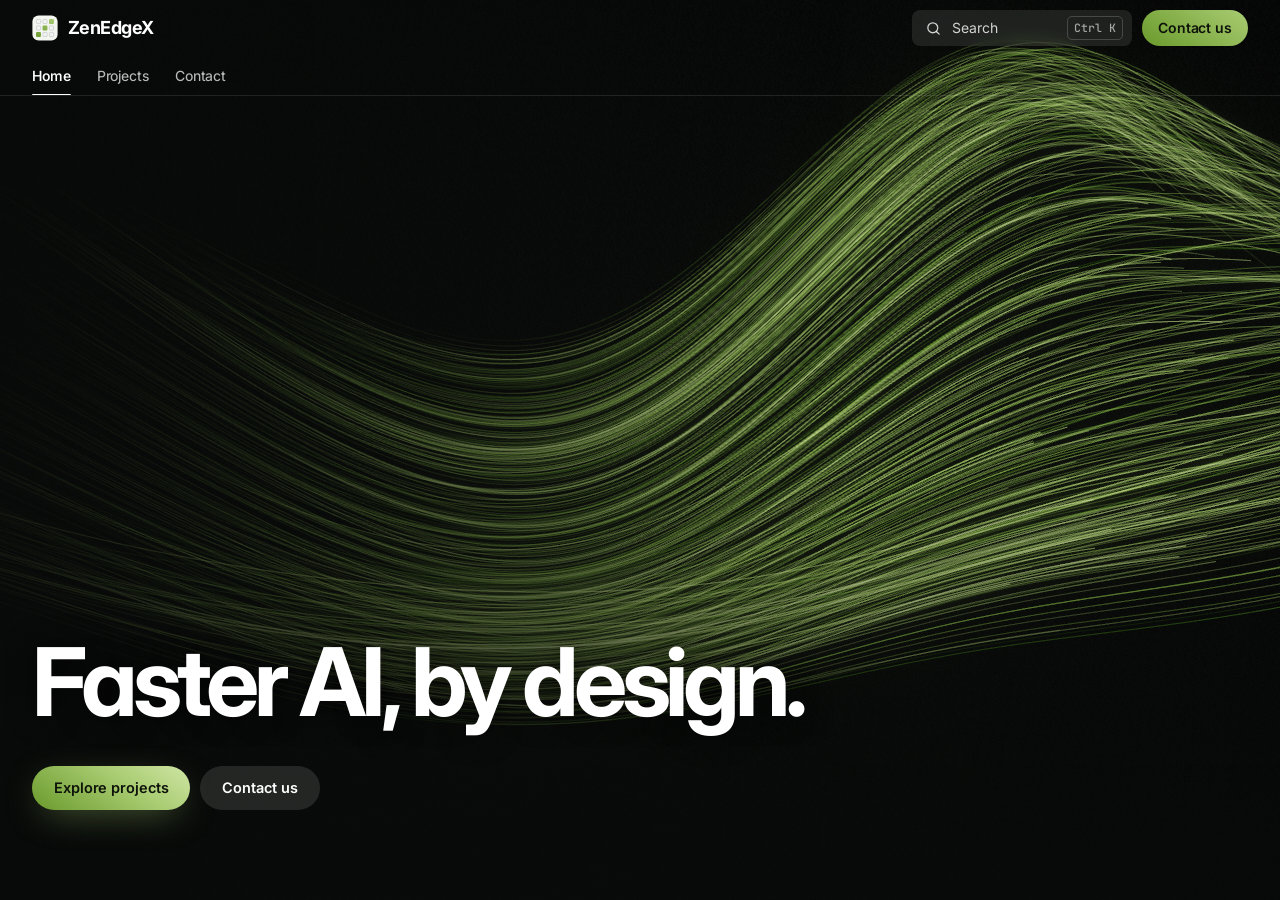
==== commit 3e232035: "Home hero: silk animation (strands through a slowly changing wave field, WebGL2 with bloom, in the s" ====
--- a/index.html
+++ b/index.html
@@ -4,7 +4,7 @@
 <meta charset="utf-8">
 <meta name="viewport" content="width=device-width, initial-scale=1, viewport-fit=cover">
 <meta name="description" content="ZenEdgeX builds tools and IP that make AI faster, leaner and verifiable, from the chip to the data center and the robot.">
-<meta property="og:title" content="ZenEdgeX: engineering the systems AI runs on">
+<meta property="og:title" content="ZenEdgeX: Faster AI, by design.">
 <meta property="og:description" content="ZenEdgeX builds tools and IP that make AI faster, leaner and verifiable, from the chip to the data center and the robot.">
 <meta property="og:image" content="https://zenedgex.in/og-image.png">
 <meta property="og:image:width" content="1200">
@@ -14,7 +14,7 @@
 <link rel="icon" href="favicon.svg" type="image/svg+xml">
 <link rel="icon" href="favicon-32.png" sizes="32x32" type="image/png">
 <link rel="apple-touch-icon" href="apple-touch-icon.png">
-<title>ZenEdgeX: engineering the systems AI runs on</title>
+<title>ZenEdgeX: Faster AI, by design.</title>
 <link rel="preconnect" href="https://fonts.googleapis.com">
 <link rel="preconnect" href="https://fonts.gstatic.com" crossorigin>
 <link rel="stylesheet" href="https://fonts.googleapis.com/css2?family=Inter:wght@300..800&family=JetBrains+Mono:wght@400;500;600&display=swap">
@@ -58,15 +58,12 @@
 <div class="zx-scrim"></div>
 
 <main class="zx-hero" id="top">
-  <canvas id="zx-attractor" aria-hidden="true"></canvas>
+  <canvas id="zx-attractor" data-system="silk" aria-hidden="true"></canvas>
   <div class="zx-hero__shade" aria-hidden="true"></div>
   <div class="zx-hero__teaser"><div>
-    <h1>Engineering the systems AI runs on</h1>
-    <p class="zx-hero__sub">ZenEdgeX builds tools and IP that make AI faster, leaner and verifiable, from the chip to the data center and the robot.</p>
-    <p class="zx-hero__note">Every figure we publish says how it was obtained: measured, simulated or estimated.</p>
+    <h1>Faster AI, by design.</h1>
     <div class="zx-hero__cta"><a class="zx-btn zx-btn--primary" href="projects/">Explore projects</a><a class="zx-btn" href="contact/">Contact us</a></div>
   </div></div>
-  <div class="zx-hero__pos" aria-hidden="true"></div>
 </main>
 
 <script src="assets/zx.js" defer></script>
--- a/assets/zx.css
+++ b/assets/zx.css
@@ -153,7 +153,7 @@
 .zx-hero__teaser > div { max-width: 1480px; margin: 0 auto; padding: 0 var(--zx-pad); display: flex; flex-direction: column; gap: 22px }
 .zx-hero .kicker { color: var(--leaf) !important; font: 500 12px/1 var(--mono) !important }
 .zx-hero .kicker::before { background: linear-gradient(90deg, var(--leaf), var(--lime)) !important }
-.zx-hero h1 { margin: 0; color: #fff; font-size: clamp(40px, 4.6vw, 60px); line-height: 1.08; font-weight: 700; letter-spacing: -.05em; max-width: 13ch; text-shadow: 0 0 20px rgba(0, 0, 0, .7) }
+.zx-hero h1 { margin: 0; color: #fff; font-size: clamp(52px, 7.4vw, 112px); line-height: 1; font-weight: 700; letter-spacing: -.055em; text-wrap: balance; text-shadow: 0 0 28px rgba(0, 0, 0, .65) }
 .zx-hero h1 em { background: linear-gradient(35deg, var(--leaf), var(--lime) 60%, #EAF4D3); -webkit-background-clip: text; background-clip: text; color: transparent; text-shadow: none }
 .zx-hero .sub { color: rgba(255, 255, 255, .9); font: 400 clamp(16px, 1.35vw, 19px)/1.55 var(--body); max-width: 58ch; text-shadow: 0 0 12px rgba(0, 0, 0, .8) }
 .zx-hero .proofline { color: rgba(236, 240, 232, .78); border-left-color: var(--leaf); font-size: 14.5px; max-width: 70ch; font-style: italic }
@@ -161,8 +161,6 @@
 .zx-hero .btn.line { background: rgba(236, 240, 232, .12) !important; color: #fff !important; backdrop-filter: blur(6px) }
 .zx-hero .btn.line:hover { background: rgba(236, 240, 232, .2) !important }
 .zx-hero .btn.primary { box-shadow: 0 10px 40px -10px rgba(169, 204, 114, .55) !important }
-.zx-hero__pos { position: absolute; right: var(--zx-pad); bottom: 18px; display: flex; gap: 12px; font: 400 11.5px/1 var(--mono); color: rgba(236, 240, 232, .55); font-variant-numeric: tabular-nums }
-.zx-hero__pos sub { color: rgba(255, 255, 255, .85) }
 
 body.zx-home .zx-header { position: fixed; left: 0; right: 0; background: transparent; border-bottom-color: transparent; backdrop-filter: none; -webkit-backdrop-filter: none; transition: background .3s, border-color .3s }
 body.zx-home .zx-header:not(.is-solid) .zx-logo, body.zx-home .zx-header:not(.is-solid) .zx-icon-btn { color: #fff }
@@ -196,8 +194,7 @@
   .zx-main .hero:has(> canvas) .hero-copy { padding: 56px 20px 36px !important }
   .zx-pager { grid-template-columns: minmax(0, 1fr) }
   .zx-pager a.next { grid-column: 1 }
-  .zx-hero__pos { display: none }
-  .zx-hero { height: auto; min-height: 100svh; max-height: none; display: flex; flex-direction: column; justify-content: flex-end }
+    .zx-hero { height: auto; min-height: 100svh; max-height: none; display: flex; flex-direction: column; justify-content: flex-end }
   .zx-hero__teaser { position: relative; bottom: auto; padding: 150px 0 84px }
   .zx-hero__teaser > div { gap: 18px }
 }
@@ -208,7 +205,7 @@
 /* home hero copy, Zensical's teaser: headline, one line, a note, two pills */
 .zx-hero__sub { margin: 0; color: #fff; font: 400 clamp(16px, 1.3vw, 18.5px)/1.55 var(--body); max-width: 48ch; text-shadow: 0 0 10px rgba(0, 0, 0, .8) }
 .zx-hero__note { margin: 0; color: rgba(236, 240, 232, .72); font: italic 400 14px/1.5 var(--body); max-width: 60ch }
-.zx-hero__cta { display: flex; flex-wrap: wrap; gap: 10px; margin-top: 6px }
+.zx-hero__cta { display: flex; flex-wrap: wrap; gap: 10px; margin-top: 14px }
 .zx-btn { display: inline-flex; align-items: center; height: 44px; padding: 0 22px; border-radius: 999px; font: 600 14.5px/1 var(--body); text-decoration: none; color: #fff; background: rgba(236, 240, 232, .12); backdrop-filter: blur(6px); -webkit-backdrop-filter: blur(6px); transition: background .2s, transform .2s }
 .zx-btn:hover { background: rgba(236, 240, 232, .2) }
 .zx-btn--primary { color: #0E1309; background: linear-gradient(35deg, var(--green-2), var(--leaf) 60%, var(--lime)); box-shadow: 0 10px 36px -12px rgba(169, 204, 114, .6) }
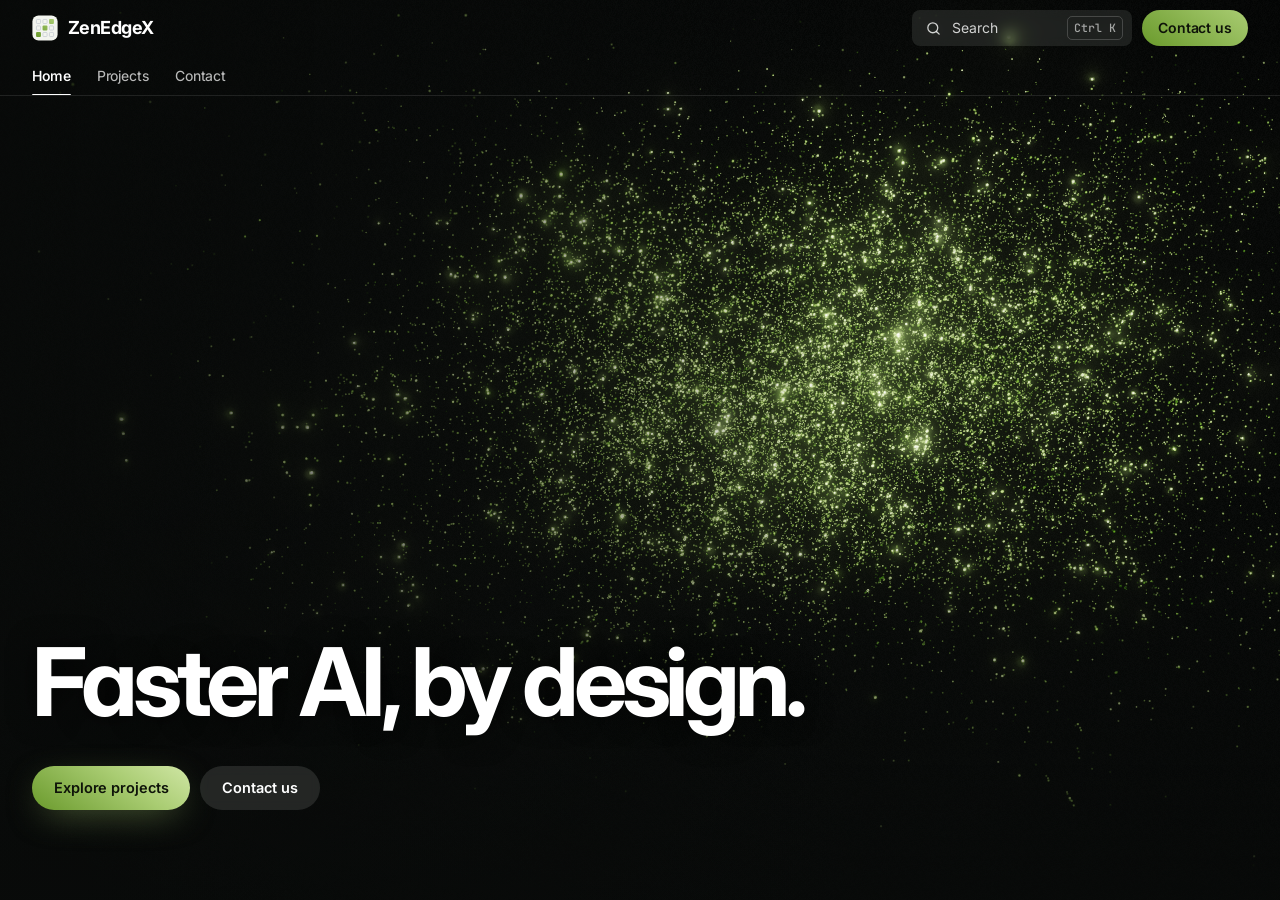
==== commit 72be6e4f: "Home hero: particle mark (60,000 points of light computed on the GPU drift as a cloud, gather into t" ====
--- a/index.html
+++ b/index.html
@@ -58,7 +58,7 @@
 <div class="zx-scrim"></div>
 
 <main class="zx-hero" id="top">
-  <canvas id="zx-attractor" data-system="silk" aria-hidden="true"></canvas>
+  <canvas id="zx-attractor" data-system="mark" aria-hidden="true"></canvas>
   <div class="zx-hero__shade" aria-hidden="true"></div>
   <div class="zx-hero__teaser"><div>
     <h1>Faster AI, by design.</h1>
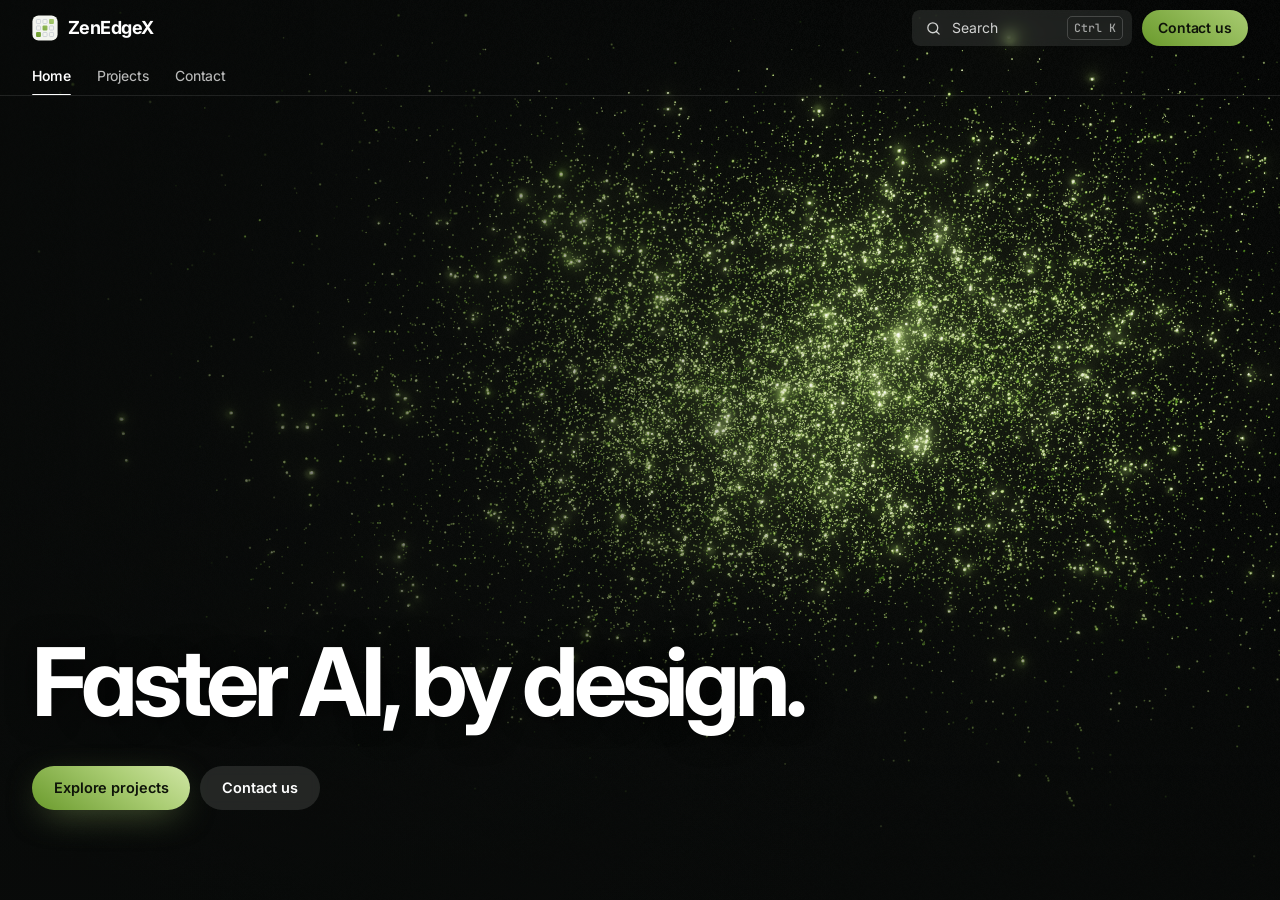
==== commit 443b035e: "Perch on the site: product page (residency layer beneath unmodified vLLM; measured 3x and 10x fewer " ====
--- a/index.html
+++ b/index.html
@@ -40,6 +40,10 @@
   <nav class="zx-nav" aria-label="Pages">
     <a class="zx-nav__link" href="./" data-zx-page="Home" aria-current="page"><svg viewBox="0 0 24 24" fill="none" stroke="currentColor" stroke-width="1.8" stroke-linecap="round" stroke-linejoin="round" aria-hidden="true"><path d="M3 10.5 12 3l9 7.5"/><path d="M5 9.5V21h14V9.5"/><path d="M10 21v-6h4v6"/></svg><span>Home</span></a>
     <a class="zx-nav__link" href="projects/" data-zx-page="Projects"><svg viewBox="0 0 24 24" fill="none" stroke="currentColor" stroke-width="1.8" stroke-linecap="round" stroke-linejoin="round" aria-hidden="true"><rect x="3.5" y="3.5" width="7" height="7" rx="1.5"/><rect x="13.5" y="3.5" width="7" height="7" rx="1.5"/><rect x="3.5" y="13.5" width="7" height="7" rx="1.5"/><rect x="13.5" y="13.5" width="7" height="7" rx="1.5"/></svg><span>All projects</span></a>
+    <p class="zx-nav__group">Perch</p>
+    <a class="zx-nav__link" href="perch/" data-zx-page="Perch"><svg viewBox="0 0 24 24" fill="none" stroke="currentColor" stroke-width="1.8" stroke-linecap="round" stroke-linejoin="round" aria-hidden="true"><rect x="3" y="4" width="18" height="7" rx="2"/><rect x="3" y="13" width="18" height="7" rx="2"/><path d="M7 7.5h.01M7 16.5h.01M11 7.5h6M11 16.5h6"/></svg><span>Overview</span></a>
+    <p class="zx-nav__group">Proprio</p>
+    <a class="zx-nav__link" href="proprio/" data-zx-page="Proprio"><svg viewBox="0 0 24 24" fill="none" stroke="currentColor" stroke-width="1.8" stroke-linecap="round" stroke-linejoin="round" aria-hidden="true"><rect x="4" y="8" width="16" height="12" rx="3"/><path d="M12 8V4M9 4h6"/><circle cx="9" cy="14" r="1.2"/><circle cx="15" cy="14" r="1.2"/></svg><span>Overview</span></a>
     <p class="zx-nav__group">Atelier Studio</p>
     <a class="zx-nav__link" href="engine/" data-zx-page="Atelier Studio"><svg viewBox="0 0 24 24" fill="none" stroke="currentColor" stroke-width="1.8" stroke-linecap="round" stroke-linejoin="round" aria-hidden="true"><path d="M12 3l1.8 4.7 4.7 1.8-4.7 1.8L12 16l-1.8-4.7-4.7-1.8 4.7-1.8z"/><path d="M19 15l.8 2.2 2.2.8-2.2.8L19 21l-.8-2.2-2.2-.8 2.2-.8z"/></svg><span>Overview</span></a>
     <a class="zx-nav__link" href="technology/" data-zx-page="Atelier Studio · Technology"><svg viewBox="0 0 24 24" fill="none" stroke="currentColor" stroke-width="1.8" stroke-linecap="round" stroke-linejoin="round" aria-hidden="true"><path d="m12 3 9 5-9 5-9-5z"/><path d="m3 13 9 5 9-5"/></svg><span>Technology</span></a>
@@ -47,8 +51,6 @@
     <a class="zx-nav__link" href="demo/" data-zx-page="Atelier Studio · Live demo"><svg viewBox="0 0 24 24" fill="none" stroke="currentColor" stroke-width="1.8" stroke-linecap="round" stroke-linejoin="round" aria-hidden="true"><circle cx="12" cy="12" r="9"/><path d="m10 8.5 5.5 3.5-5.5 3.5z"/></svg><span>Live demo</span></a>
     <p class="zx-nav__group">Sutra NPU IP</p>
     <a class="zx-nav__link" href="ip/" data-zx-page="Sutra NPU IP"><svg viewBox="0 0 24 24" fill="none" stroke="currentColor" stroke-width="1.8" stroke-linecap="round" stroke-linejoin="round" aria-hidden="true"><rect x="6" y="6" width="12" height="12" rx="2"/><rect x="9.5" y="9.5" width="5" height="5" rx="1"/><path d="M9 2v3M15 2v3M9 19v3M15 19v3M2 9h3M2 15h3M19 9h3M19 15h3"/></svg><span>Overview</span></a>
-    <p class="zx-nav__group">Proprio</p>
-    <a class="zx-nav__link" href="proprio/" data-zx-page="Proprio"><svg viewBox="0 0 24 24" fill="none" stroke="currentColor" stroke-width="1.8" stroke-linecap="round" stroke-linejoin="round" aria-hidden="true"><rect x="4" y="8" width="16" height="12" rx="3"/><path d="M12 8V4M9 4h6"/><circle cx="9" cy="14" r="1.2"/><circle cx="15" cy="14" r="1.2"/></svg><span>Overview</span></a>
     <p class="zx-nav__group">Company</p>
     <a class="zx-nav__link" href="contact/" data-zx-page="Contact"><svg viewBox="0 0 24 24" fill="none" stroke="currentColor" stroke-width="1.8" stroke-linecap="round" stroke-linejoin="round" aria-hidden="true"><path d="M21 12a8 8 0 0 1-11.8 7L4 20.5l1.5-5A8 8 0 1 1 21 12z"/></svg><span>Contact</span></a>
     <a class="zx-nav__link" href="mailto:hello@zenedgex.in"><svg viewBox="0 0 24 24" fill="none" stroke="currentColor" stroke-width="1.8" stroke-linecap="round" stroke-linejoin="round" aria-hidden="true"><rect x="3" y="5" width="18" height="14" rx="2"/><path d="m3 7 9 6 9-6"/></svg><span>hello@zenedgex.in</span><svg class="ext" viewBox="0 0 24 24" fill="none" stroke="currentColor" stroke-width="1.8" stroke-linecap="round" stroke-linejoin="round" aria-hidden="true"><path d="M14 4h6v6M20 4l-9 9M18 14v5a1 1 0 0 1-1 1H5a1 1 0 0 1-1-1V7a1 1 0 0 1 1-1h5"/></svg></a>
